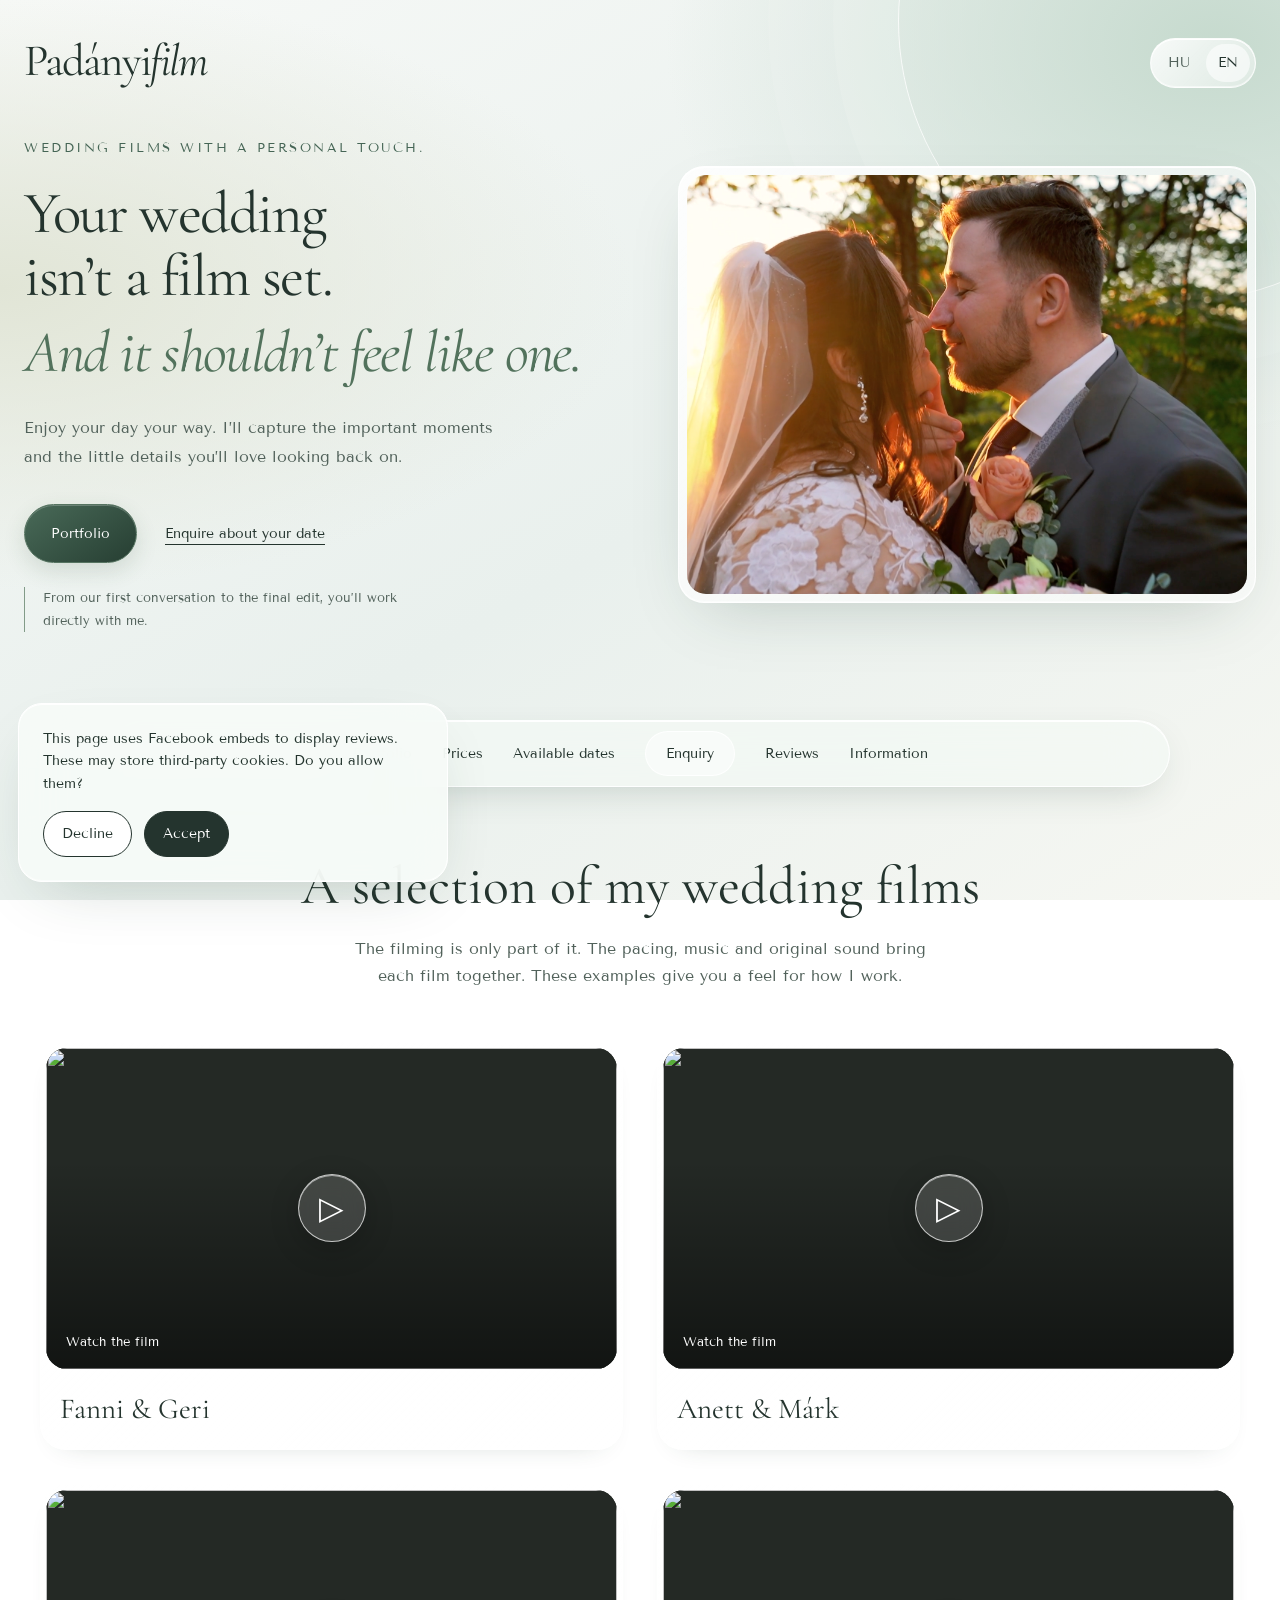
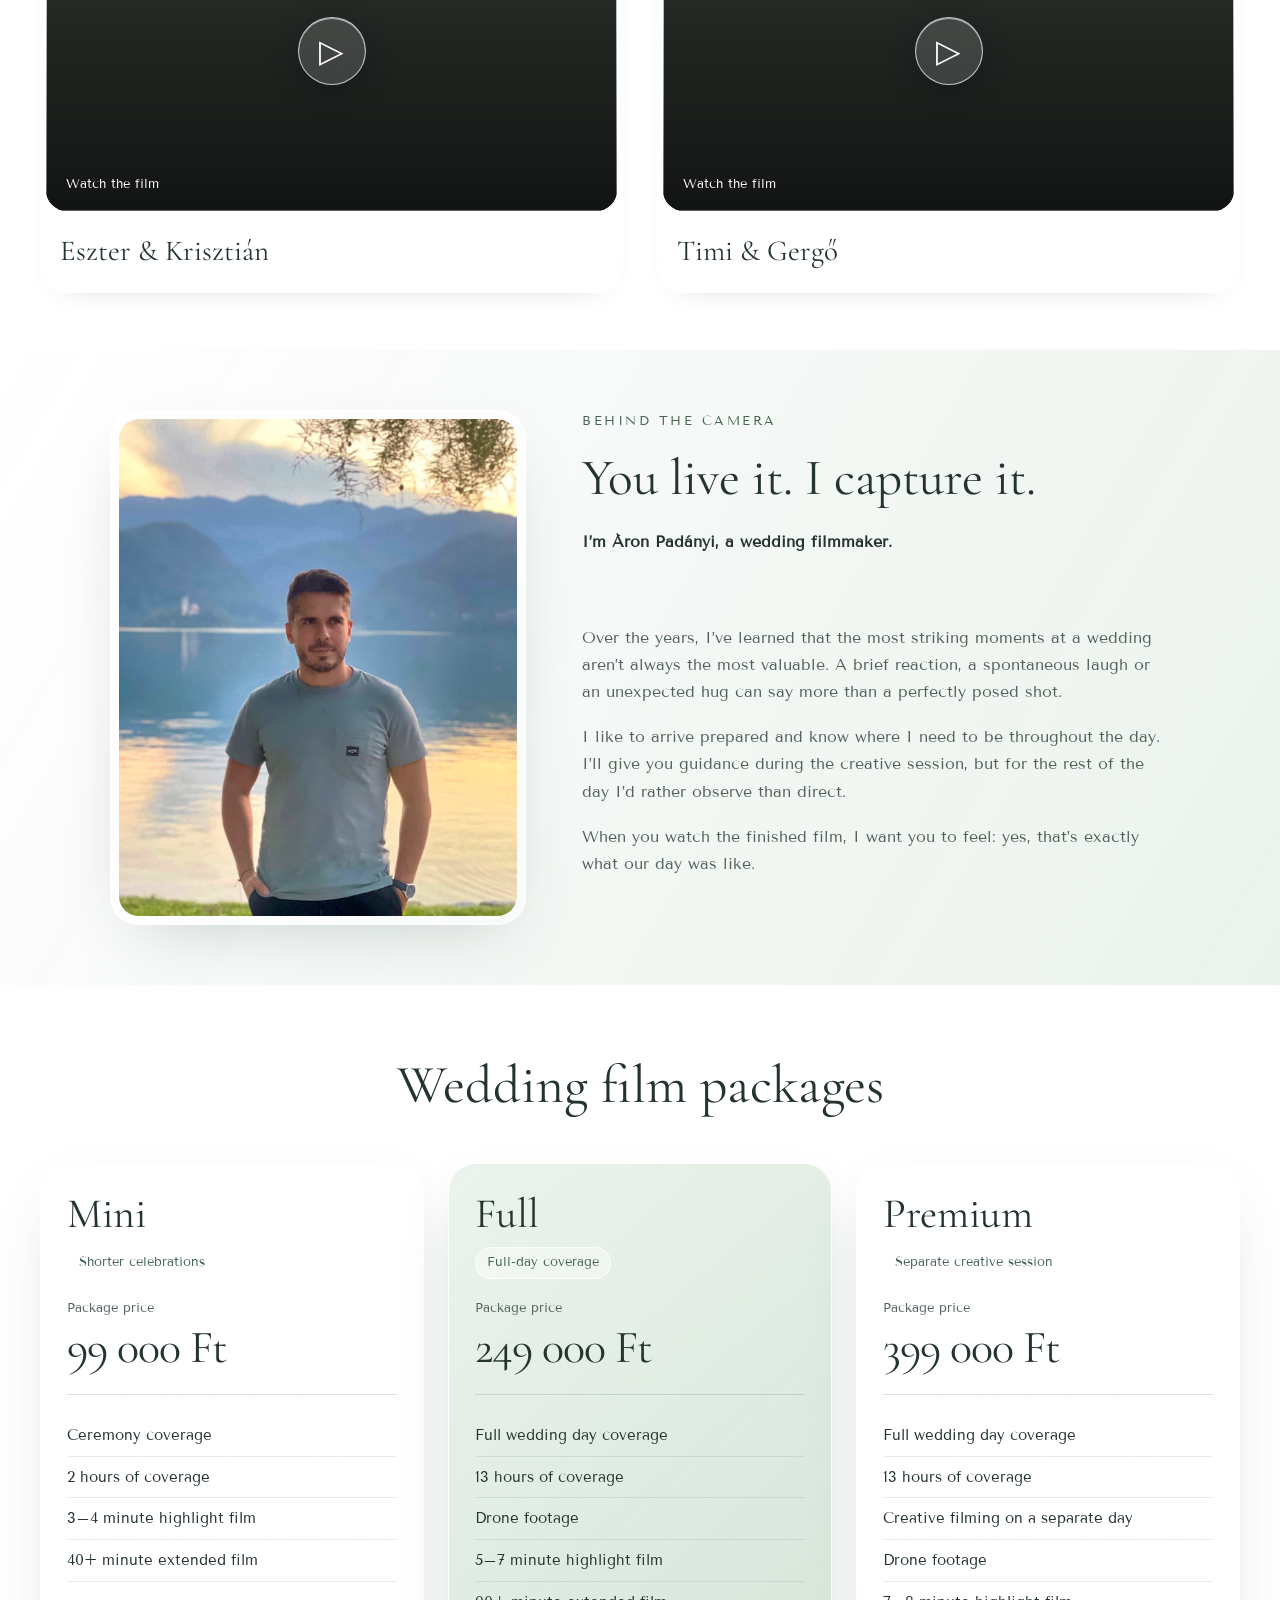
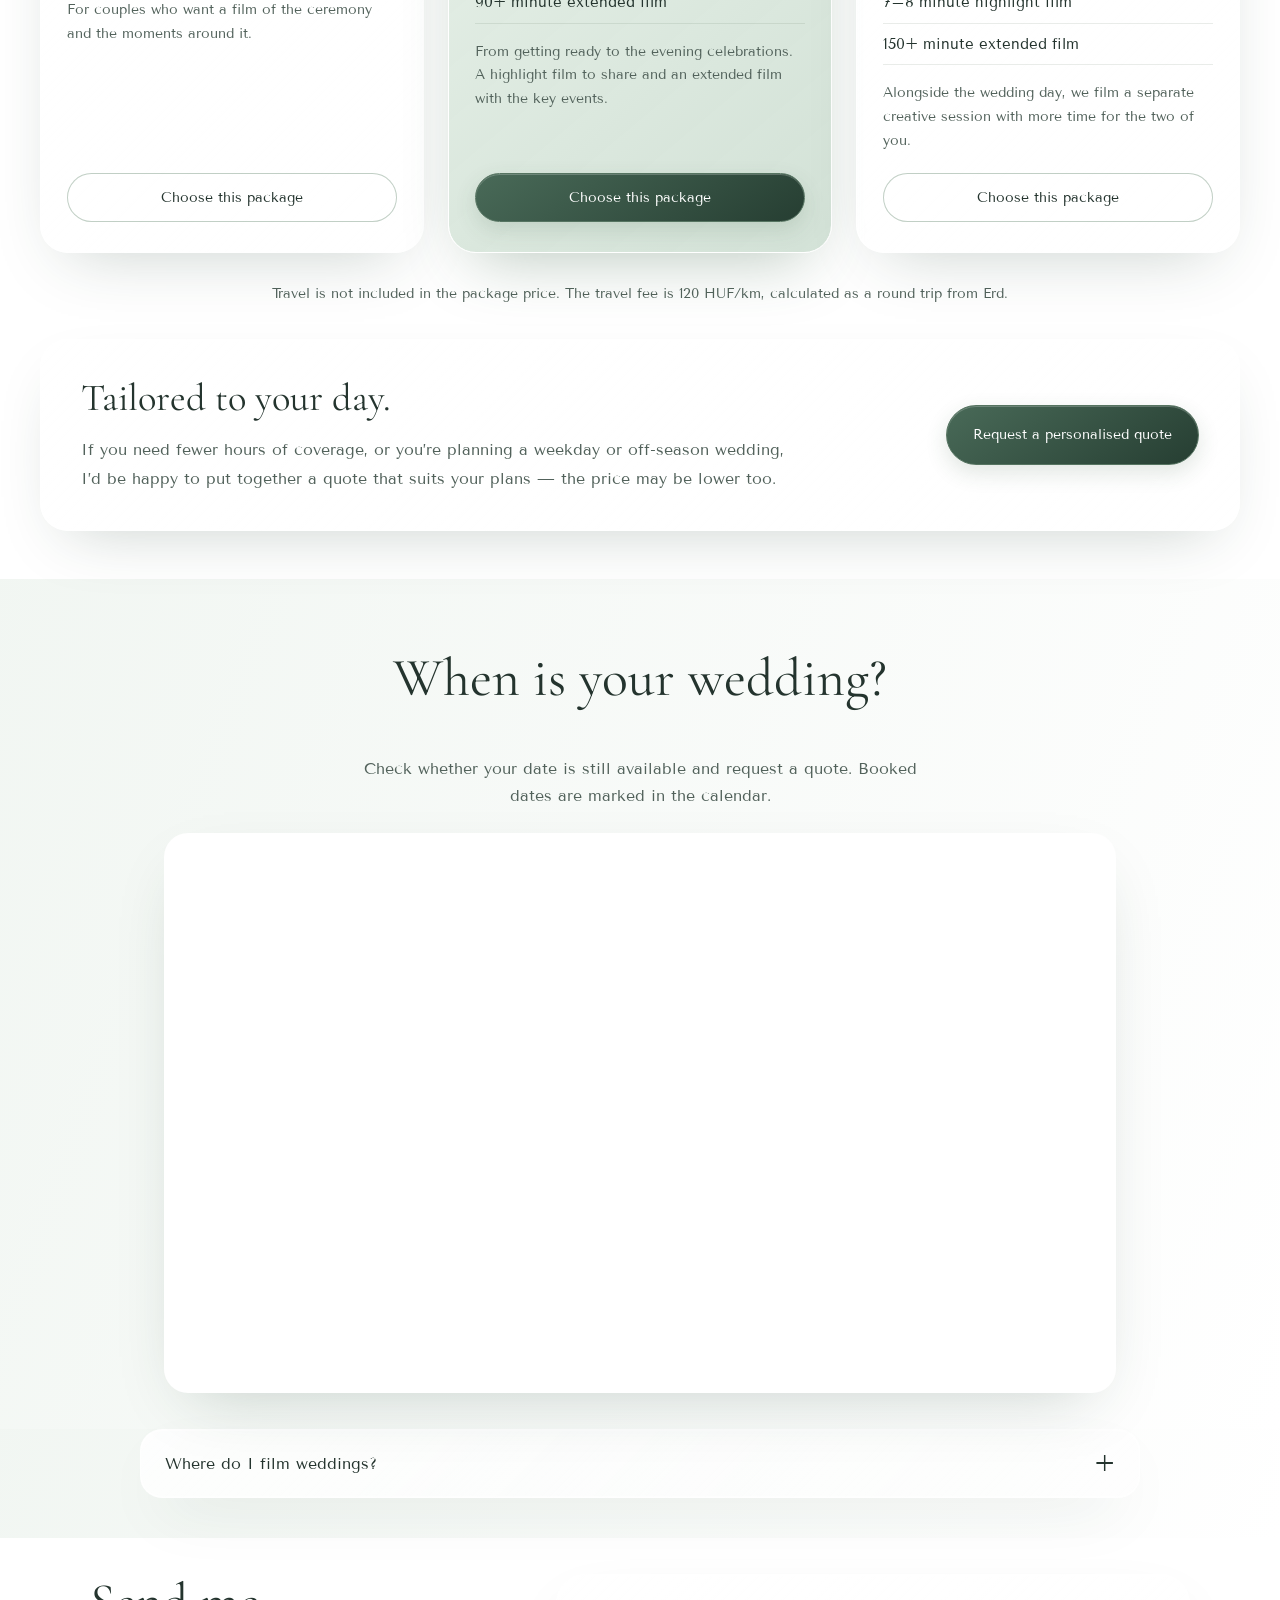
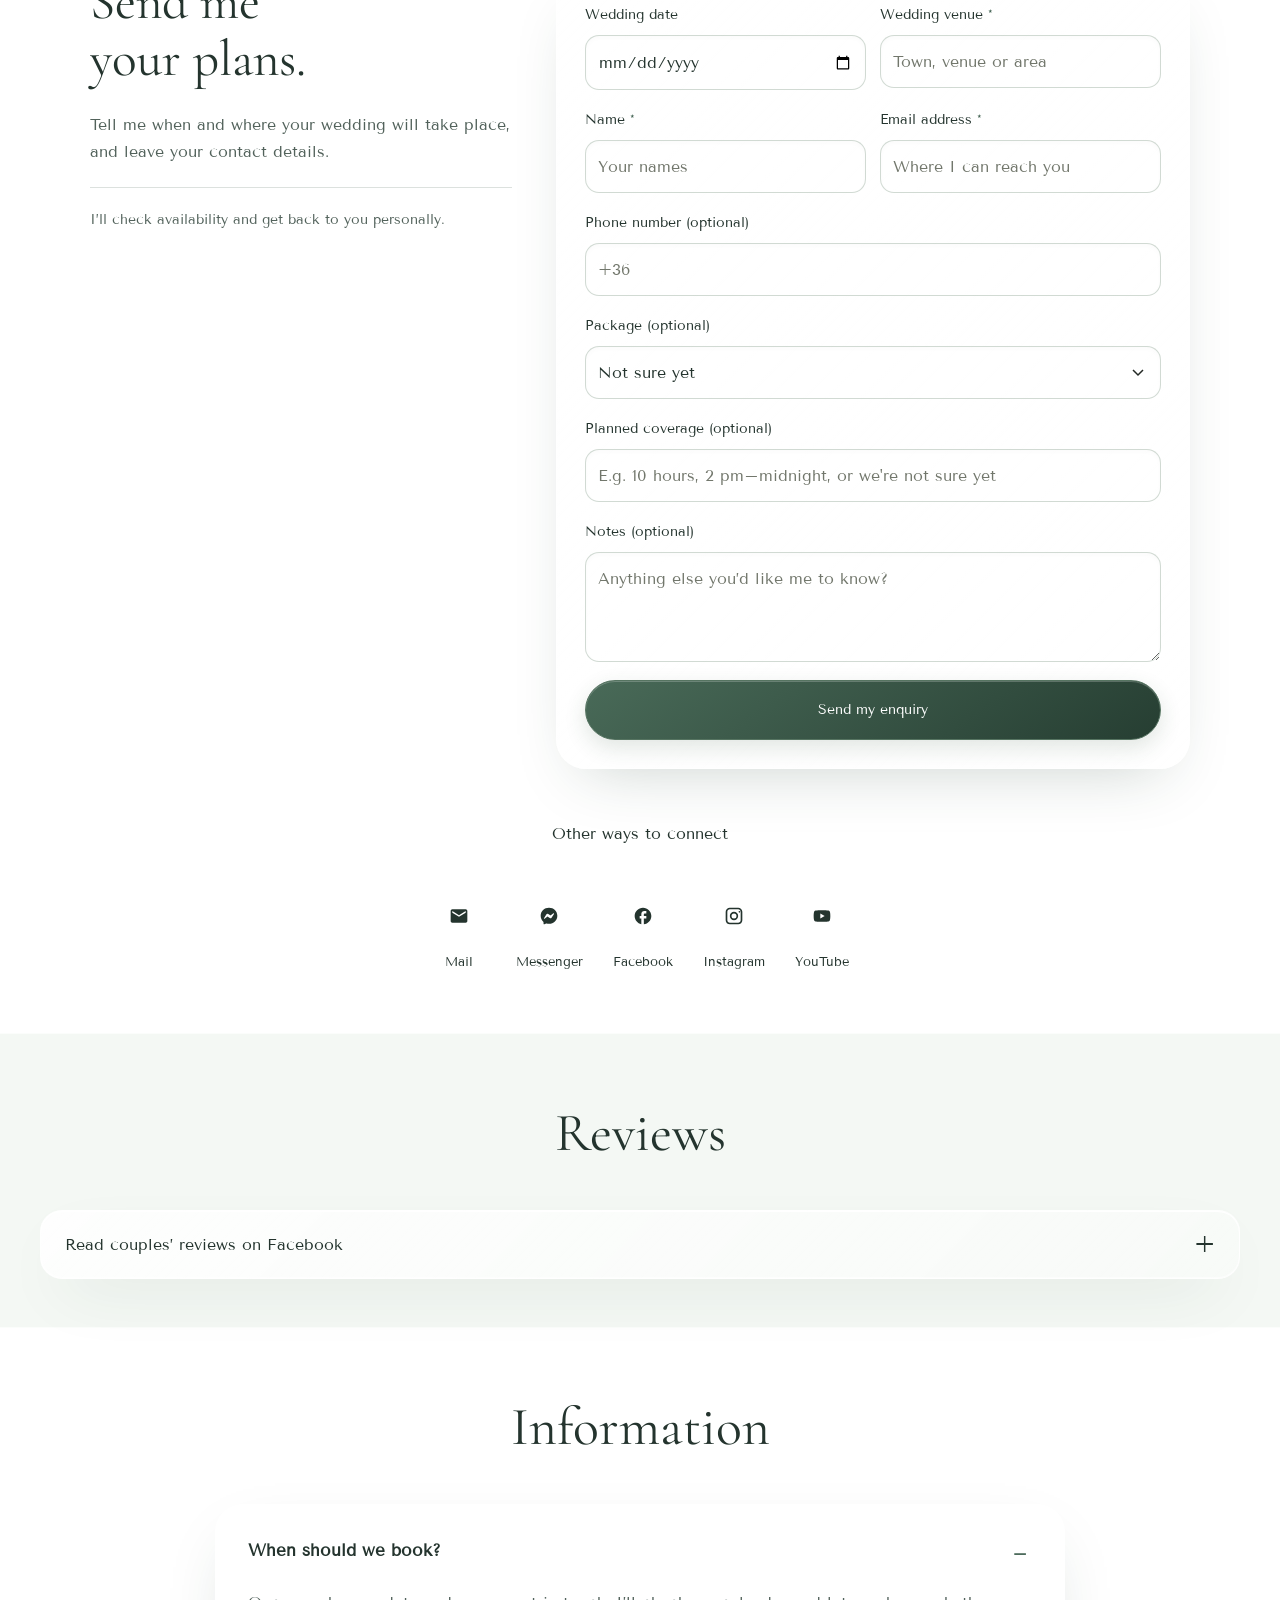
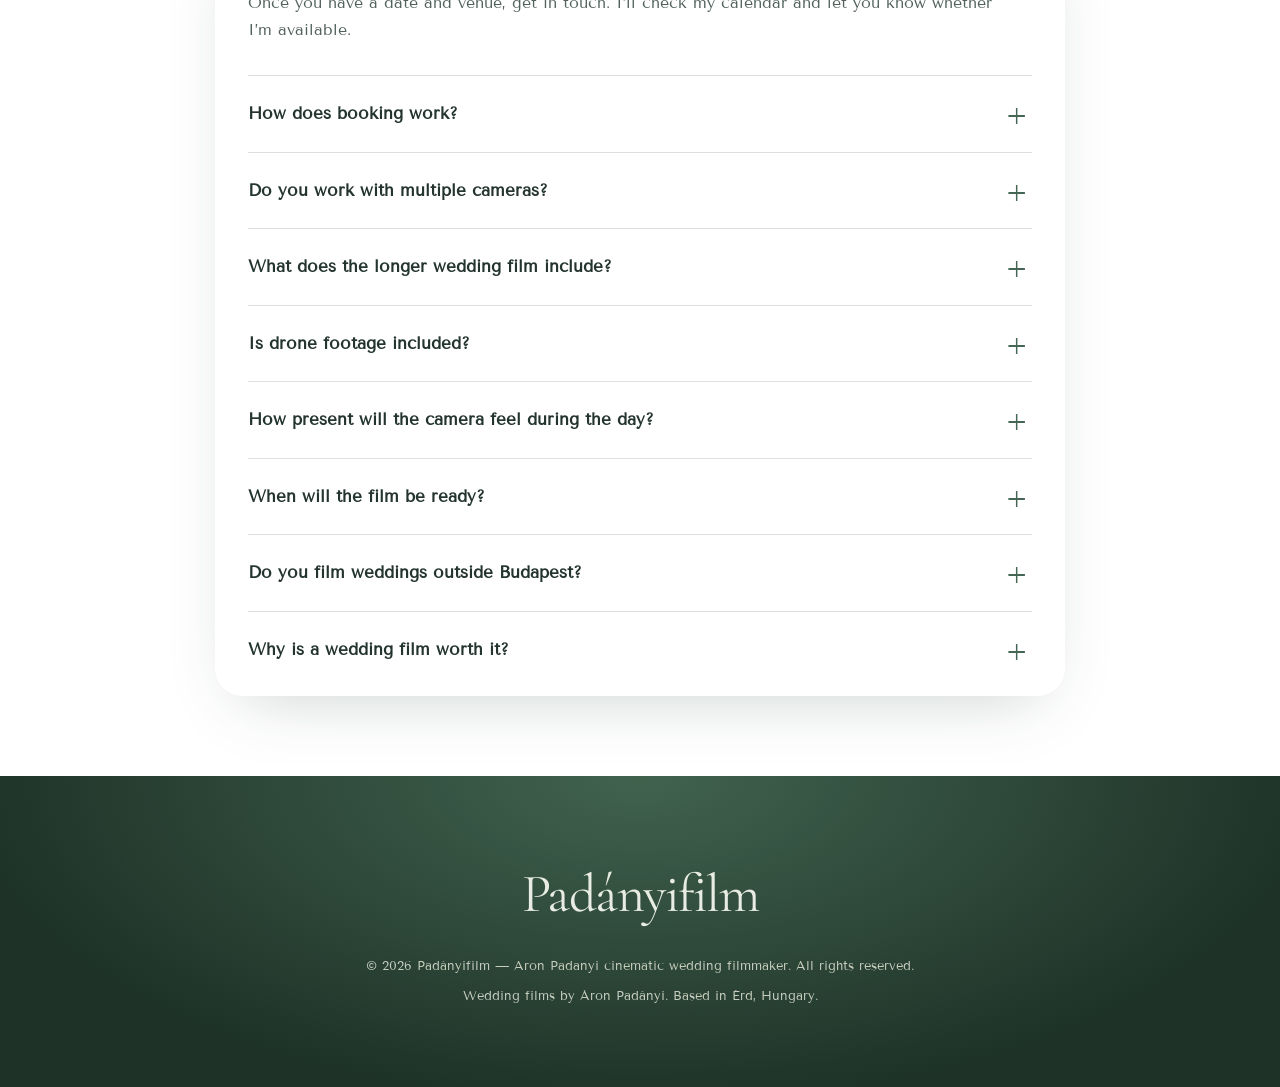
==== en/index.html @ 35310e63 "Initial commit" ====
<!DOCTYPE html>
<html lang="en">
<head>
  <meta charset="UTF-8">
  <meta name="viewport" content="width=device-width, initial-scale=1.0">
  <title>Padányifilm — Cinematic Wedding Filmmaker | Aron Padanyi</title>
  <meta name="description" content="Wedding films by Áron Padányi. A relaxed approach, multi-camera coverage and carefully edited films. Explore the work and get a personalised estimate.">
  <meta name="author" content="Aron Padanyi">
  <meta name="robots" content="index, follow">
  <link rel="canonical" href="https://padanyifilm.hu/en/">
  <link rel="alternate" hreflang="hu-HU" href="https://padanyifilm.hu/">
  <link rel="alternate" hreflang="en" href="https://padanyifilm.hu/en/">
  <link rel="alternate" hreflang="x-default" href="https://padanyifilm.hu/">

  <!-- Open Graph -->
  <meta property="og:type" content="website">
  <meta property="og:locale" content="en_US">
  <meta property="og:site_name" content="Padányifilm">
  <meta property="og:title" content="Padányifilm — Cinematic Wedding Filmmaker | Aron Padanyi">
  <meta property="og:description" content="Wedding films by Áron Padányi. A relaxed approach, multi-camera coverage and carefully edited films. Explore the work and get a personalised estimate.">
  <meta property="og:url" content="https://padanyifilm.hu/en/">
  <meta property="og:image" content="https://padanyifilm.hu/assets/images/hero-wedding.png">

  <!-- Twitter -->
  <meta name="twitter:card" content="summary_large_image">
  <meta name="twitter:title" content="Padányifilm — Cinematic Wedding Filmmaker | Aron Padanyi">
  <meta name="twitter:description" content="Wedding films by Áron Padányi. A relaxed approach, multi-camera coverage and carefully edited films. Explore the work and get a personalised estimate.">
  <meta name="twitter:image" content="https://padanyifilm.hu/assets/images/hero-wedding.png">

  <!-- Favicon -->
  <link rel="icon" type="image/svg+xml" href="../assets/images/favicon.svg">

  <!-- Fonts -->
  <link rel="preconnect" href="https://fonts.googleapis.com">
  <link rel="preconnect" href="https://fonts.gstatic.com" crossorigin>
  <link href="https://fonts.googleapis.com/css2?family=Cormorant+Garamond:wght@400;500&family=Tenor+Sans&display=swap" rel="stylesheet">

  <!-- Leaflet CSS -->
  <link rel="stylesheet" href="https://unpkg.com/leaflet/dist/leaflet.css">

  <!-- Site styles -->

  <!-- Schema.org JSON-LD: LocalBusiness + Reviews -->
  <script type="application/ld+json">
  {
    "@context": "https://schema.org",
    "@type": "LocalBusiness",
    "@id": "https://padanyifilm.hu/en/#business",
    "name": "Padányifilm — Aron Padanyi cinematic wedding filmmaker",
    "image": "https://padanyifilm.hu/assets/images/hero-wedding.png",
    "url": "https://padanyifilm.hu/en/",
    "telephone": "",
    "email": "eronnvideo@gmail.com",
    "priceRange": "99000–399000 HUF",
    "address": {
      "@type": "PostalAddress",
      "addressLocality": "Erd",
      "addressCountry": "HU"
    },
    "areaServed": {
      "@type": "Place",
      "name": "Hungary and nearby regions, roughly within a two-hour drive from Erd"
    },
    "sameAs": [
      "https://www.facebook.com/eronnvideo",
      "https://www.instagram.com/eronnvideo",
      "https://www.youtube.com/@Eronn_Video"
    ],
    "founder": {
      "@type": "Person",
      "name": "Aron Padanyi"
    },
    "makesOffer": [
      {
        "@type": "Offer",
        "name": "Mini package",
        "price": "99000",
        "priceCurrency": "HUF",
        "description": "Ceremony coverage, 2 hours of availability, 3–4 minute highlight film and 40+ minute extended film."
      },
      {
        "@type": "Offer",
        "name": "Full Day package",
        "price": "249000",
        "priceCurrency": "HUF",
        "description": "Full wedding day coverage, 13 hours of availability, drone footage, 5–7 minute highlight film and 90+ minute extended film."
      },
      {
        "@type": "Offer",
        "name": "Premium package",
        "price": "399000",
        "priceCurrency": "HUF",
        "description": "Full wedding day coverage, 13 hours of availability, separate creative session, drone footage, 7–8 minute highlight film and 150+ minute extended film."
      }
    ]
  }
  </script>
  <link rel="stylesheet" href="../brand.css">
</head>
<body>
<a class="skip-link" href="#referenciak">Skip to films</a>

  <!-- ===== HERO ===== -->
  <header class="hero" id="top"><a class="brand-wordmark" href="../" aria-label="Padányifilm home">Padányi<span>film</span></a>
    <div class="lang-switch" aria-label="Language selector">
      <a href="../" lang="hu" hreflang="hu-HU">HU</a>
      <span class="lang-current">EN</span>
    </div>
    <div class="hero-inner">
 <div class="hero-copy"><p class="eyebrow">WEDDING FILMS WITH A PERSONAL TOUCH.</p>
 <h1 class="hero-title">Your wedding isn’t a film set.<em>And it shouldn’t feel like one.</em></h1>
 <p class="hero-description">Enjoy your day your way. I’ll capture the important moments and the little details you’ll love looking back on.</p>
 <div class="hero-actions"><a class="brand-button" href="#referenciak">Portfolio</a><a class="brand-text-link" href="#ajanlatkeres">Enquire about your date</a></div>
 <p class="hero-signature">From our first conversation to the final edit, you’ll work directly with me.</p></div>
 <div class="hero-film"><span class="hero-image"><img src="../assets/images/hero-wedding.png" alt="A bride and groom together in the evening sunlight" width="1251" height="697" fetchpriority="high"></span></div>
 </div></header>

  <!-- ===== NAV ===== -->
  <nav class="topnav" aria-label="Main navigation">
    <div class="nav-inner">
      <a href="#referenciak" class="nav-link">Portfolio</a>
      <a href="#arak" class="nav-link">Prices</a>
      <a href="#elerhetoseg" class="nav-link">Available dates</a>
      <a href="#ajanlatkeres" class="nav-link nav-link-cta">Enquiry</a>
      <a href="#velemenyek" class="nav-link">Reviews</a>
      <a href="#informaciok" class="nav-link">Information</a>
    </div>
  </nav>
<main>

  <!-- ===== PORTFOLIO ===== -->
  <section id="referenciak" class="pf-section">
    <div class="section-title-wrap">
      <h2 class="lux-title">A selection of my wedding films</h2><p class="section-intro">The filming is only part of it. The pacing, music and original sound bring each film together. These examples give you a feel for how I work.</p>
    </div>

    <div class="pf-inner">
      <div class="pf-grid">

        <article class="pf-card">
          <div class="pf-video-wrap">
            <div class="pf-video-frame">
              <button class="film-launch" type="button" data-film="FRpxVQsVf-4" aria-label="Play: Fanni and Geri wedding film"><img src="https://i.ytimg.com/vi/FRpxVQsVf-4/hqdefault.jpg" alt="" width="480" height="360" loading="lazy"><span class="film-play" aria-hidden="true">▷</span><span class="film-label">Watch the film</span></button>
            </div>
          </div>
          <h3 class="pf-name">Fanni &amp; Geri</h3>
        </article>

        <article class="pf-card">
          <div class="pf-video-wrap">
            <div class="pf-video-frame">
              <button class="film-launch" type="button" data-film="dKpMJqiJioY" aria-label="Play: Anett and Márk wedding film"><img src="https://i.ytimg.com/vi/dKpMJqiJioY/hqdefault.jpg" alt="" width="480" height="360" loading="lazy"><span class="film-play" aria-hidden="true">▷</span><span class="film-label">Watch the film</span></button>
            </div>
          </div>
          <h3 class="pf-name">Anett &amp; Márk</h3>
        </article>

        <article class="pf-card">
          <div class="pf-video-wrap">
            <div class="pf-video-frame">
              <button class="film-launch" type="button" data-film="WE-6C0mM6aM" aria-label="Play: Eszter and Krisztián wedding film"><img src="https://i.ytimg.com/vi/WE-6C0mM6aM/hqdefault.jpg" alt="" width="480" height="360" loading="lazy"><span class="film-play" aria-hidden="true">▷</span><span class="film-label">Watch the film</span></button>
            </div>
          </div>
          <h3 class="pf-name">Eszter &amp; Krisztián</h3>
        </article>

        <article class="pf-card">
          <div class="pf-video-wrap">
            <div class="pf-video-frame">
              <button class="film-launch" type="button" data-film="hzr2VeebKnE" aria-label="Play: Timi and Gergő wedding film"><img src="https://i.ytimg.com/vi/hzr2VeebKnE/hqdefault.jpg" alt="" width="480" height="360" loading="lazy"><span class="film-play" aria-hidden="true">▷</span><span class="film-label">Watch the film</span></button>
            </div>
          </div>
          <h3 class="pf-name">Timi &amp; Gergő</h3>
        </article>

      </div>
    </div>
  </section>

  <!-- ===== ABOUT ===== -->
  <section id="bemutatkozas" class="about-section">
    <div class="about-inner">
      <article class="about-card">
        <div class="about-content about-portrait-layout">
          <div class="about-intro"><p class="eyebrow">BEHIND THE CAMERA</p><h2 class="about-heading">You live it. I capture it.</h2><p><strong>I’m Áron Padányi, a wedding filmmaker.</strong></p></div>
          <div class="about-portrait"><img src="../assets/images/aron-portrait.jpg" alt="Áron Padányi, wedding filmmaker" width="1255" height="1440" loading="lazy" decoding="async"></div>
          <div class="about-body">
<p>Over the years, I’ve learned that the most striking moments at a wedding aren’t always the most valuable. A brief reaction, a spontaneous laugh or an unexpected hug can say more than a perfectly posed shot.</p>
<p>I like to arrive prepared and know where I need to be throughout the day. I’ll give you guidance during the creative session, but for the rest of the day I’d rather observe than direct.</p>
<p>When you watch the finished film, I want you to feel: yes, that’s exactly what our day was like.</p></div>
        </div>
      </article>
    </div>
  </section>

  <!-- ===== PRICING ===== -->
  <div id="arak" class="section-title-wrap">
    <h2 class="lux-title">Wedding film packages</h2>
  </div>

  <section class="pricing-lite">
    <div class="pricing-grid">
<article class="p-card "><header class="p-head"><h3 class="p-title">Mini</h3><span class="p-badge">Shorter celebrations</span></header><div class="p-price"><div class="price-discount"><span class="price-label">Package price</span><span class="price-value-strong">99 000 Ft</span></div></div><ul class="p-list"><li>Ceremony coverage</li><li>2 hours of coverage</li><li>3–4 minute highlight film</li><li>40+ minute extended film</li></ul><p class="p-fit">For couples who want a film of the ceremony and the moments around it.</p><a class="package-cta" href="#ajanlatkeres" data-package="mini">Choose this package</a></article>
<article class="p-card shine-purple"><header class="p-head"><h3 class="p-title">Full</h3><span class="p-badge">Full-day coverage</span></header><div class="p-price"><div class="price-discount"><span class="price-label">Package price</span><span class="price-value-strong">249 000 Ft</span></div></div><ul class="p-list"><li>Full wedding day coverage</li><li>13 hours of coverage</li><li>Drone footage</li><li>5–7 minute highlight film</li><li>90+ minute extended film</li></ul><p class="p-fit">From getting ready to the evening celebrations. A highlight film to share and an extended film with the key events.</p><a class="package-cta" href="#ajanlatkeres" data-package="full">Choose this package</a></article>
<article class="p-card "><header class="p-head"><h3 class="p-title">Premium</h3><span class="p-badge">Separate creative session</span></header><div class="p-price"><div class="price-discount"><span class="price-label">Package price</span><span class="price-value-strong">399 000 Ft</span></div></div><ul class="p-list"><li>Full wedding day coverage</li><li>13 hours of coverage</li><li>Creative filming on a separate day</li><li>Drone footage</li><li>7–8 minute highlight film</li><li>150+ minute extended film</li></ul><p class="p-fit">Alongside the wedding day, we film a separate creative session with more time for the two of you.</p><a class="package-cta" href="#ajanlatkeres" data-package="premium">Choose this package</a></article>
</div>


    <p class="pricing-note">
      Travel is not included in the package price. The travel fee is 120 HUF/km, calculated as a round trip from Erd.</p>
    <aside class="tailored-quote" aria-labelledby="tailored-quote-title">
      <div class="tailored-quote-copy">
        <h3 id="tailored-quote-title">Tailored to your day.</h3>
        <p>If you need fewer hours of coverage, or you’re planning a weekday or off-season wedding, I’d be happy to put together a quote that suits your plans — the price may be lower too.</p>
      </div>
      <a class="brand-button" href="#ajanlatkeres">Request a personalised quote</a>
    </aside>
  </section>


  <!-- ===== NAPTAR ===== -->
  <section id="elerhetoseg" class="calendar-section">
    <div class="section-title-wrap">
      <h2 class="lux-title">When is your wedding?</h2>
    </div>
    <p class="section-intro">Check whether your date is still available and request a quote. Booked dates are marked in the calendar.</p><div class="calendar-wrap">
      <iframe class="calendar-frame"
        src="https://calendar.google.com/calendar/embed?src=e749dacc2b30b4d7f85954bf426b1d315199a40261d617643d0c029951f7e88e%40group.calendar.google.com&ctz=Europe%2FBudapest&hl=en&mode=MONTH&wkst=2&showTitle=0&showPrint=0&showTz=0&showCalendars=0&showTabs=0"
        title="Booked wedding dates"
        loading="lazy"
        frameborder="0"
        scrolling="no"></iframe>
    </div>
  </section>

  <!-- ===== TERKEP (coverage) ===== -->
  <section class="coverage-section"><details class="coverage-disclosure"><summary>Where do I film weddings?</summary>
    <div class="coverage-inner">
      <p class="coverage-text">I’m based in Érd and usually film within a two-hour drive. If your venue is further away, let me know and we can discuss it.</p>
      <div id="wedding-map"></div>
    </div>
  </details></section>

  <!-- ===== KAPCSOLAT URLAP ===== -->
<section class="contact-section" id="ajanlatkeres" aria-labelledby="contact-title">
    <div class="contact-inner"><div class="contact-lead"><h2 id="contact-title">Send me<br>your plans.</h2><p>Tell me when and where your wedding will take place, and leave your contact details.</p><p class="contact-reassurance">I’ll check availability and get back to you personally.</p></div>
      <div class="contact-card">
        <div class="contact-content">

          <form id="contactForm" class="contact-form" action="https://formspree.io/f/xrerwodr" method="POST">
<div class="form-row-double"><div class="form-field"><label for="contact-date">Wedding date</label><input type="date" id="contact-date" name="wedding_date"></div><div class="form-field"><label for="contact-location">Wedding venue <span class="req">*</span></label><input type="text" id="contact-location" name="wedding_location" placeholder="Town, venue or area" required></div></div>
<div class="form-row-double"><div class="form-field"><label for="contact-name">Name <span class="req">*</span></label><input type="text" id="contact-name" name="name" autocomplete="name" placeholder="Your names" required></div><div class="form-field"><label for="contact-email">Email address <span class="req">*</span></label><input type="email" id="contact-email" name="email" autocomplete="email" placeholder="Where I can reach you" required></div></div>
<div class="form-field"><label for="contact-phone">Phone number (optional)</label><input type="tel" id="contact-phone" name="phone" autocomplete="tel" placeholder="+36"></div>
<div class="form-field"><label for="contact-package">Package (optional)</label><select id="contact-package" name="package"><option value="">Not sure yet</option><option value="Mini">Mini</option><option value="Full">Full</option><option value="Premium">Premium</option></select></div>
<div class="form-field"><label for="contact-planned-coverage">Planned coverage (optional)</label><input type="text" id="contact-planned-coverage" name="planned_coverage" placeholder="E.g. 10 hours, 2 pm–midnight, or we're not sure yet"></div>
<div class="form-field"><label for="contact-message">Notes (optional)</label><textarea id="contact-message" name="message" placeholder="Anything else you’d like me to know?"></textarea></div>
 <button type="submit" class="form-submit">Send my enquiry</button><div id="formStatus" class="form-status" role="status" aria-live="polite"></div></form>

        </div>
      </div>
    </div>
  </section>

  <!-- ===== TOVABBI ELERHETOSEG ===== -->
  <section class="contact-icons-section">
    <div class="section-title-wrap">
      <h2 class="lux-title">Other ways to connect</h2>
    </div>

    <div class="contact-icons-grid">

      <a href="mailto:eronnvideo@gmail.com" class="contact-icon" aria-label="Send an email">
        <span class="contact-icon-circle icon-mail" aria-hidden="true">
          <svg viewBox="0 0 24 24" xmlns="http://www.w3.org/2000/svg">
            <path d="M20 4H4c-1.1 0-1.99.9-1.99 2L2 18c0 1.1.9 2 2 2h16c1.1 0 2-.9 2-2V6c0-1.1-.9-2-2-2zm0 4l-8 5-8-5V6l8 5 8-5v2z"/>
          </svg>
        </span>
        <span class="contact-icon-label">Mail</span>
      </a>

      <a href="https://m.me/eronnvideo" class="contact-icon" target="_blank" rel="noopener" aria-label="Messenger message">
        <span class="contact-icon-circle icon-messenger" aria-hidden="true">
          <svg viewBox="0 0 24 24" xmlns="http://www.w3.org/2000/svg">
            <path d="M12 2C6.36 2 2 6.13 2 11.7c0 2.91 1.19 5.44 3.14 7.17.16.14.26.34.27.55l.05 1.78c.02.57.6.94 1.12.71l1.99-.88c.16-.07.34-.08.51-.04.91.25 1.88.39 2.92.39 5.64 0 10-4.13 10-9.7C22 6.13 17.64 2 12 2zm6 7.46l-2.94 4.66c-.46.73-1.46.92-2.16.4l-2.34-1.74c-.21-.16-.51-.16-.72-.01l-3.16 2.4c-.42.32-.97-.18-.69-.62l2.94-4.66c.46-.73 1.46-.92 2.16-.4l2.34 1.74c.21.16.51.16.72.01l3.16-2.4c.42-.32.97.18.69.62z"/>
          </svg>
        </span>
        <span class="contact-icon-label">Messenger</span>
      </a>

      <a href="https://facebook.com/eronnvideo" class="contact-icon" target="_blank" rel="noopener" aria-label="Facebook page">
        <span class="contact-icon-circle icon-facebook" aria-hidden="true">
          <svg viewBox="0 0 24 24" xmlns="http://www.w3.org/2000/svg">
            <path d="M22 12c0-5.52-4.48-10-10-10S2 6.48 2 12c0 4.84 3.44 8.87 8 9.8V15H8v-3h2V9.5C10 7.57 11.57 6 13.5 6H16v3h-2c-.55 0-1 .45-1 1v2h3v3h-3v6.95c5.05-.5 9-4.76 9-9.95z"/>
          </svg>
        </span>
        <span class="contact-icon-label">Facebook</span>
      </a>

      <a href="https://instagram.com/eronnvideo" class="contact-icon" target="_blank" rel="noopener" aria-label="Instagram profile">
        <span class="contact-icon-circle icon-instagram" aria-hidden="true">
          <svg viewBox="0 0 24 24" xmlns="http://www.w3.org/2000/svg">
            <path d="M7 2C4.24 2 2 4.24 2 7v10c0 2.76 2.24 5 5 5h10c2.76 0 5-2.24 5-5V7c0-2.76-2.24-5-5-5H7zm10 2c1.66 0 3 1.34 3 3v10c0 1.66-1.34 3-3 3H7c-1.66 0-3-1.34-3-3V7c0-1.66 1.34-3 3-3h10zm1.5 2a1 1 0 100 2 1 1 0 000-2zM12 7a5 5 0 100 10 5 5 0 000-10zm0 2a3 3 0 110 6 3 3 0 010-6z"/>
          </svg>
        </span>
        <span class="contact-icon-label">Instagram</span>
      </a>

      <a href="https://www.youtube.com/@Eronn_Video" class="contact-icon" target="_blank" rel="noopener" aria-label="YouTube channel">
        <span class="contact-icon-circle icon-youtube" aria-hidden="true">
          <svg viewBox="0 0 24 24" xmlns="http://www.w3.org/2000/svg">
            <path d="M21.58 7.19c-.23-.86-.91-1.54-1.77-1.77C18.25 5 12 5 12 5s-6.25 0-7.81.42c-.86.23-1.54.91-1.77 1.77C2 8.75 2 12 2 12s0 3.25.42 4.81c.23.86.91 1.54 1.77 1.77C5.75 19 12 19 12 19s6.25 0 7.81-.42c.86-.23 1.54-.91 1.77-1.77C22 15.25 22 12 22 12s0-3.25-.42-4.81zM10 15V9l5.2 3-5.2 3z"/>
          </svg>
        </span>
        <span class="contact-icon-label">YouTube</span>
      </a>

    </div>
  </section>

  <!-- ===== VELEMENYEK (FB iframes via cookie consent) ===== -->
  <section id="velemenyek" class="reviews-section">
    <div class="section-title-wrap">
      <h2 class="lux-title">Reviews</h2>
    </div>
<details class="reviews-disclosure"><summary>Read couples’ reviews on Facebook</summary>

    <p class="reviews-controls"><button class="review-consent" type="button">Load Facebook reviews</button><span>Loading enables Facebook embeds. You can also open each review directly.</span></p><div class="reviews-grid">

      <!-- Helper template:
        Each card has data-fb-src for cookie-deferred iframe loading.
        Until consent, a placeholder shows with a direct FB link.
      -->

      <div class="review-card" data-fb-src="https://www.facebook.com/plugins/post.php?show_text=false&href=https%3A%2F%2Fwww.facebook.com%2Fhitmanlevi%2Fposts%2Fpfbid02sseU14qwS2oo4H84SKLWXkzzqShibVxdDBogJtuMu2B8A8drAqP8qSRseyz29hH2l&width=500">
        <div class="review-placeholder">
          <svg class="review-placeholder-icon" viewBox="0 0 24 24"><path d="M22 12c0-5.52-4.48-10-10-10S2 6.48 2 12c0 4.84 3.44 8.87 8 9.8V15H8v-3h2V9.5C10 7.57 11.57 6 13.5 6H16v3h-2c-.55 0-1 .45-1 1v2h3v3h-3v6.95c5.05-.5 9-4.76 9-9.95z"/></svg>
          <span>Facebook review</span>
          <a class="review-placeholder-link" href="https://www.facebook.com/hitmanlevi/posts/pfbid02sseU14qwS2oo4H84SKLWXkzzqShibVxdDBogJtuMu2B8A8drAqP8qSRseyz29hH2l" target="_blank" rel="noopener">Open on Facebook</a>
        </div>
      </div>

      <div class="review-card" data-fb-src="https://www.facebook.com/plugins/post.php?show_text=false&href=https%3A%2F%2Fwww.facebook.com%2Fpermalink.php%3Fstory_fbid%3Dpfbid02kbfAqxYnDFiqptAXHX5jteMGy1nr67emyq4HvJvShEivBoBHiwgKfdcF8dp9iMALl%26id%3D100017724848145&width=500">
        <div class="review-placeholder">
          <svg class="review-placeholder-icon" viewBox="0 0 24 24"><path d="M22 12c0-5.52-4.48-10-10-10S2 6.48 2 12c0 4.84 3.44 8.87 8 9.8V15H8v-3h2V9.5C10 7.57 11.57 6 13.5 6H16v3h-2c-.55 0-1 .45-1 1v2h3v3h-3v6.95c5.05-.5 9-4.76 9-9.95z"/></svg>
          <span>Facebook review</span>
          <a class="review-placeholder-link" href="https://www.facebook.com/permalink.php?story_fbid=pfbid02kbfAqxYnDFiqptAXHX5jteMGy1nr67emyq4HvJvShEivBoBHiwgKfdcF8dp9iMALl&id=100017724848145" target="_blank" rel="noopener">Open on Facebook</a>
        </div>
      </div>

      <div class="review-card" data-fb-src="https://www.facebook.com/plugins/post.php?show_text=false&href=https%3A%2F%2Fwww.facebook.com%2Fmartina.almady%2Fposts%2Fpfbid0icohpsMtGS6zxre1t2H3Px8ZSA8pQxDet63bqTBNJ38gfyY5AhK9ZR6jUL6ckF9l&width=500">
        <div class="review-placeholder">
          <svg class="review-placeholder-icon" viewBox="0 0 24 24"><path d="M22 12c0-5.52-4.48-10-10-10S2 6.48 2 12c0 4.84 3.44 8.87 8 9.8V15H8v-3h2V9.5C10 7.57 11.57 6 13.5 6H16v3h-2c-.55 0-1 .45-1 1v2h3v3h-3v6.95c5.05-.5 9-4.76 9-9.95z"/></svg>
          <span>Facebook review</span>
          <a class="review-placeholder-link" href="https://www.facebook.com/martina.almady/posts/pfbid0icohpsMtGS6zxre1t2H3Px8ZSA8pQxDet63bqTBNJ38gfyY5AhK9ZR6jUL6ckF9l" target="_blank" rel="noopener">Open on Facebook</a>
        </div>
      </div>

      <div class="review-card" data-fb-src="https://www.facebook.com/plugins/post.php?show_text=false&href=https%3A%2F%2Fwww.facebook.com%2Fzsuzsii.b%2Fposts%2Fpfbid0xRpvUYSvb9X5GGkDHV54hWnUmKn6wRfUcjMBACBBfZPLCrz1mGDk6Xypmrk6gboFl&width=500">
        <div class="review-placeholder">
          <svg class="review-placeholder-icon" viewBox="0 0 24 24"><path d="M22 12c0-5.52-4.48-10-10-10S2 6.48 2 12c0 4.84 3.44 8.87 8 9.8V15H8v-3h2V9.5C10 7.57 11.57 6 13.5 6H16v3h-2c-.55 0-1 .45-1 1v2h3v3h-3v6.95c5.05-.5 9-4.76 9-9.95z"/></svg>
          <span>Facebook review</span>
          <a class="review-placeholder-link" href="https://www.facebook.com/zsuzsii.b/posts/pfbid0xRpvUYSvb9X5GGkDHV54hWnUmKn6wRfUcjMBACBBfZPLCrz1mGDk6Xypmrk6gboFl" target="_blank" rel="noopener">Open on Facebook</a>
        </div>
      </div>

      <div class="review-card" data-fb-src="https://www.facebook.com/plugins/post.php?show_text=false&href=https%3A%2F%2Fwww.facebook.com%2Fregina.kosa.7%2Fposts%2Fpfbid032Xo48w7g5P5HVfUxhVLJidpZrGYy6XXqsiiRBNF8ParYi4PbopCK2zmLrenGWHBYl&width=500">
        <div class="review-placeholder">
          <svg class="review-placeholder-icon" viewBox="0 0 24 24"><path d="M22 12c0-5.52-4.48-10-10-10S2 6.48 2 12c0 4.84 3.44 8.87 8 9.8V15H8v-3h2V9.5C10 7.57 11.57 6 13.5 6H16v3h-2c-.55 0-1 .45-1 1v2h3v3h-3v6.95c5.05-.5 9-4.76 9-9.95z"/></svg>
          <span>Facebook review</span>
          <a class="review-placeholder-link" href="https://www.facebook.com/regina.kosa.7/posts/pfbid032Xo48w7g5P5HVfUxhVLJidpZrGYy6XXqsiiRBNF8ParYi4PbopCK2zmLrenGWHBYl" target="_blank" rel="noopener">Open on Facebook</a>
        </div>
      </div>

      <div class="review-card" data-fb-src="https://www.facebook.com/plugins/post.php?show_text=false&href=https%3A%2F%2Fwww.facebook.com%2Fanna.e.geng%2Fposts%2Fpfbid026AF7hw2eKLqDLdwfixQuc9UhiCJuU4anjRk4RyHCTqVJyjVhLG8jKMXcgt8d1YdWl&width=500">
        <div class="review-placeholder">
          <svg class="review-placeholder-icon" viewBox="0 0 24 24"><path d="M22 12c0-5.52-4.48-10-10-10S2 6.48 2 12c0 4.84 3.44 8.87 8 9.8V15H8v-3h2V9.5C10 7.57 11.57 6 13.5 6H16v3h-2c-.55 0-1 .45-1 1v2h3v3h-3v6.95c5.05-.5 9-4.76 9-9.95z"/></svg>
          <span>Facebook review</span>
          <a class="review-placeholder-link" href="https://www.facebook.com/anna.e.geng/posts/pfbid026AF7hw2eKLqDLdwfixQuc9UhiCJuU4anjRk4RyHCTqVJyjVhLG8jKMXcgt8d1YdWl" target="_blank" rel="noopener">Open on Facebook</a>
        </div>
      </div>

      <div class="review-card" data-fb-src="https://www.facebook.com/plugins/post.php?show_text=false&href=https%3A%2F%2Fwww.facebook.com%2Fandras.papp.355%2Fposts%2Fpfbid02USrX9US2fDSsNKXb2ZtFXE7UModdKDxM52q6gQQMk5TJaaoRRAPfFU8kDhho57Yvl&width=500">
        <div class="review-placeholder">
          <svg class="review-placeholder-icon" viewBox="0 0 24 24"><path d="M22 12c0-5.52-4.48-10-10-10S2 6.48 2 12c0 4.84 3.44 8.87 8 9.8V15H8v-3h2V9.5C10 7.57 11.57 6 13.5 6H16v3h-2c-.55 0-1 .45-1 1v2h3v3h-3v6.95c5.05-.5 9-4.76 9-9.95z"/></svg>
          <span>Facebook review</span>
          <a class="review-placeholder-link" href="https://www.facebook.com/andras.papp.355/posts/pfbid02USrX9US2fDSsNKXb2ZtFXE7UModdKDxM52q6gQQMk5TJaaoRRAPfFU8kDhho57Yvl" target="_blank" rel="noopener">Open on Facebook</a>
        </div>
      </div>

      <div class="review-card" data-fb-src="https://www.facebook.com/plugins/post.php?show_text=false&href=https%3A%2F%2Fwww.facebook.com%2Fbarbaracsaradi%2Fposts%2Fpfbid0GRmVcJVr9ZZao5YPeaXdWfDR3ZsMoiS9cHuNNh6WtkpwRHt9TQpRvuc6Joqr7Wqul&width=500">
        <div class="review-placeholder">
          <svg class="review-placeholder-icon" viewBox="0 0 24 24"><path d="M22 12c0-5.52-4.48-10-10-10S2 6.48 2 12c0 4.84 3.44 8.87 8 9.8V15H8v-3h2V9.5C10 7.57 11.57 6 13.5 6H16v3h-2c-.55 0-1 .45-1 1v2h3v3h-3v6.95c5.05-.5 9-4.76 9-9.95z"/></svg>
          <span>Facebook review</span>
          <a class="review-placeholder-link" href="https://www.facebook.com/barbaracsaradi/posts/pfbid0GRmVcJVr9ZZao5YPeaXdWfDR3ZsMoiS9cHuNNh6WtkpwRHt9TQpRvuc6Joqr7Wqul" target="_blank" rel="noopener">Open on Facebook</a>
        </div>
      </div>

      <div class="review-card" data-fb-src="https://www.facebook.com/plugins/post.php?show_text=false&href=https%3A%2F%2Fwww.facebook.com%2Fstella.radi.5%2Fposts%2Fpfbid02UCSQcion7TBNkUkqz3uEma9F6i4oeL4pUc23ezSvGK5auiSnKfiDSGGpcLyA7ZwSl&width=500">
        <div class="review-placeholder">
          <svg class="review-placeholder-icon" viewBox="0 0 24 24"><path d="M22 12c0-5.52-4.48-10-10-10S2 6.48 2 12c0 4.84 3.44 8.87 8 9.8V15H8v-3h2V9.5C10 7.57 11.57 6 13.5 6H16v3h-2c-.55 0-1 .45-1 1v2h3v3h-3v6.95c5.05-.5 9-4.76 9-9.95z"/></svg>
          <span>Facebook review</span>
          <a class="review-placeholder-link" href="https://www.facebook.com/stella.radi.5/posts/pfbid02UCSQcion7TBNkUkqz3uEma9F6i4oeL4pUc23ezSvGK5auiSnKfiDSGGpcLyA7ZwSl" target="_blank" rel="noopener">Open on Facebook</a>
        </div>
      </div>

      <div class="review-card" data-fb-src="https://www.facebook.com/plugins/post.php?show_text=false&href=https%3A%2F%2Fwww.facebook.com%2Fgog.alexandra.10%2Fposts%2Fpfbid0SfLGRGdrnbAcG3oCsNWYT4rWLqtP92kGVTeNNGLPoFse1XMHiUQEzvavYadfjKn3l&width=500">
        <div class="review-placeholder">
          <svg class="review-placeholder-icon" viewBox="0 0 24 24"><path d="M22 12c0-5.52-4.48-10-10-10S2 6.48 2 12c0 4.84 3.44 8.87 8 9.8V15H8v-3h2V9.5C10 7.57 11.57 6 13.5 6H16v3h-2c-.55 0-1 .45-1 1v2h3v3h-3v6.95c5.05-.5 9-4.76 9-9.95z"/></svg>
          <span>Facebook review</span>
          <a class="review-placeholder-link" href="https://www.facebook.com/gog.alexandra.10/posts/pfbid0SfLGRGdrnbAcG3oCsNWYT4rWLqtP92kGVTeNNGLPoFse1XMHiUQEzvavYadfjKn3l" target="_blank" rel="noopener">Open on Facebook</a>
        </div>
      </div>

      <div class="review-card" data-fb-src="https://www.facebook.com/plugins/post.php?show_text=false&href=https%3A%2F%2Fwww.facebook.com%2Fkincso.derjanecz%2Fposts%2Fpfbid0fehtCS8UiPvbMGZbuG5roZ26JKHZ8t1iTCEt7oPfX3EdvKsSx46GJAFvMJKqGq4Kl&width=500">
        <div class="review-placeholder">
          <svg class="review-placeholder-icon" viewBox="0 0 24 24"><path d="M22 12c0-5.52-4.48-10-10-10S2 6.48 2 12c0 4.84 3.44 8.87 8 9.8V15H8v-3h2V9.5C10 7.57 11.57 6 13.5 6H16v3h-2c-.55 0-1 .45-1 1v2h3v3h-3v6.95c5.05-.5 9-4.76 9-9.95z"/></svg>
          <span>Facebook review</span>
          <a class="review-placeholder-link" href="https://www.facebook.com/kincso.derjanecz/posts/pfbid0fehtCS8UiPvbMGZbuG5roZ26JKHZ8t1iTCEt7oPfX3EdvKsSx46GJAFvMJKqGq4Kl" target="_blank" rel="noopener">Open on Facebook</a>
        </div>
      </div>

      <div class="review-card" data-fb-src="https://www.facebook.com/plugins/post.php?show_text=false&href=https%3A%2F%2Fwww.facebook.com%2Freka.kaloczi%2Fposts%2Fpfbid0ox3VFJx5PHdbRbFjxmmd45WVHFfaCAfnv4gtL3g2YruyT2dTHpTrxfvsLJ3DWKq9l&width=500">
        <div class="review-placeholder">
          <svg class="review-placeholder-icon" viewBox="0 0 24 24"><path d="M22 12c0-5.52-4.48-10-10-10S2 6.48 2 12c0 4.84 3.44 8.87 8 9.8V15H8v-3h2V9.5C10 7.57 11.57 6 13.5 6H16v3h-2c-.55 0-1 .45-1 1v2h3v3h-3v6.95c5.05-.5 9-4.76 9-9.95z"/></svg>
          <span>Facebook review</span>
          <a class="review-placeholder-link" href="https://www.facebook.com/reka.kaloczi/posts/pfbid0ox3VFJx5PHdbRbFjxmmd45WVHFfaCAfnv4gtL3g2YruyT2dTHpTrxfvsLJ3DWKq9l" target="_blank" rel="noopener">Open on Facebook</a>
        </div>
      </div>

      <div class="review-card" data-fb-src="https://www.facebook.com/plugins/post.php?show_text=false&href=https%3A%2F%2Fwww.facebook.com%2Fdori.varkonyi.7%2Fposts%2Fpfbid02ARV53gYVhy833cZzR6arYxAQbm7pfXb8LVuB1afsYbKnGLXUhqhzuf2womZcmrwwl&width=500">
        <div class="review-placeholder">
          <svg class="review-placeholder-icon" viewBox="0 0 24 24"><path d="M22 12c0-5.52-4.48-10-10-10S2 6.48 2 12c0 4.84 3.44 8.87 8 9.8V15H8v-3h2V9.5C10 7.57 11.57 6 13.5 6H16v3h-2c-.55 0-1 .45-1 1v2h3v3h-3v6.95c5.05-.5 9-4.76 9-9.95z"/></svg>
          <span>Facebook review</span>
          <a class="review-placeholder-link" href="https://www.facebook.com/dori.varkonyi.7/posts/pfbid02ARV53gYVhy833cZzR6arYxAQbm7pfXb8LVuB1afsYbKnGLXUhqhzuf2womZcmrwwl" target="_blank" rel="noopener">Open on Facebook</a>
        </div>
      </div>

      <div class="review-card" data-fb-src="https://www.facebook.com/plugins/post.php?show_text=false&href=https%3A%2F%2Fwww.facebook.com%2Fpermalink.php%3Fstory_fbid%3Dpfbid02aEtDaTprViuMudgiyd3Xj75NK3eVTcRaFaEE2jGTpNcD5u3WZ4KCXSEFn14CV4Ffl%26id%3D100011555261449&width=500">
        <div class="review-placeholder">
          <svg class="review-placeholder-icon" viewBox="0 0 24 24"><path d="M22 12c0-5.52-4.48-10-10-10S2 6.48 2 12c0 4.84 3.44 8.87 8 9.8V15H8v-3h2V9.5C10 7.57 11.57 6 13.5 6H16v3h-2c-.55 0-1 .45-1 1v2h3v3h-3v6.95c5.05-.5 9-4.76 9-9.95z"/></svg>
          <span>Facebook review</span>
          <a class="review-placeholder-link" href="https://www.facebook.com/permalink.php?story_fbid=pfbid02aEtDaTprViuMudgiyd3Xj75NK3eVTcRaFaEE2jGTpNcD5u3WZ4KCXSEFn14CV4Ffl&id=100011555261449" target="_blank" rel="noopener">Open on Facebook</a>
        </div>
      </div>

      <div class="review-card" data-fb-src="https://www.facebook.com/plugins/post.php?show_text=false&href=https%3A%2F%2Fwww.facebook.com%2Fpermalink.php%3Fstory_fbid%3Dpfbid02LtCxsz9WP8u3pKxcgLFBWofKrYDRxyBD7nid6Y3LHam2hu5xnD4oNtgvoUagoJqYl%26id%3D100004849247998&width=500">
        <div class="review-placeholder">
          <svg class="review-placeholder-icon" viewBox="0 0 24 24"><path d="M22 12c0-5.52-4.48-10-10-10S2 6.48 2 12c0 4.84 3.44 8.87 8 9.8V15H8v-3h2V9.5C10 7.57 11.57 6 13.5 6H16v3h-2c-.55 0-1 .45-1 1v2h3v3h-3v6.95c5.05-.5 9-4.76 9-9.95z"/></svg>
          <span>Facebook review</span>
          <a class="review-placeholder-link" href="https://www.facebook.com/permalink.php?story_fbid=pfbid02LtCxsz9WP8u3pKxcgLFBWofKrYDRxyBD7nid6Y3LHam2hu5xnD4oNtgvoUagoJqYl&id=100004849247998" target="_blank" rel="noopener">Open on Facebook</a>
        </div>
      </div>

      <div class="review-card" data-fb-src="https://www.facebook.com/plugins/post.php?show_text=false&href=https%3A%2F%2Fwww.facebook.com%2Fxenia.zombori%2Fposts%2Fpfbid02hyG33brfpr3PjvFCpHX756cyLhdA5kQxspBv3RMn3mLgdWzkGe5N3JmqX4KSBp3Nl&width=500">
        <div class="review-placeholder">
          <svg class="review-placeholder-icon" viewBox="0 0 24 24"><path d="M22 12c0-5.52-4.48-10-10-10S2 6.48 2 12c0 4.84 3.44 8.87 8 9.8V15H8v-3h2V9.5C10 7.57 11.57 6 13.5 6H16v3h-2c-.55 0-1 .45-1 1v2h3v3h-3v6.95c5.05-.5 9-4.76 9-9.95z"/></svg>
          <span>Facebook review</span>
          <a class="review-placeholder-link" href="https://www.facebook.com/xenia.zombori/posts/pfbid02hyG33brfpr3PjvFCpHX756cyLhdA5kQxspBv3RMn3mLgdWzkGe5N3JmqX4KSBp3Nl" target="_blank" rel="noopener">Open on Facebook</a>
        </div>
      </div>

    </div>
</details>
  </section>

  <!-- ===== INFORMACIOK ===== -->
  <section id="informaciok" class="faq-section" aria-labelledby="info-title">
    <div class="section-title-wrap">
      <h2 class="lux-title" id="info-title">Information</h2>
    </div>

    <div class="faq-inner">
      <article class="faq-item is-open">
        <h3><button class="faq-question" type="button" id="faq-q-1" aria-expanded="true" aria-controls="faq-a-1">When should we book?</button></h3>
        <div class="faq-answer" id="faq-a-1" role="region" aria-labelledby="faq-q-1" aria-hidden="false"><p>Once you have a date and venue, get in touch. I’ll check my calendar and let you know whether I’m available.</p></div>
      </article>

      <article class="faq-item">
        <h3><button class="faq-question" type="button" id="faq-q-2" aria-expanded="false" aria-controls="faq-a-2">How does booking work?</button></h3>
        <div class="faq-answer" id="faq-a-2" role="region" aria-labelledby="faq-q-2" aria-hidden="true"><p>We’ll discuss your plans and agree on the package and details. Your booking becomes final with a contract and a deposit. An enquiry alone does not reserve the date.</p></div>
      </article>

      <article class="faq-item">
        <h3><button class="faq-question" type="button" id="faq-q-3" aria-expanded="false" aria-controls="faq-a-3">Do you work with multiple cameras?</button></h3>
        <div class="faq-answer" id="faq-a-3" role="region" aria-labelledby="faq-q-3" aria-hidden="true"><p>Yes. I record the main events with several cameras, so the edit can move between different angles without interrupting the vows, speeches or first dance.</p></div>
      </article>

      <article class="faq-item">
        <h3><button class="faq-question" type="button" id="faq-q-4" aria-expanded="false" aria-controls="faq-a-4">What does the longer wedding film include?</button></h3>
        <div class="faq-answer" id="faq-a-4" role="region" aria-labelledby="faq-q-4" aria-hidden="true"><p>The extended film includes the ceremony, vows, speeches, first dance and other key parts of the day in greater detail. Its length depends on the package and the programme.</p></div>
      </article>

      <article class="faq-item">
        <h3><button class="faq-question" type="button" id="faq-q-5" aria-expanded="false" aria-controls="faq-a-5">Is drone footage included?</button></h3>
        <div class="faq-answer" id="faq-a-5" role="region" aria-labelledby="faq-q-5" aria-hidden="true"><p>Drone footage is included in the Full and Premium packages where the weather, venue and applicable rules allow it.</p></div>
      </article>

      <article class="faq-item">
        <h3><button class="faq-question" type="button" id="faq-q-6" aria-expanded="false" aria-controls="faq-a-6">How present will the camera feel during the day?</button></h3>
        <div class="faq-answer" id="faq-a-6" role="region" aria-labelledby="faq-q-6" aria-hidden="true"><p>You don’t need to know how to pose. During the creative session I’ll offer a few simple prompts. The rest of the time, you can focus on your guests and the celebrations.</p></div>
      </article>

      <article class="faq-item">
        <h3><button class="faq-question" type="button" id="faq-q-7" aria-expanded="false" aria-controls="faq-a-7">When will the film be ready?</button></h3>
        <div class="faq-answer" id="faq-a-7" role="region" aria-labelledby="faq-q-7" aria-hidden="true"><p>We’ll agree on the delivery schedule in advance. Selecting the footage, editing, sound and colour all take time; I want the finished film to work as a whole.</p></div>
      </article>

      <article class="faq-item">
        <h3><button class="faq-question" type="button" id="faq-q-8" aria-expanded="false" aria-controls="faq-a-8">Do you film weddings outside Budapest?</button></h3>
        <div class="faq-answer" id="faq-a-8" role="region" aria-labelledby="faq-q-8" aria-hidden="true"><p>Yes. I’m based in Érd and usually film within a two-hour drive. For venues further away, we’ll discuss the travel arrangements individually.</p></div>
      </article>

      <article class="faq-item">
        <h3><button class="faq-question" type="button" id="faq-q-9" aria-expanded="false" aria-controls="faq-a-9">Why is a wedding film worth it?</button></h3>
        <div class="faq-answer" id="faq-a-9" role="region" aria-labelledby="faq-q-9" aria-hidden="true"><p>A film lets you hear the speeches again and see how people moved, laughed and reacted. If those details matter to you, it’s worth recording them as well as taking photographs.</p></div>
      </article>
    </div>
  </section>

</main>
  <!-- ===== FOOTER ===== -->
  <footer class="site-footer">
    <div class="footer-inner">
      <p class="footer-brand">Padányifilm</p>
      <p class="footer-copy">© 2026 Padányifilm — Aron Padanyi cinematic wedding filmmaker. All rights reserved.</p>
      <p class="footer-meta">Wedding films by Áron Padányi. Based in Érd, Hungary.</p>
    </div>
  </footer>

  <!-- ===== COOKIE BANNER ===== -->
  <div id="cookieBanner" class="cookie-banner" role="dialog" aria-label="Cookie consent">
    <p class="cookie-banner-text">
      This page uses Facebook embeds to display reviews.
      These may store third-party cookies. Do you allow them?
    </p>
    <div class="cookie-banner-buttons">
      <button id="cookieDecline" class="cookie-btn cookie-btn-decline" type="button">Decline</button>
      <button id="cookieAccept" class="cookie-btn cookie-btn-accept" type="button">Accept</button>
    </div>
  </div>

  <!-- ===== Leaflet JS + site scripts ===== -->
  <script src="https://unpkg.com/leaflet/dist/leaflet.js"></script>
  <script src="../assets/map-data.js"></script>
  <script>
    /* Leaflet terkep init */
    (function() {
      if (typeof L === 'undefined' || typeof isochroneData === 'undefined') return;
      var mapEl = document.getElementById('wedding-map');
      if (!mapEl) return;
      var map;
      function showMap() {
      if (map) { map.invalidateSize(); return; }

      map = L.map('wedding-map', { scrollWheelZoom: false });

      L.tileLayer('https://{s}.tile.openstreetmap.org/{z}/{x}/{y}.png', {
        maxZoom: 12,
        minZoom: 6,
        attribution: '&copy; <a href="https://www.openstreetmap.org/copyright">OpenStreetMap</a>'
      }).addTo(map);

      /* Halvany kek aura */
      L.geoJSON(isochroneData, {
        style: {
          color: 'rgba(168, 195, 232, 0.40)',
          weight: 12,
          fillOpacity: 0
        }
      }).addTo(map);

      /* Arany kontur + halvany arany kitoltes */
      var mainLayer = L.geoJSON(isochroneData, {
        style: {
          color: 'rgba(201, 167, 105, 0.85)',
          weight: 1.4,
          fillColor: 'rgba(251, 237, 213, 0.60)',
          fillOpacity: 0.55
        }
      }).addTo(map);

      map.fitBounds(mainLayer.getBounds());
      }
      var disclosure = mapEl.closest('details');
      if (disclosure) {
        disclosure.addEventListener('toggle', function () {
          if (disclosure.open) showMap();
        });
        if (disclosure.open) showMap();
      } else { showMap(); }
    })();
  </script>
  <script src="../script.js"></script>
<script src="../brand.js"></script></body>
</html>
---- brand.css ----
/* padanyifilm — first local brand direction, shared by HU and EN. */
:root { --ink:#242925; --muted:#62675f; --paper:#fcfcf9; --line:#d9ddd3; --accent:#59634c; --serif:'Cormorant Garamond',Georgia,serif; --sans:'Tenor Sans',Arial,sans-serif; }
* {box-sizing:border-box} html {scroll-behavior:smooth;scroll-padding-top:100px} body {margin:0;background:var(--paper);color:var(--ink);font-family:var(--sans);font-size:16px;line-height:1.7;-webkit-font-smoothing:antialiased} img {display:block;max-width:100%} a {color:inherit} button,input,textarea,select {font:inherit} button,a {touch-action:manipulation} button {cursor:pointer} :focus-visible {outline:2px solid var(--accent);outline-offset:5px} .skip-link {position:fixed;left:16px;top:-100px;z-index:10000;background:white;padding:12px}.skip-link:focus {top:10px}
.hero {padding:30px max(24px,calc((100vw - 1280px)/2)) 76px;position:relative}.brand-wordmark {display:inline-block;text-decoration:none;font-family:var(--serif);font-size:40px;line-height:1;letter-spacing:-1.6px}.brand-wordmark>span {font-style:italic}.brand-wordmark small {display:block;font-family:var(--sans);font-size:11px;line-height:1.6;letter-spacing:2px;margin-top:12px}.lang-switch {position:absolute;top:40px;right:max(24px,calc((100vw - 1280px)/2));display:flex;gap:18px;font-size:14px}.lang-switch a {text-decoration:none;color:var(--muted)}.lang-current {border-bottom:1px solid var(--ink)}
.hero-inner {display:grid;grid-template-columns:1.05fr 1fr;gap:64px;align-items:center;margin:65px auto 0;max-width:1280px}.eyebrow {font-size:13px;letter-spacing:2px;font-weight:400;color:var(--accent);margin:0 0 24px}.hero-title {font-family:var(--serif);font-size:clamp(54px,5.8vw,88px);font-weight:400;line-height:1.02;letter-spacing:-2.2px;margin:0 0 28px}.hero-title em {font-weight:400;color:var(--accent)}.hero-description {max-width:440px;color:var(--muted);line-height:1.9;margin:0 0 32px}.hero-actions {display:flex;gap:28px;align-items:center;flex-wrap:wrap}.brand-button,.form-submit {display:inline-flex;justify-content:center;align-items:center;background:var(--ink);color:white;padding:17px 26px;text-decoration:none;border:1px solid var(--ink);font-size:14px;min-height:52px;transition:background .2s}.brand-button:hover,.form-submit:hover {background:var(--accent)}.brand-text-link {font-size:14px;text-underline-offset:6px}.hero-signature {font-size:13px;color:var(--muted);margin:32px 0 0}.hero-film {position:relative;padding:0 0 26px 20px}.hero-film:before {content:'';position:absolute;inset:26px 20px 0 0;background:#e6e8df;z-index:-1}.hero-film a {text-decoration:none;display:block;background:#333b31}.hero-film img {width:100%;height:520px;object-fit:cover}.hero-film-caption {display:flex;justify-content:space-between;gap:10px;padding:16px 20px;background:#333b31;color:white;font-size:14px}.hero-film-caption>span {color:#d1d8c9;font-size:12px}
.topnav {position:sticky;top:0;background:rgba(252,252,249,.97);border-top:1px solid var(--line);border-bottom:1px solid var(--line);z-index:100;backdrop-filter:blur(12px)}.nav-inner {max-width:1000px;display:flex;justify-content:center;align-items:center;gap:36px;margin:auto;padding:16px 20px}.nav-link {font-size:14px;text-decoration:none;white-space:nowrap}.nav-link:hover {color:var(--accent)}.nav-link-cta {padding:8px 16px;border:1px solid var(--ink)}
.section-title-wrap {text-align:center;max-width:800px;margin:0 auto;padding:72px 24px 36px}.section-title-wrap .eyebrow {margin-bottom:12px}.lux-title {font-family:var(--serif);font-size:clamp(38px,4vw,56px);line-height:1.15;font-weight:400;margin:0 0 18px}.section-intro {color:var(--muted);max-width:620px;margin:0 auto 24px;text-align:center;padding:0 20px;font-size:16px}.pf-section {padding:0 24px 80px}.pf-inner {max-width:1200px;margin:auto}.pf-grid {display:grid;grid-template-columns:1fr 1fr;gap:40px 28px}.pf-card {min-width:0}.pf-video-frame {aspect-ratio:16/9;background:#242925;position:relative;overflow:hidden}.pf-video-frame iframe {border:0;width:100%;height:100%;display:block}.film-launch {width:100%;height:100%;display:block;border:0;padding:0;position:relative;background:#242925;color:#fff}.film-launch img {width:100%;height:100%;object-fit:cover;transition:transform .4s}.film-launch:after {content:'';position:absolute;inset:0;background:linear-gradient(transparent 35%,rgba(0,0,0,.5))}.film-launch:hover img {transform:scale(1.025)}.film-play {position:absolute;top:50%;left:50%;transform:translate(-50%,-50%);border:1px solid #ffffffad;width:58px;height:58px;border-radius:100%;display:grid;place-items:center;font-family:Arial,sans-serif;font-size:32px;background:#0003;z-index:1}.film-label {position:absolute;bottom:16px;left:20px;z-index:1;font-size:13px}.pf-name {font-family:var(--serif);font-size:29px;font-weight:400;margin:12px 0 0}.about-section {padding:80px 24px;background:#edf0e9}.about-inner {max-width:1060px;margin:auto}.about-text {columns:2;column-gap:90px}.about-heading {font-family:var(--serif);font-size:56px;line-height:1.1;font-weight:400;margin:0 0 32px}.about-text p {margin:0 0 20px;break-inside:avoid;color:#46503f}.about-text .eyebrow {color:var(--accent)}
.pricing-lite {padding:0 24px 64px}.pricing-grid {display:grid;grid-template-columns:repeat(3,1fr);max-width:1200px;margin:auto;gap:20px}.p-card {border:1px solid var(--line);padding:32px;display:flex;flex-direction:column;background:white;min-width:0}.p-card.shine-purple {background:#edf0e9;border-color:#7b866b}.p-head {display:flex;align-items:center;justify-content:space-between;flex-wrap:wrap;gap:12px;margin-bottom:24px}.p-title {font-family:var(--serif);font-weight:400;font-size:38px;line-height:1;margin:0}.p-badge {font-size:12px;color:var(--accent);border:1px solid #b7bfae;padding:4px 9px}.p-list {list-style:none;padding:0;margin:0 0 20px}.p-list li {font-size:15px;border-bottom:1px solid var(--line);padding:10px 0}.p-fit {font-size:14px;color:var(--muted);margin:0 0 24px}.p-price {margin-top:auto;padding-top:20px}.price-discount {display:flex;flex-direction:column;gap:2px}.price-label {font-size:13px;color:var(--muted)}.price-value-strong {font-family:var(--serif);font-size:40px;line-height:1.4}.package-cta {display:block;border:1px solid var(--ink);text-align:center;text-decoration:none;font-size:14px;padding:12px 8px;margin-top:20px}.shine-purple .package-cta {background:var(--ink);color:white}.pricing-note {max-width:900px;text-align:center;margin:28px auto 0;font-size:14px;color:var(--muted)}.pricing-note-accent {display:inline-block;margin-top:8px}
.calendar-section {background:#f1f2ed;padding-bottom:50px}.calendar-wrap {max-width:1000px;margin:auto;padding:0 24px}.calendar-frame {width:100%;height:560px;border:1px solid var(--line);background:white}.coverage-section {padding:36px 24px 60px;background:#f1f2ed}.coverage-inner {max-width:1000px;margin:auto}.coverage-text {max-width:650px;margin:0 auto 24px;text-align:center;color:var(--muted);font-size:15px}#wedding-map {height:300px;z-index:1;border:1px solid var(--line)}
.contact-section {padding:12px 24px 64px}.contact-inner {max-width:1100px;margin:auto;display:grid;grid-template-columns:.8fr 1.2fr;gap:80px}.contact-lead h2 {font-family:var(--serif);font-size:58px;line-height:1.1;font-weight:400;margin:20px 0 24px}.contact-lead p {color:var(--muted)}.contact-reassurance {font-size:14px;border-top:1px solid var(--line);padding-top:24px;margin-top:30px}.contact-card {min-width:0}.contact-form {display:flex;flex-direction:column;gap:20px}.form-field {display:flex;flex-direction:column;gap:8px;min-width:0}.form-field label {font-size:14px}.req {color:var(--accent)}.form-field input,.form-field textarea,.form-field select {width:100%;min-width:0;border:1px solid #c9cec2;border-radius:0;background:white;padding:14px;color:var(--ink);font-size:16px;min-height:52px}.form-field input:focus,.form-field textarea:focus,.form-field select:focus {outline:2px solid #758266;outline-offset:2px}.form-field select {appearance:none;background-image:url("data:image/svg+xml,%3Csvg xmlns='http://www.w3.org/2000/svg' width='12' height='8' viewBox='0 0 12 8'%3E%3Cpath d='m1 1 5 5 5-5' fill='none' stroke='%23242925' stroke-width='1.5'/%3E%3C/svg%3E");background-repeat:no-repeat;background-position:right 16px center;padding-right:40px}.form-field textarea {min-height:140px;resize:vertical}.form-field input::placeholder,.form-field textarea::placeholder {color:#72776c}.form-row-double {display:grid;grid-template-columns:1fr 1fr;gap:16px}.form-submit {width:100%;cursor:pointer}.form-submit:disabled {opacity:.5;cursor:wait}.form-status {font-size:15px}.form-status:empty {display:none}.form-status.error {color:#9e302c}.form-status.success {color:#365626}.contact-icons-section {padding:0 24px 60px}.contact-icons-section .section-title-wrap {padding-top:0}.contact-icons-section .lux-title {font-family:var(--sans);font-size:16px}.contact-icons-grid {display:flex;justify-content:center;gap:30px;flex-wrap:wrap}.contact-icon {text-decoration:none;display:flex;flex-direction:column;align-items:center;gap:8px}.contact-icon-circle {width:44px;height:44px;display:grid;place-items:center;border:1px solid var(--line);border-radius:50%}.contact-icon-circle svg {width:20px;height:20px;fill:var(--ink)}.contact-icon-label {font-size:13px}
.reviews-section {background:#edf0e9;padding:0 24px 60px}.reviews-grid {max-width:1200px;margin:auto;display:grid;grid-template-columns:repeat(3,1fr);gap:18px}.review-card {min-width:0;background:#fcfcf9;border:1px solid var(--line);overflow:hidden}.review-placeholder {padding:26px;min-height:150px;display:flex;flex-direction:column;align-items:flex-start;gap:10px;font-size:14px}.review-placeholder-icon {width:20px;height:20px;fill:var(--accent)}.review-placeholder-link {font-size:13px;text-underline-offset:4px}.review-frame {display:block;border:0;width:100%;height:380px}.faq-section {padding:0 24px 80px}.faq-inner {max-width:850px;margin:auto}.faq-item {border-bottom:1px solid var(--line)}.faq-item h3 {margin:0}.faq-question {position:relative;width:100%;text-align:left;border:0;background:none;font-size:17px;line-height:1.5;padding:22px 36px 22px 0;color:var(--ink)}.faq-question:after {content:'+';position:absolute;right:5px;top:20px;font-size:24px;font-weight:400}.faq-question[aria-expanded=true]:after {content:'−'}.faq-answer {padding:0 36px 22px 0;color:var(--muted);font-size:16px}.faq-answer p {margin:0 0 10px}.faq-answer[aria-hidden=true] {display:none}.site-footer {background:#252d24;color:#e8ece2;text-align:center;padding:56px 24px}.footer-brand {font-family:var(--serif);font-size:44px;margin:0 0 15px}.footer-copy,.footer-meta {font-size:13px;color:#c7cebe;margin:8px 0}.cookie-banner {display:none;position:fixed;bottom:18px;left:18px;z-index:1000;max-width:430px;background:#fff;padding:24px;border:1px solid var(--line);box-shadow:0 8px 40px #0002}.cookie-banner.show {display:block}.cookie-banner-text {font-size:14px;line-height:1.6;margin:0 0 16px}.cookie-banner-buttons {display:flex;gap:12px}.cookie-btn {font-size:14px;min-height:44px;padding:10px 18px;border:1px solid var(--ink);background:white;color:var(--ink)}.cookie-btn-accept {background:var(--ink);color:white}
.estimate-section {max-width:1200px;margin:0 auto 72px;padding:44px;display:grid;grid-template-columns:1fr 1fr;gap:64px;background:#edf0e9;border:1px solid var(--line)}
.estimate-copy h2 {font:400 clamp(36px,4vw,52px)/1.1 var(--serif);margin:0 0 24px}.estimate-copy>p:not(.eyebrow){color:var(--muted)}.estimate-rates{line-height:2}.estimate-rates strong{color:var(--ink)}.estimate-panel{min-width:0}.estimate-result{display:flex;flex-direction:column;gap:6px;margin:28px 0 14px}.estimate-result>span{font-size:14px;color:var(--muted)}.estimate-result>strong{font:400 clamp(30px,3vw,44px)/1.2 var(--serif)}#estimate-note{font-size:14px;color:var(--muted)}#estimate-apply{width:100%;margin-top:10px;font-size:14px}#estimate-apply:disabled{opacity:.5;cursor:not-allowed}.contact-estimate{background:#edf0e9;padding:16px;margin:0;font-size:14px}.contact-estimate[hidden]{display:none}
@media(max-width:760px){.estimate-section{margin:0 20px 44px;padding:26px;grid-template-columns:1fr;gap:24px}.estimate-section .eyebrow{font-size:12px}#estimate-apply{padding:14px 10px}}
.hero-image {display:block;overflow:hidden}.hero-image img {transform:scale(1.34)}
.reviews-controls {max-width:650px;text-align:center;margin:0 auto 28px}.review-consent {background:transparent;border:1px solid var(--accent);color:var(--ink);padding:12px 18px;font-size:14px}.reviews-controls>span {display:block;font-size:13px;color:var(--muted);margin-top:12px}
@media(min-width:1000px){.about-text>p:nth-of-type(3){break-before:column}}
@media(max-width:1000px){.hero-inner{gap:30px}.hero-film img{height:460px}.pricing-grid{gap:12px}.p-card{padding:24px}.nav-inner{gap:22px}.contact-inner{gap:40px}.about-text{column-gap:45px}.reviews-grid{grid-template-columns:repeat(2,1fr)}}
@media(max-width:760px){html{scroll-padding-top:110px}.hero{padding:24px 22px 42px}.brand-wordmark{font-size:34px}.brand-wordmark small{font-size:10px;letter-spacing:1.3px}.lang-switch{top:31px;right:22px;gap:12px}.hero-inner{grid-template-columns:1fr;margin-top:52px;gap:36px}.hero-title{font-size:clamp(49px,10.2vw,70px);letter-spacing:-1.5px}.hero-description{font-size:16px;max-width:520px}.hero-signature{margin-top:24px}.hero-film{padding:0 0 15px 12px}.hero-film img{height:auto;aspect-ratio:16/10;object-fit:cover}.hero-film-caption{padding:12px 15px}.hero-film:before{inset:15px 12px 0 0}.hero-actions{gap:20px}.brand-button{padding:15px 18px}.nav-inner{display:grid;grid-template-columns:repeat(3,1fr);gap:4px 12px;padding:8px 16px;text-align:center}.nav-link{font-size:13px;padding:6px 0}.nav-link-cta{padding:5px 8px}.section-title-wrap{padding:48px 16px 24px}.lux-title{font-size:40px}.pf-section{padding:0 20px 48px}.pf-grid{gap:26px;grid-template-columns:1fr}.pf-name{font-size:28px}.about-section{padding:44px 24px}.about-text{columns:auto}.about-heading{font-size:46px}.about-text p{font-size:16px}.pricing-lite{padding:0 20px 44px}.pricing-grid{grid-template-columns:1fr;gap:20px}.p-card{padding:28px}.p-card.shine-purple{order:-1}.p-list li{font-size:16px}.calendar-frame{height:440px}.coverage-section{padding:24px 20px 40px}#wedding-map{height:250px}.contact-inner{grid-template-columns:1fr;gap:28px}.contact-lead h2{font-size:46px}.contact-lead .eyebrow{margin-bottom:12px}.contact-reassurance{margin-top:18px;padding-top:16px}.form-row-double{grid-template-columns:1fr}.contact-icons-grid{gap:22px}.reviews-grid{grid-template-columns:1fr 1fr;gap:12px}.review-placeholder{padding:18px;min-height:155px}.faq-section{padding-bottom:50px}.cookie-banner{bottom:12px;left:12px;right:12px;max-width:none;padding:18px}.contact-section{padding-bottom:44px}.hero-film-caption>span{font-size:12px}}
@media(max-width:390px){.brand-wordmark small{max-width:220px;font-size:9px}.hero-title{font-size:47px}.hero-actions{gap:16px}.brand-button,.brand-text-link{font-size:13px}.reviews-grid{grid-template-columns:1fr}}
/* Copy and calculator refinement — same palette, typefaces and page structure. */
.hero-title {font-size:clamp(42px,4.5vw,66px);line-height:1.08;letter-spacing:-1.4px;text-wrap:balance}
.hero-title em {display:block;margin-top:14px}.hero-description {max-width:520px}.about-heading {font-size:clamp(36px,3.5vw,48px);text-wrap:balance}
.pricing-calculate {display:table;margin:18px auto 0;min-height:44px;padding:10px}.p-badge {font-size:12px;line-height:1.5}
.estimate-section {display:block;padding:44px}.estimate-intro {max-width:750px;margin-bottom:30px}.estimate-intro h2 {font:400 clamp(36px,4vw,52px)/1.15 var(--serif);margin:0 0 20px}.estimate-intro>p:last-child {color:var(--muted);margin-bottom:0}.estimate-package-fieldset {margin:0;padding:0;border:0;min-width:0}.estimate-package-fieldset legend {padding:0;margin-bottom:16px;font-size:16px}.estimate-packages {display:grid;grid-template-columns:repeat(3,minmax(0,1fr));gap:16px;margin-bottom:36px}.estimate-choice {position:relative;cursor:pointer;min-width:0}.estimate-choice>input {position:absolute;left:18px;top:18px;opacity:0;width:24px;height:24px}.choice-content {display:flex;flex-direction:column;gap:12px;height:100%;padding:24px;background:var(--paper);border:1px solid #bbc3b2;transition:border-color .2s,background .2s,box-shadow .2s}.estimate-choice>input:checked+.choice-content {background:#f7f9f3;border-color:#59634c;box-shadow:inset 0 0 0 1px #59634c}.estimate-choice>input:focus-visible+.choice-content {outline:2px solid var(--accent);outline-offset:4px}.choice-top {display:flex;align-items:center;justify-content:space-between;gap:10px}.choice-top strong {font:400 32px/1.1 var(--serif)}.choice-mark {display:block;width:22px;height:22px;border:1px solid #7c8770;border-radius:50%;flex-shrink:0}.estimate-choice>input:checked+.choice-content .choice-mark {background:#59634c;box-shadow:inset 0 0 0 5px #f7f9f3}.choice-price {font:400 31px/1.3 var(--serif)}.choice-hours {font-size:14px;color:var(--ink)}.choice-description,.choice-features {font-size:14px;color:var(--muted);line-height:1.65}.choice-features {font-size:13px}.choice-action {font-size:14px;margin-top:auto;padding-top:12px;text-decoration:underline;text-underline-offset:4px}.estimate-details {display:grid;grid-template-columns:1fr 1fr;gap:44px;border-top:1px solid #c7cebe;padding-top:30px;align-items:start}.estimate-inputs {display:grid;gap:24px}.estimate-error {font-size:14px;color:#923b31;margin:0}.estimate-error:empty {display:none}.hours-control {display:grid;grid-template-columns:1fr auto;gap:12px;align-items:center}.hours-control label {font-size:14px}.hours-control output {font-size:18px;color:var(--ink)}.hours-control input {grid-column:1/-1;width:100%;margin:0;accent-color:#59634c;cursor:pointer;min-height:32px}.hours-endpoints {grid-column:1/-1;display:flex;justify-content:space-between;color:var(--muted);font-size:13px;margin-top:-8px}.hours-control[hidden],#estimate-fixed-coverage[hidden] {display:none}#estimate-fixed-coverage {font-size:15px;margin:0;padding:14px 0;border-block:1px solid #c7cebe}.estimate-panel {padding:22px 26px;background:#fcfcf9;border:1px solid #d9ddd3}.estimate-result {margin:0 0 20px}.estimate-result>strong {font-size:clamp(34px,3.3vw,48px);margin:7px 0}.estimate-result>span {line-height:1.7}#estimate-apply {white-space:normal}.contact-selection {border:1px solid var(--line);background:#edf0e9;padding:18px}.contact-selection .contact-estimate {padding:0 0 12px}.contact-selection>a {display:inline-block;font-size:14px;min-height:34px}.price-updated {animation:price-change .22s ease-out}@keyframes price-change {from {opacity:.55;transform:translateY(3px)}to{opacity:1;transform:translateY(0)}}
@media(max-width:1000px){.estimate-section {margin-inline:24px;padding:30px}.estimate-packages {gap:12px}.choice-content {padding:18px}.estimate-details {gap:24px}}
@media(max-width:760px){.hero-title {font-size:clamp(39px,9vw,56px);line-height:1.1;letter-spacing:-.9px}.hero-title em {margin-top:16px}.hero-inner {margin-top:42px}.about-heading {font-size:40px}.estimate-section {margin-inline:20px;padding:24px}.estimate-packages {grid-template-columns:1fr;gap:14px}.choice-content {display:grid;grid-template-columns:1fr auto;gap:8px 12px;padding:20px}.choice-top {grid-column:1/-1}.choice-price {grid-row:2;grid-column:2;font-size:26px;white-space:nowrap}.choice-hours {grid-row:2;align-self:center}.choice-description,.choice-features,.choice-action {grid-column:1/-1}.estimate-details {grid-template-columns:1fr;gap:26px}.estimate-panel {padding:22px}.estimate-result>strong {font-size:36px}.estimate-intro .eyebrow {letter-spacing:1.3px}.estimate-package-fieldset legend {font-size:15px}.choice-top strong {font-size:31px}}
@media(max-width:390px){.choice-price,.choice-hours {grid-column:1/-1;grid-row:auto}.hero-title {font-size:40px}.estimate-section {padding:20px}.estimate-panel {padding:18px}}
@media(prefers-reduced-motion:reduce){html{scroll-behavior:auto}*,*:before,*:after{transition:none!important;animation:none!important}}

/* Padányifilm — luminous glass surfaces, shared by both languages. */
:root{--ink:#24342e;--muted:#52625b;--accent:#456555;--line:rgba(60,88,73,.18);--paper:#f3f6f3;--glass:linear-gradient(135deg,rgba(255,255,255,.86),rgba(255,255,255,.38));--glass-shadow:0 24px 64px -28px rgba(30,62,48,.26),inset 0 1px 0 #fff,inset 0 -1px 0 rgba(255,255,255,.5)}
body{background:radial-gradient(ellipse at 95% 5%,#c6dace 0,transparent 32%),radial-gradient(ellipse at 0 32%,#e1e5d6 0,transparent 35%),linear-gradient(150deg,#f7f9f7,#e9f0ed 55%,#f6f7f2);background-attachment:fixed}
.hero{padding-top:38px;padding-bottom:88px;isolation:isolate;overflow:hidden}
.hero:after{content:'';position:absolute;width:560px;height:560px;right:-180px;top:-260px;border:1px solid rgba(255,255,255,.8);border-radius:50%;box-shadow:0 0 0 65px #ffffff18,0 0 0 130px #ffffff12;z-index:-1;pointer-events:none}
.brand-wordmark{font-size:45px;letter-spacing:-1.9px}.brand-wordmark small{font-size:11px;letter-spacing:2.2px;margin-top:14px}
.lang-switch{top:38px;gap:4px;padding:5px;background:var(--glass);border:1px solid #ffffffc9;border-radius:30px;box-shadow:var(--glass-shadow)}.lang-switch a,.lang-current{padding:7px 12px;border:0;border-radius:24px}.lang-current{background:#fff9;color:var(--ink)}
.hero-inner{margin-top:72px;gap:64px}.hero-title{font-size:clamp(44px,4.6vw,70px);line-height:1.06}.hero-title em{color:#52725c}.hero-description{line-height:1.85}.hero-signature{max-width:390px;padding-left:18px;border-left:1px solid #829b88}
.brand-button,.form-submit,.shine-purple .package-cta{background:linear-gradient(145deg,#496a58,#263e32);border:1px solid #567461;box-shadow:inset 0 1px 0 #ffffff38,0 8px 22px #2c4b3224;color:#fff;border-radius:100px;transition:transform .2s,box-shadow .2s,background .2s}
.brand-button:hover,.form-submit:hover,.shine-purple .package-cta:hover{background:linear-gradient(145deg,#567b65,#314d3d);box-shadow:inset 0 1px 0 #ffffff55,0 12px 28px #2c4b3233;transform:translateY(-2px)}
.hero-film{padding:12px;border:1px solid #ffffffe0;border-radius:32px;background:var(--glass);box-shadow:var(--glass-shadow);transform:rotate(2deg);backdrop-filter:blur(24px);-webkit-backdrop-filter:blur(24px)}.hero-film:before{display:none}.hero-film a{border-radius:23px;overflow:hidden;position:relative}.hero-film img{height:540px}.hero-film-caption{position:absolute;bottom:14px;left:14px;right:14px;border-radius:16px;padding:18px;background:linear-gradient(120deg,#263a32bd,#263a327d);border:1px solid #ffffff59;backdrop-filter:blur(22px);-webkit-backdrop-filter:blur(22px);align-items:center}.hero-film-caption>span{color:#edf4ec}
.topnav{top:14px;max-width:1060px;margin:0 auto;border:1px solid #ffffffe0;border-radius:100px;background:rgba(244,249,245,.76);box-shadow:0 12px 38px -15px #23413240,inset 0 1px 0 #fff;backdrop-filter:blur(28px) saturate(150%);-webkit-backdrop-filter:blur(28px) saturate(150%)}.nav-inner{gap:30px;padding:10px 24px}.nav-link-cta{border-color:#ffffffc9;border-radius:40px;background:#ffffff7a;padding:10px 20px}
.section-title-wrap{padding-top:96px;padding-bottom:42px}.lux-title{font-size:clamp(40px,4.2vw,60px)}.eyebrow{letter-spacing:2.5px}.pf-grid{gap:34px}.pf-card{padding:10px 10px 18px;background:var(--glass);border:1px solid #ffffffdb;border-radius:26px;box-shadow:var(--glass-shadow)}.pf-video-frame{border-radius:18px}.pf-name{margin:15px 14px 0}.film-play{width:68px;height:68px;background:#ffffff26;border:1px solid #ffffffb5;box-shadow:inset 0 1px 0 #ffffff88,0 8px 30px #0003;backdrop-filter:blur(12px);-webkit-backdrop-filter:blur(12px)}
.about-section{background:linear-gradient(120deg,#ffffff8a,#d7e5da80);border-block:1px solid #ffffffc9;padding:88px 24px}.about-heading{max-width:740px;font-size:clamp(40px,4vw,56px)}.about-text{column-gap:80px}.about-text p{color:var(--muted)}
.pricing-grid{gap:24px;align-items:stretch}.p-card{position:relative;border:1px solid #ffffffe6;border-radius:28px;background:var(--glass);padding:36px 30px;box-shadow:var(--glass-shadow);backdrop-filter:blur(18px);-webkit-backdrop-filter:blur(18px)}.p-card.shine-purple{background:linear-gradient(140deg,#e8f2e9dc,#c7daccc9);border:1px solid #fff;box-shadow:0 28px 65px -26px #375e415e,inset 0 1px 0 #fff}.p-title{font-size:42px}.p-badge{border-color:#ffffffc9;border-radius:30px;background:#ffffff69;padding:5px 11px}.p-list li{border-color:#38573d1c;line-height:1.65}.price-value-strong{font-size:46px;letter-spacing:-1px}.package-cta{border-color:#73917b70;border-radius:100px;background:#ffffff69;transition:background .2s,transform .2s}.package-cta:hover{background:#fff;transform:translateY(-2px)}.pricing-note{line-height:1.85;max-width:820px}.pricing-note strong{color:var(--ink)}
.calendar-section,.coverage-section{background:linear-gradient(110deg,#dde9df66,#ffffff44)}.calendar-frame,#wedding-map{border:8px solid #ffffffa6;border-radius:24px;box-shadow:var(--glass-shadow);overflow:hidden}.contact-section{padding-bottom:80px}.contact-inner{gap:64px;align-items:start}.contact-lead{padding-top:20px}.contact-card{background:var(--glass);border:1px solid #ffffffe6;border-radius:30px;padding:36px;box-shadow:var(--glass-shadow);backdrop-filter:blur(22px);-webkit-backdrop-filter:blur(22px)}.contact-form{gap:22px}.form-field input,.form-field textarea,.form-field select{border:1px solid #8ca39266;border-radius:14px;background-color:#ffffff96;box-shadow:inset 0 2px 5px #23413205}.form-field input:focus,.form-field textarea:focus,.form-field select:focus{background-color:#fff;outline:2px solid #658b71;outline-offset:3px}.contact-icon-circle{width:54px;height:54px;border:1px solid #fff;background:var(--glass);box-shadow:var(--glass-shadow)}
.reviews-section{background:#deeadf55;padding-bottom:76px;border-block:1px solid #ffffffb0}.review-card{border:1px solid #ffffffd9;border-radius:22px;background:var(--glass);box-shadow:0 10px 24px -20px #34573a66}.review-consent{border-radius:50px;background:#ffffff70;border-color:#77917c70}.faq-inner{background:var(--glass);border:1px solid #fff;border-radius:28px;padding:8px 32px;box-shadow:var(--glass-shadow)}.faq-item:last-child{border:0}.faq-question{padding-block:25px}.faq-question:after{top:23px;color:var(--accent)}
.site-footer{background:radial-gradient(ellipse at 50% 0,#41634e,#1e3228 75%);padding:72px 24px}.footer-brand{font-size:54px;letter-spacing:-1.5px}.cookie-banner{border-radius:24px;background:rgba(247,251,248,.91);border:1px solid #fff;box-shadow:var(--glass-shadow);backdrop-filter:blur(28px);-webkit-backdrop-filter:blur(28px)}.cookie-btn{border-radius:50px}
@supports not ((backdrop-filter:blur(1px)) or (-webkit-backdrop-filter:blur(1px))){.topnav,.cookie-banner{background:#f0f5ef}.hero-film-caption{background:#2e453c}}
@media(max-width:1100px){.topnav{margin-inline:24px}.nav-inner{gap:20px}.hero-inner{gap:34px}.hero-film img{height:500px}.p-card{padding:30px 24px}.contact-inner{gap:36px}}
@media(max-width:760px){.hero{padding:26px 22px 48px}.brand-wordmark{font-size:38px}.brand-wordmark small{font-size:9px;letter-spacing:1.5px}.lang-switch{top:27px;right:20px}.lang-switch a,.lang-current{padding:5px 8px}.hero-inner{margin-top:48px;gap:38px}.hero-title{font-size:clamp(40px,9.5vw,58px)}.hero-film{transform:none;padding:8px;border-radius:25px}.hero-film a{border-radius:18px}.hero-film img{height:auto;aspect-ratio:16/12}.hero-film-caption{left:10px;right:10px;bottom:10px;padding:13px;gap:10px;font-size:13px}.hero-film-caption>span{font-size:11px}.topnav{top:8px;margin-inline:12px;border-radius:24px}.nav-inner{gap:4px 8px;padding:8px 12px}.nav-link{font-size:12px}.nav-link-cta{padding:6px 8px}.section-title-wrap{padding-top:64px;padding-bottom:30px}.pf-card{border-radius:22px;padding:8px 8px 16px}.pf-grid{gap:24px}.about-section{padding:54px 24px}.about-heading{font-size:40px}.pricing-grid{gap:22px}.p-card{padding:30px}.price-value-strong{font-size:44px}.calendar-frame,#wedding-map{border-width:5px;border-radius:18px}.contact-card{padding:24px 20px;border-radius:24px}.contact-lead{padding-top:0}.contact-inner{gap:22px}.contact-lead h2{font-size:46px}.reviews-grid{grid-template-columns:1fr}.review-placeholder{min-height:130px;padding:24px}.faq-inner{margin-inline:18px;padding:4px 20px;border-radius:24px}.faq-question{font-size:16px}.faq-answer{padding-right:12px}.footer-brand{font-size:46px}}
@media(prefers-reduced-motion:reduce){html{scroll-behavior:auto}*,*:before,*:after{animation:none!important;transition:none!important}}
.p-head{flex-direction:column;align-items:flex-start;gap:16px}.p-badge{font-size:13px}
/* Personal invitation below the packages. */
.tailored-quote{max-width:1200px;margin:32px auto 0;padding:36px 40px;display:grid;grid-template-columns:minmax(0,1fr) auto;align-items:center;gap:40px;border:1px solid #ffffffe6;border-radius:28px;background:var(--glass);box-shadow:var(--glass-shadow);backdrop-filter:blur(22px);-webkit-backdrop-filter:blur(22px)}
.tailored-quote h3{font:400 clamp(30px,3vw,40px)/1.15 var(--serif);margin:0 0 14px;color:var(--ink)}
.tailored-quote p{max-width:720px;margin:0;color:var(--muted);line-height:1.85}
.tailored-quote .brand-button{max-width:300px;text-align:center}
@media(max-width:1000px){.tailored-quote{grid-template-columns:1fr;gap:24px;padding:30px}.tailored-quote .brand-button{justify-self:start}}
@media(max-width:760px){.tailored-quote{padding:28px 24px;border-radius:24px}.tailored-quote .brand-button{width:100%;max-width:none;font-size:14px}}
/* Clearer hierarchy and a shorter route to the enquiry form. */
.hero-inner{margin-top:54px;gap:48px}.hero-film{transform:none;padding:8px;border-radius:26px}.hero-image{border-radius:19px}.hero-image img{transform:none;width:100%;height:auto;aspect-ratio:1251/697;object-fit:cover}.hero-description{max-width:480px}.hero-signature{margin-top:24px}
.pf-card{padding:5px 5px 16px;box-shadow:0 12px 30px -24px #23413255}.pf-video-frame{border-radius:21px}
.p-head{margin-bottom:18px;gap:12px}.p-price{margin:0 0 20px;padding:0 0 20px;border-bottom:1px solid var(--line)}.price-value-strong{line-height:1.15}.p-list{margin-bottom:16px}.p-list li{padding:8px 0}.p-fit{margin-bottom:20px}.package-cta{margin-top:auto}.p-card{padding:30px 26px}
.section-title-wrap{padding-top:68px;padding-bottom:28px}.about-section{padding-block:60px}.pf-section{padding-bottom:56px}.pricing-lite{padding-bottom:48px}.calendar-section{padding-bottom:28px}
.coverage-section{padding:0 24px 40px}.coverage-disclosure,.reviews-disclosure{max-width:1000px;margin:auto;border:1px solid #ffffffd9;border-radius:22px;background:var(--glass);box-shadow:var(--glass-shadow)}
.coverage-disclosure>summary,.reviews-disclosure>summary{cursor:pointer;list-style:none;padding:20px 56px 20px 24px;position:relative;font-size:16px}.coverage-disclosure>summary::-webkit-details-marker,.reviews-disclosure>summary::-webkit-details-marker{display:none}.coverage-disclosure>summary:after,.reviews-disclosure>summary:after{content:'+';position:absolute;right:24px;font-size:24px;top:14px}.coverage-disclosure[open]>summary:after,.reviews-disclosure[open]>summary:after{content:'−'}.coverage-inner{padding:8px 20px 20px}.coverage-text{text-align:left;max-width:none;margin-bottom:20px}.reviews-disclosure{max-width:1200px}.reviews-disclosure .reviews-controls{padding:12px 20px 0}.reviews-disclosure .reviews-grid{padding:0 20px 20px}.reviews-section{padding-bottom:48px}
.contact-section{padding-top:36px;padding-bottom:56px;scroll-margin-top:16px}.contact-inner{grid-template-columns:.8fr 1.2fr;gap:44px}.contact-lead{padding-top:0}.contact-lead h2{margin-top:0;font-size:clamp(40px,4vw,54px)}.contact-form{gap:18px}.contact-card{padding:28px}.contact-reassurance{margin-top:22px;padding-top:20px}
.form-row-double{gap:14px}.form-field input,.form-field textarea,.form-field select{padding:12px}.form-field textarea{min-height:110px}
@media(max-width:1100px){.nav-inner{gap:20px;padding-inline:16px}.nav-link{font-size:13px}.contact-inner{gap:28px}}
@media(max-width:760px){.hero{padding-bottom:32px}.hero-inner{margin-top:36px;gap:26px}.hero-title{font-size:clamp(36px,9vw,48px);margin-bottom:22px}.hero-title em{margin-top:12px}.hero-description{line-height:1.7;margin-bottom:24px}.hero-signature{font-size:12px;margin-top:18px}.hero-film{padding:6px;border-radius:22px}.hero-image{border-radius:16px}.hero-film img{height:auto;aspect-ratio:1251/697}.nav-inner{gap:2px 4px;padding:7px 9px}.nav-link{font-size:12px;white-space:normal;line-height:1.4;padding:7px 2px}.nav-link-cta{padding:7px 3px}.section-title-wrap{padding:40px 16px 22px}.section-intro{margin-bottom:12px}.pf-section{padding-bottom:36px}.pf-grid{gap:20px}.pf-name{font-size:26px;margin:12px 12px 0}.about-section{padding:40px 24px}.about-heading{font-size:36px;margin-bottom:22px}.about-text p{margin-bottom:16px}.p-card{padding:24px}.p-list li{font-size:15px;padding:7px 0}.price-value-strong{font-size:40px}.p-price{padding-bottom:16px;margin-bottom:14px}.p-head{margin-bottom:14px}.p-fit{font-size:14px}.pricing-lite{padding-bottom:36px}.tailored-quote{padding:24px;gap:18px;margin-top:24px}.calendar-section{padding-bottom:20px}.calendar-frame{height:400px}.coverage-section{padding:0 20px 24px}.coverage-inner{padding:4px 14px 14px}.coverage-disclosure>summary,.reviews-disclosure>summary{font-size:15px;padding-left:20px}.contact-section{padding:24px 20px 36px}.contact-inner{grid-template-columns:1fr;gap:20px}.contact-lead h2{font-size:38px;margin-bottom:16px}.contact-lead p{margin-top:0}.contact-reassurance{border:0;padding:0;margin:12px 0 0;font-size:14px}.contact-card{padding:22px 18px}.contact-form{gap:16px}.form-row-double{grid-template-columns:1fr;gap:16px}.contact-icons-section{padding-bottom:36px}.reviews-section{padding-bottom:36px}.faq-question{padding-block:20px}.faq-question:after{top:18px}.site-footer{padding:44px 24px}}
@media(min-width:761px){.hero-image img{aspect-ratio:1/1;object-position:52% center}}
/* Keep both faces balanced within the hero crop. */
.hero-image img{object-position:48% 45%}
@media(min-width:761px){.hero-image img{aspect-ratio:4/3;object-position:48% 45%}}
/* Personal introduction with a framed portrait. */
.about-portrait-layout{display:grid;grid-template-columns:minmax(0,.85fr) minmax(0,1.2fr);grid-template-areas:'portrait intro' 'portrait body';column-gap:56px;align-items:start}
.about-intro{grid-area:intro}.about-intro .eyebrow{margin-bottom:18px}.about-intro .about-heading{margin-bottom:22px}.about-intro>p:last-child{margin:0 0 20px}
.about-portrait{grid-area:portrait;align-self:center;padding:8px;background:var(--glass);border:1px solid #ffffffe6;border-radius:28px;box-shadow:var(--glass-shadow)}
.about-portrait img{width:100%;height:auto;aspect-ratio:4/5;object-fit:cover;object-position:50% 45%;border-radius:20px}
.about-body{grid-area:body;color:var(--muted)}.about-body p{margin:0 0 18px}.about-body p:last-child{margin-bottom:0}
@media(max-width:1000px){.about-portrait-layout{column-gap:32px}.about-intro .about-heading{font-size:40px}}
@media(max-width:760px){.about-portrait-layout{grid-template-columns:1fr;grid-template-areas:'intro' 'portrait' 'body';gap:24px}.about-intro .about-heading{font-size:36px;margin-bottom:18px}.about-intro>p:last-child{margin-bottom:0}.about-portrait{width:100%;max-width:360px;justify-self:center;padding:6px;border-radius:24px}.about-portrait img{border-radius:18px;aspect-ratio:1/1;object-position:50% 40%}.about-body{font-size:16px}}
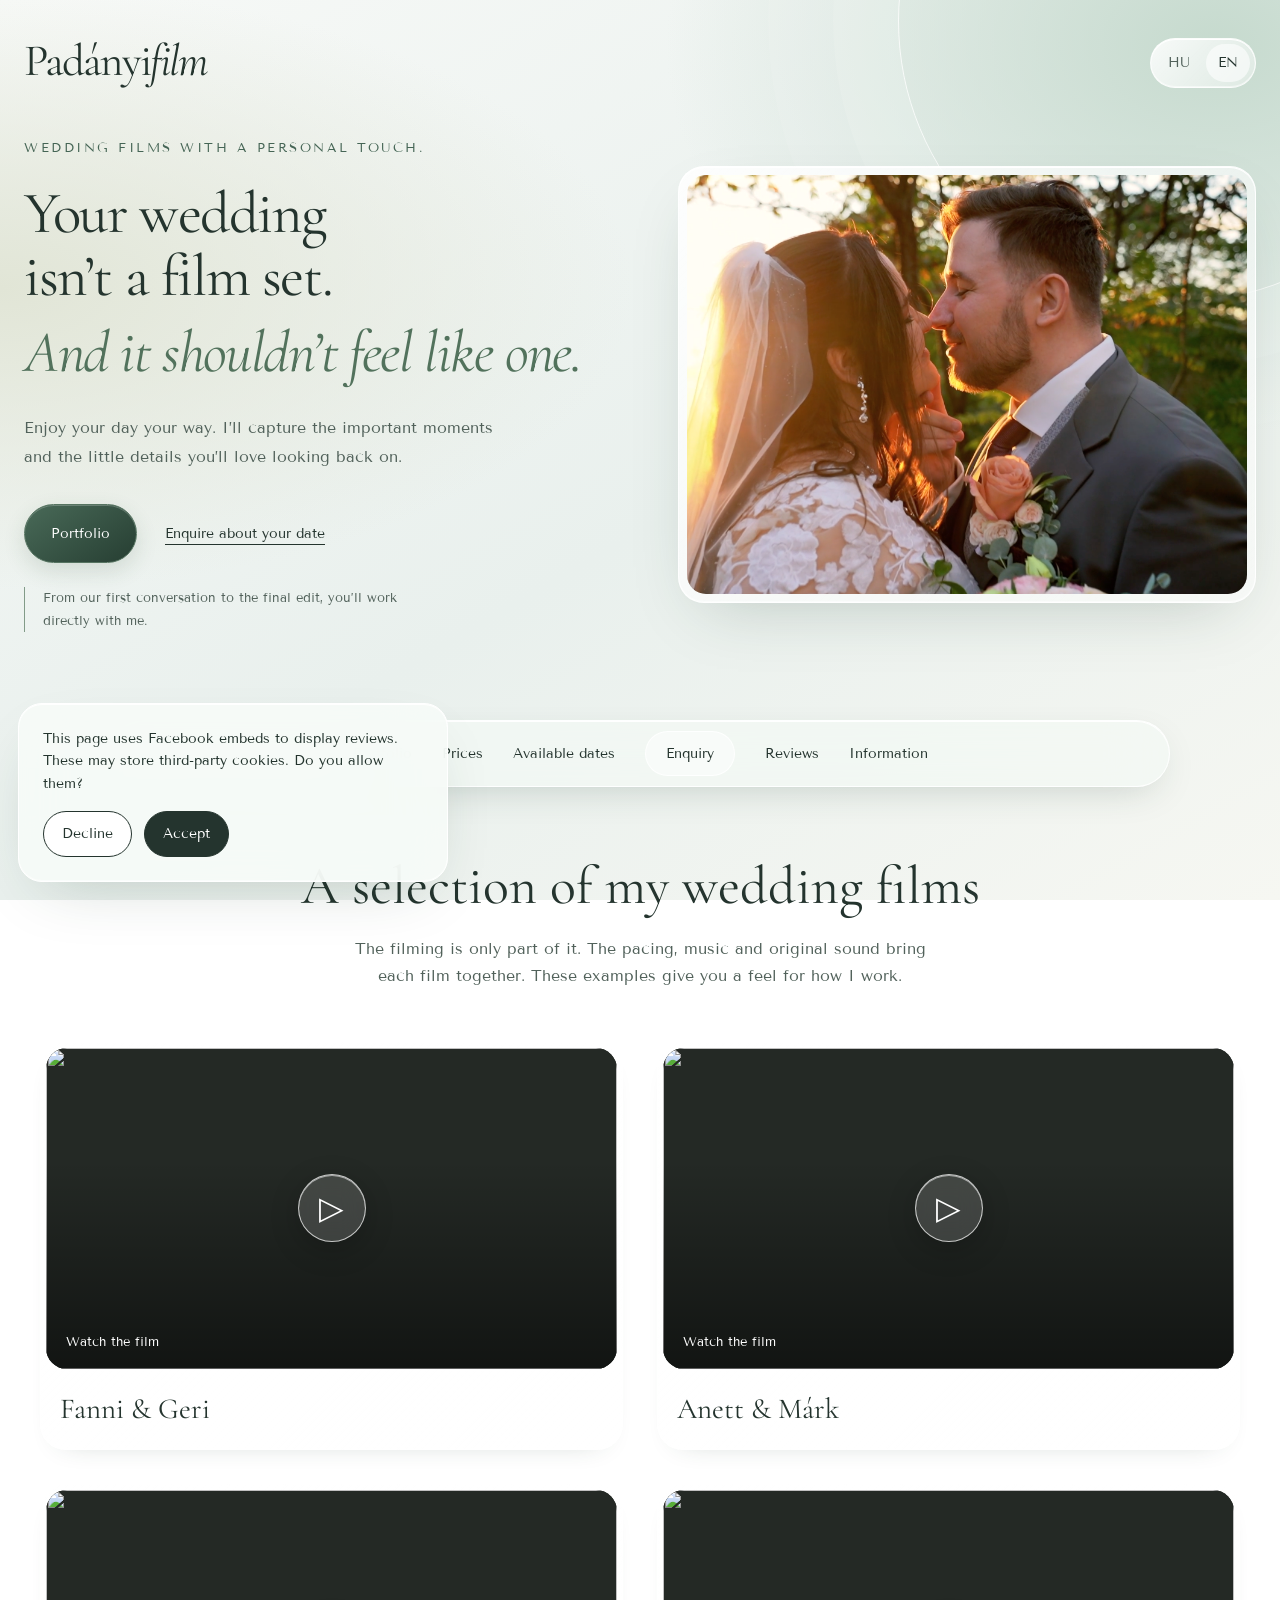
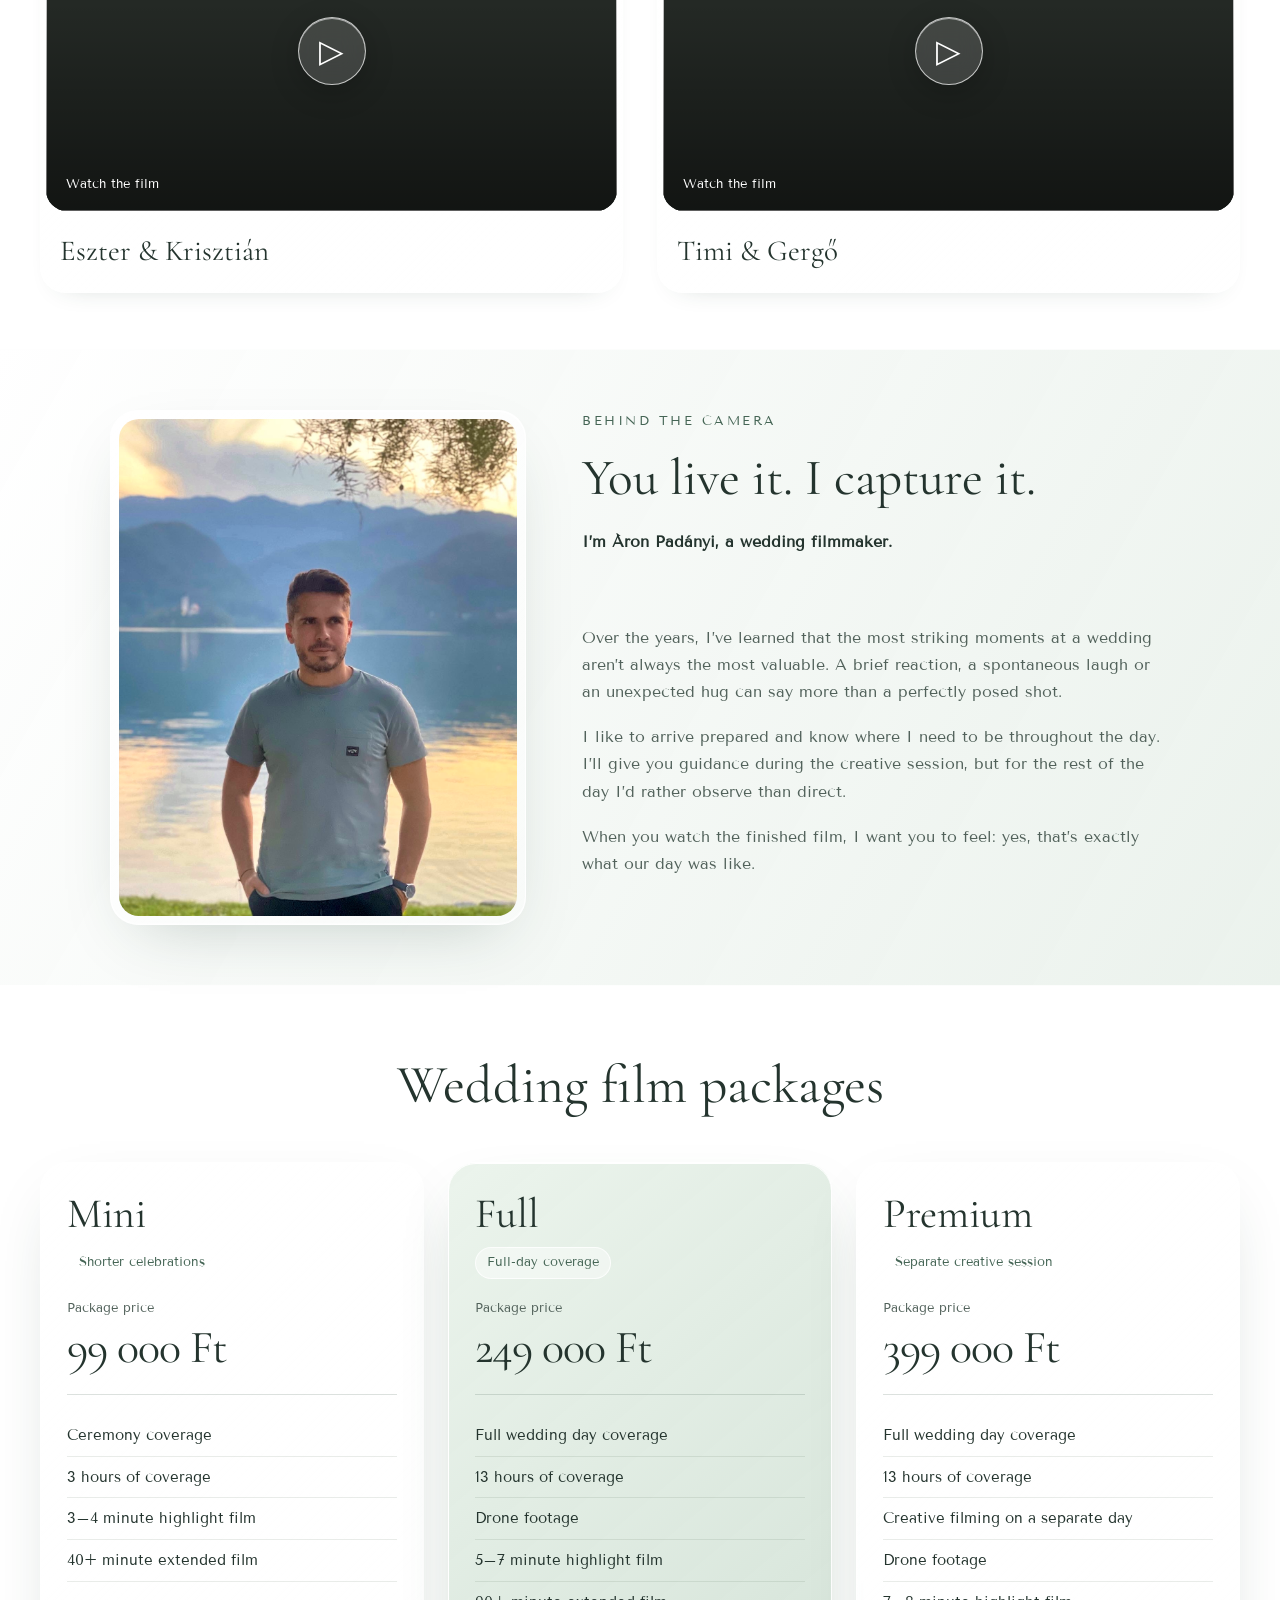
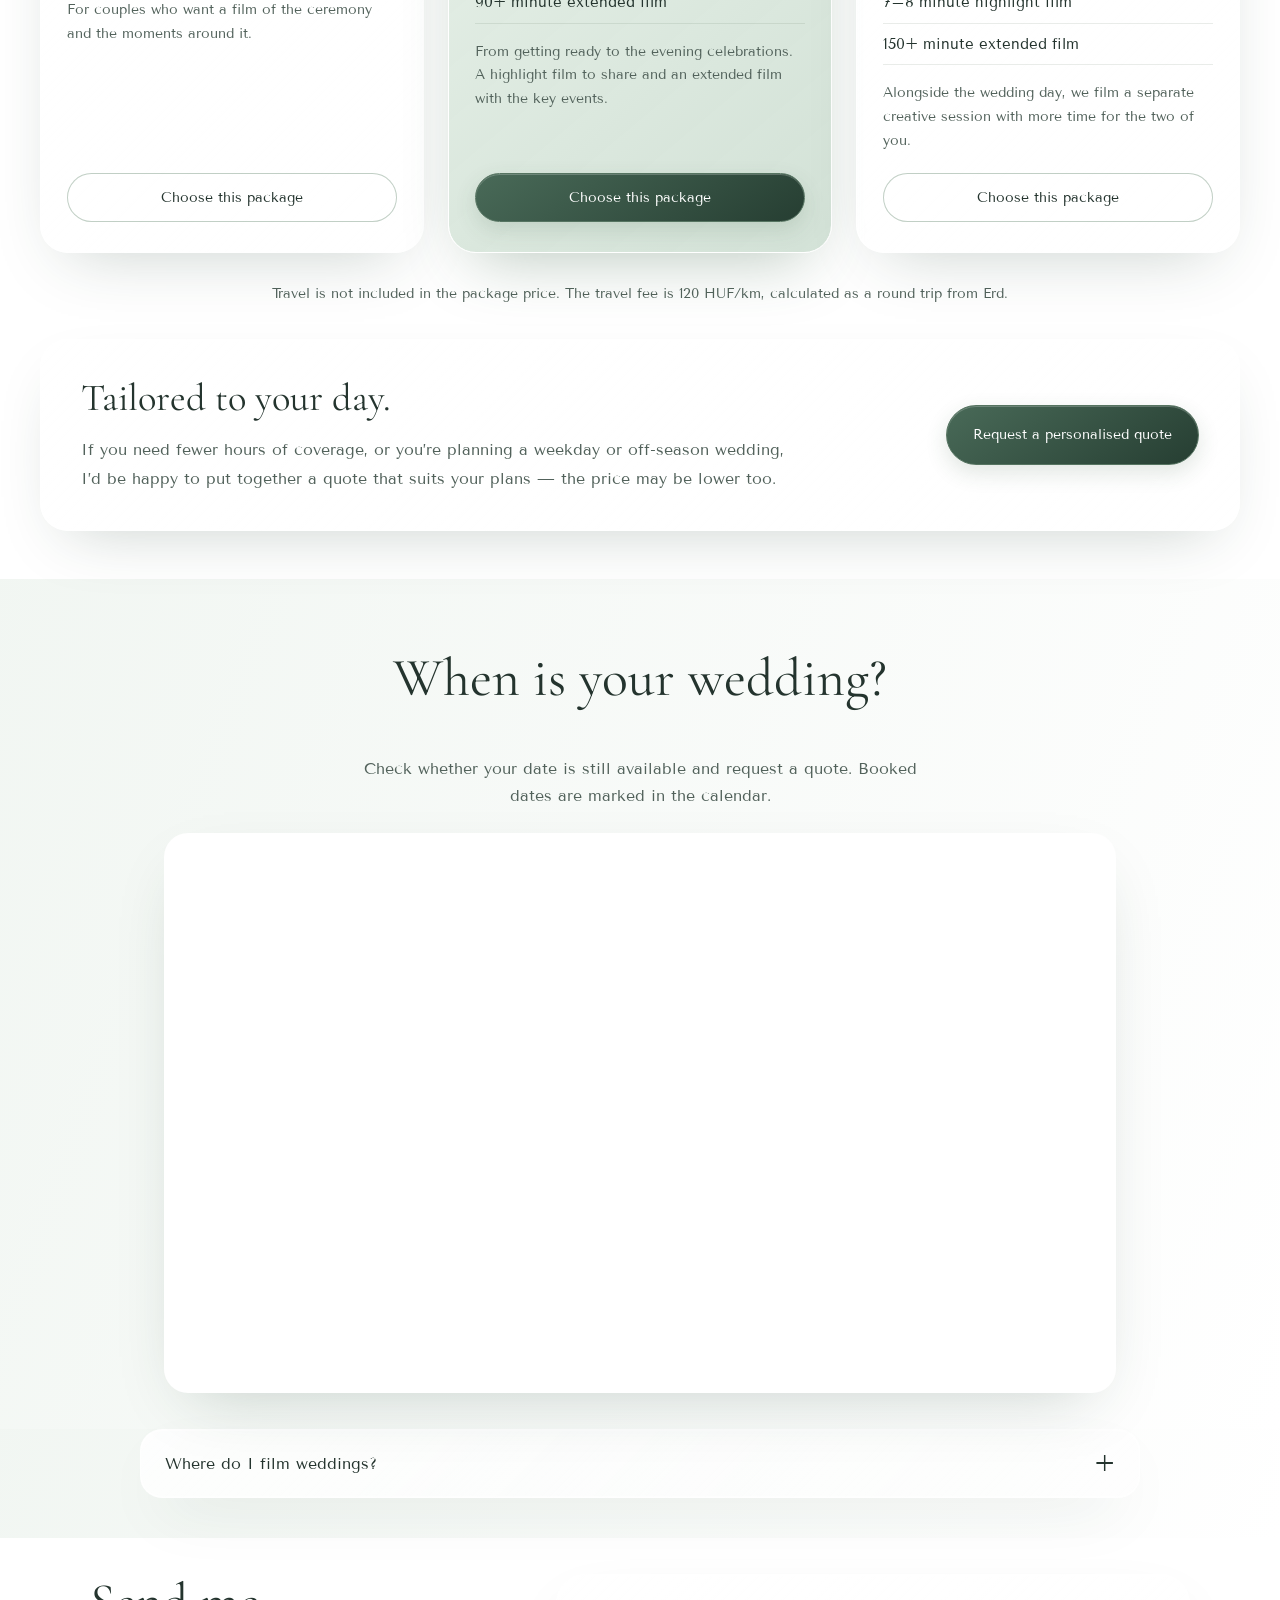
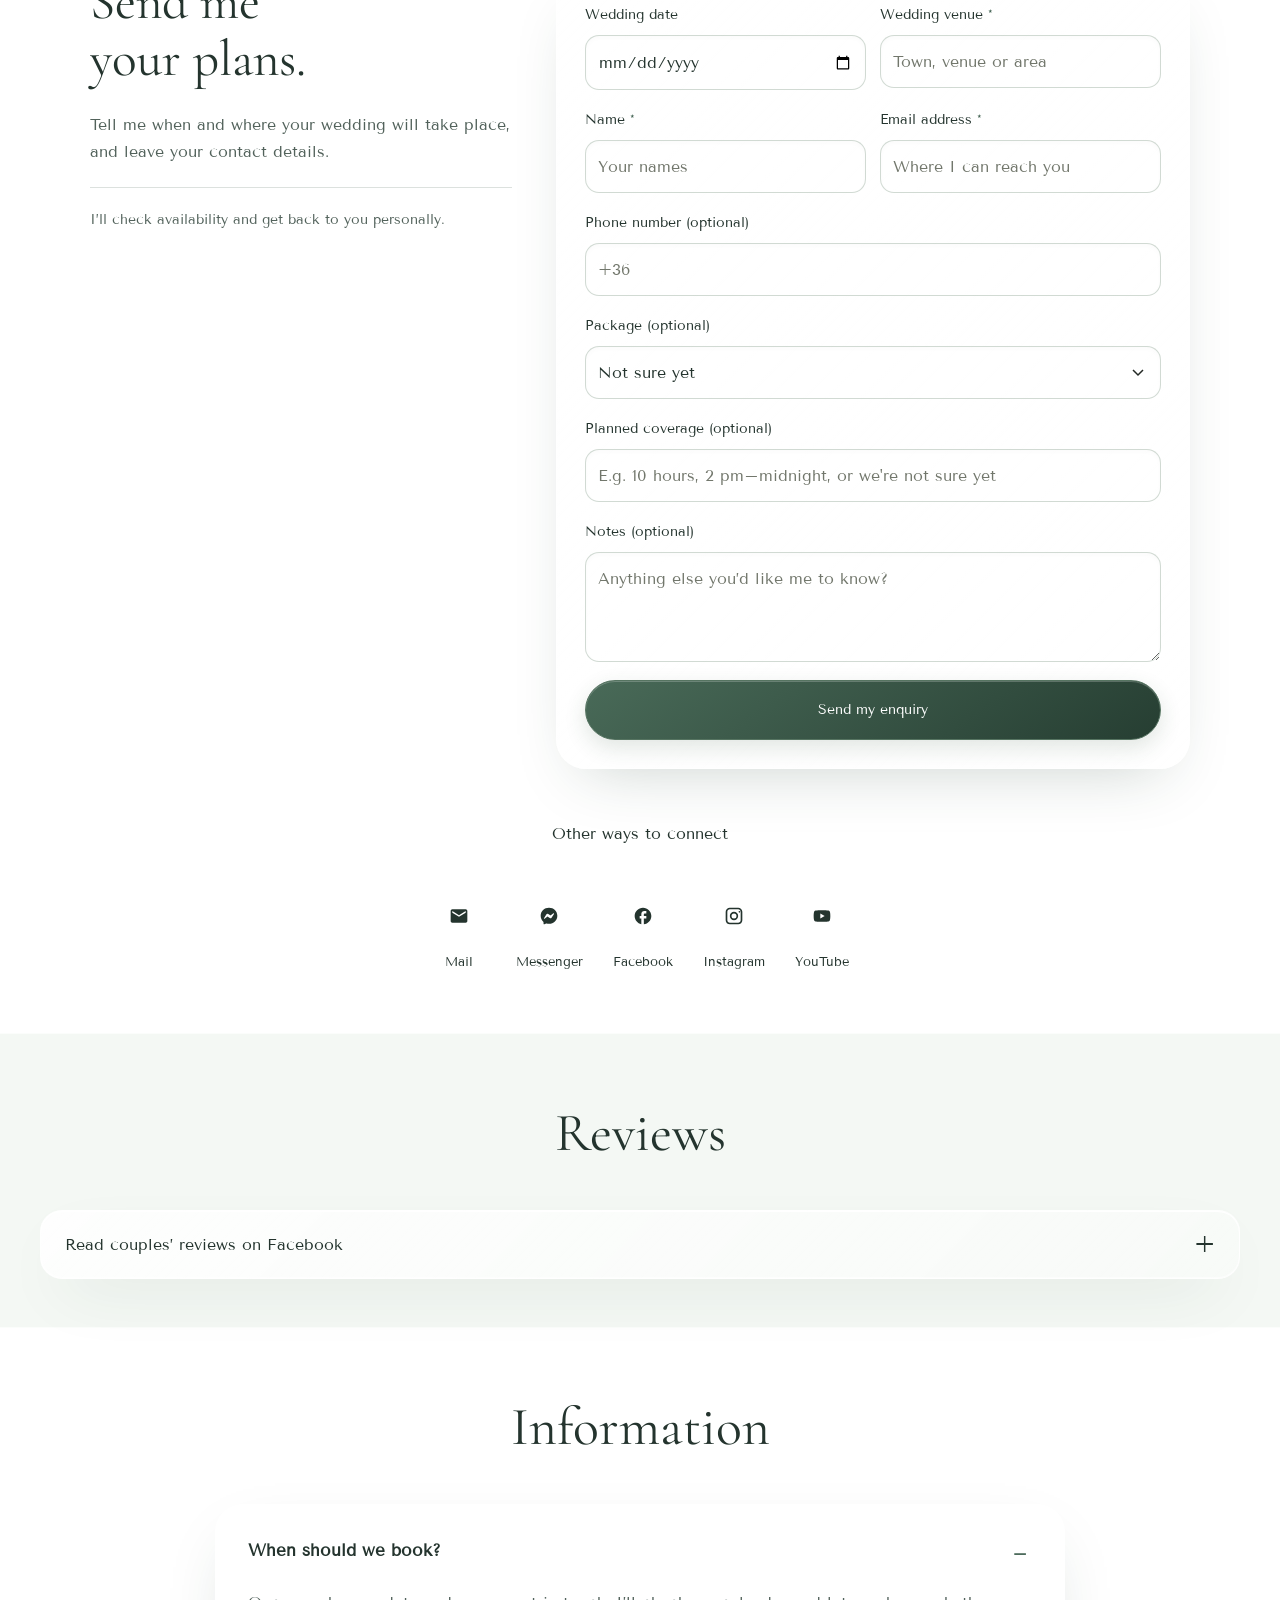
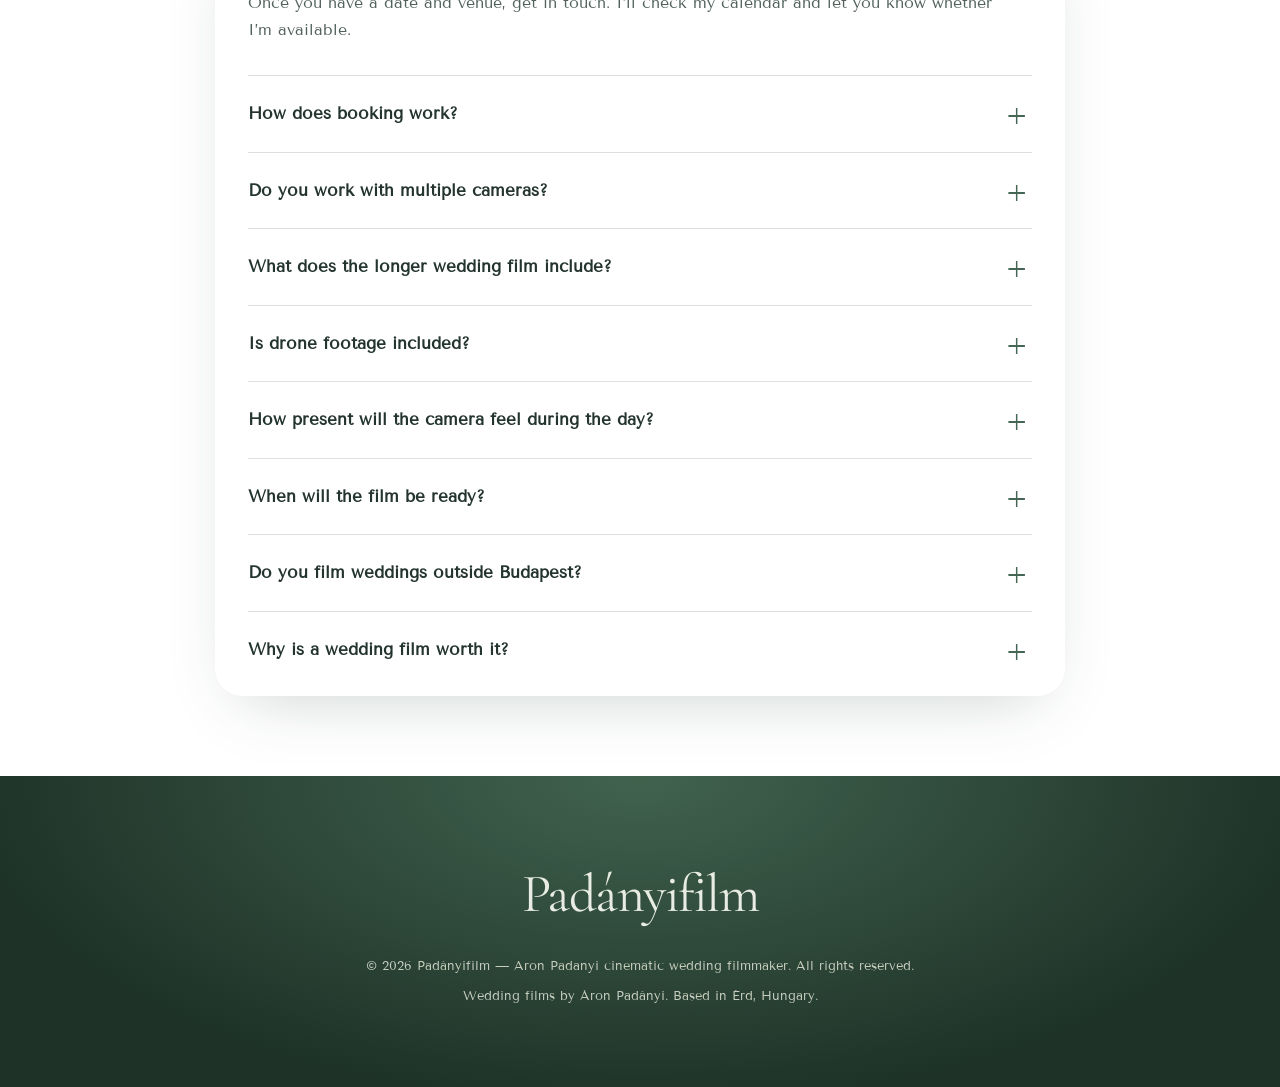
==== commit 4551029a: "Weboldal javítások" ====
--- a/en/index.html
+++ b/en/index.html
@@ -76,7 +76,7 @@
         "name": "Mini package",
         "price": "99000",
         "priceCurrency": "HUF",
-        "description": "Ceremony coverage, 2 hours of availability, 3–4 minute highlight film and 40+ minute extended film."
+        "description": "Ceremony coverage, 3 hours of availability, 3–4 minute highlight film and 40+ minute extended film."
       },
       {
         "@type": "Offer",
@@ -200,7 +200,7 @@
 
   <section class="pricing-lite">
     <div class="pricing-grid">
-<article class="p-card "><header class="p-head"><h3 class="p-title">Mini</h3><span class="p-badge">Shorter celebrations</span></header><div class="p-price"><div class="price-discount"><span class="price-label">Package price</span><span class="price-value-strong">99 000 Ft</span></div></div><ul class="p-list"><li>Ceremony coverage</li><li>2 hours of coverage</li><li>3–4 minute highlight film</li><li>40+ minute extended film</li></ul><p class="p-fit">For couples who want a film of the ceremony and the moments around it.</p><a class="package-cta" href="#ajanlatkeres" data-package="mini">Choose this package</a></article>
+<article class="p-card "><header class="p-head"><h3 class="p-title">Mini</h3><span class="p-badge">Shorter celebrations</span></header><div class="p-price"><div class="price-discount"><span class="price-label">Package price</span><span class="price-value-strong">99 000 Ft</span></div></div><ul class="p-list"><li>Ceremony coverage</li><li>3 hours of coverage</li><li>3–4 minute highlight film</li><li>40+ minute extended film</li></ul><p class="p-fit">For couples who want a film of the ceremony and the moments around it.</p><a class="package-cta" href="#ajanlatkeres" data-package="mini">Choose this package</a></article>
 <article class="p-card shine-purple"><header class="p-head"><h3 class="p-title">Full</h3><span class="p-badge">Full-day coverage</span></header><div class="p-price"><div class="price-discount"><span class="price-label">Package price</span><span class="price-value-strong">249 000 Ft</span></div></div><ul class="p-list"><li>Full wedding day coverage</li><li>13 hours of coverage</li><li>Drone footage</li><li>5–7 minute highlight film</li><li>90+ minute extended film</li></ul><p class="p-fit">From getting ready to the evening celebrations. A highlight film to share and an extended film with the key events.</p><a class="package-cta" href="#ajanlatkeres" data-package="full">Choose this package</a></article>
 <article class="p-card "><header class="p-head"><h3 class="p-title">Premium</h3><span class="p-badge">Separate creative session</span></header><div class="p-price"><div class="price-discount"><span class="price-label">Package price</span><span class="price-value-strong">399 000 Ft</span></div></div><ul class="p-list"><li>Full wedding day coverage</li><li>13 hours of coverage</li><li>Creative filming on a separate day</li><li>Drone footage</li><li>7–8 minute highlight film</li><li>150+ minute extended film</li></ul><p class="p-fit">Alongside the wedding day, we film a separate creative session with more time for the two of you.</p><a class="package-cta" href="#ajanlatkeres" data-package="premium">Choose this package</a></article>
 </div>
--- a/brand.css
+++ b/brand.css
@@ -16,7 +16,7 @@
 .reviews-controls {max-width:650px;text-align:center;margin:0 auto 28px}.review-consent {background:transparent;border:1px solid var(--accent);color:var(--ink);padding:12px 18px;font-size:14px}.reviews-controls>span {display:block;font-size:13px;color:var(--muted);margin-top:12px}
 @media(min-width:1000px){.about-text>p:nth-of-type(3){break-before:column}}
 @media(max-width:1000px){.hero-inner{gap:30px}.hero-film img{height:460px}.pricing-grid{gap:12px}.p-card{padding:24px}.nav-inner{gap:22px}.contact-inner{gap:40px}.about-text{column-gap:45px}.reviews-grid{grid-template-columns:repeat(2,1fr)}}
-@media(max-width:760px){html{scroll-padding-top:110px}.hero{padding:24px 22px 42px}.brand-wordmark{font-size:34px}.brand-wordmark small{font-size:10px;letter-spacing:1.3px}.lang-switch{top:31px;right:22px;gap:12px}.hero-inner{grid-template-columns:1fr;margin-top:52px;gap:36px}.hero-title{font-size:clamp(49px,10.2vw,70px);letter-spacing:-1.5px}.hero-description{font-size:16px;max-width:520px}.hero-signature{margin-top:24px}.hero-film{padding:0 0 15px 12px}.hero-film img{height:auto;aspect-ratio:16/10;object-fit:cover}.hero-film-caption{padding:12px 15px}.hero-film:before{inset:15px 12px 0 0}.hero-actions{gap:20px}.brand-button{padding:15px 18px}.nav-inner{display:grid;grid-template-columns:repeat(3,1fr);gap:4px 12px;padding:8px 16px;text-align:center}.nav-link{font-size:13px;padding:6px 0}.nav-link-cta{padding:5px 8px}.section-title-wrap{padding:48px 16px 24px}.lux-title{font-size:40px}.pf-section{padding:0 20px 48px}.pf-grid{gap:26px;grid-template-columns:1fr}.pf-name{font-size:28px}.about-section{padding:44px 24px}.about-text{columns:auto}.about-heading{font-size:46px}.about-text p{font-size:16px}.pricing-lite{padding:0 20px 44px}.pricing-grid{grid-template-columns:1fr;gap:20px}.p-card{padding:28px}.p-card.shine-purple{order:-1}.p-list li{font-size:16px}.calendar-frame{height:440px}.coverage-section{padding:24px 20px 40px}#wedding-map{height:250px}.contact-inner{grid-template-columns:1fr;gap:28px}.contact-lead h2{font-size:46px}.contact-lead .eyebrow{margin-bottom:12px}.contact-reassurance{margin-top:18px;padding-top:16px}.form-row-double{grid-template-columns:1fr}.contact-icons-grid{gap:22px}.reviews-grid{grid-template-columns:1fr 1fr;gap:12px}.review-placeholder{padding:18px;min-height:155px}.faq-section{padding-bottom:50px}.cookie-banner{bottom:12px;left:12px;right:12px;max-width:none;padding:18px}.contact-section{padding-bottom:44px}.hero-film-caption>span{font-size:12px}}
+@media(max-width:760px){html{scroll-padding-top:110px}.hero{padding:24px 22px 42px}.brand-wordmark{font-size:34px}.brand-wordmark small{font-size:10px;letter-spacing:1.3px}.lang-switch{top:31px;right:22px;gap:12px}.hero-inner{grid-template-columns:1fr;margin-top:52px;gap:36px}.hero-title{font-size:clamp(49px,10.2vw,70px);letter-spacing:-1.5px}.hero-description{font-size:16px;max-width:520px}.hero-signature{margin-top:24px}.hero-film{padding:0 0 15px 12px}.hero-film img{height:auto;aspect-ratio:16/10;object-fit:cover}.hero-film-caption{padding:12px 15px}.hero-film:before{inset:15px 12px 0 0}.hero-actions{gap:20px}.brand-button{padding:15px 18px}.nav-inner{display:grid;grid-template-columns:repeat(3,1fr);gap:4px 12px;padding:8px 16px;text-align:center}.nav-link{font-size:13px;padding:6px 0}.nav-link-cta{padding:5px 8px}.section-title-wrap{padding:48px 16px 24px}.lux-title{font-size:40px}.pf-section{padding:0 20px 48px}.pf-grid{gap:26px;grid-template-columns:1fr}.pf-name{font-size:28px}.about-section{padding:44px 24px}.about-text{columns:auto}.about-heading{font-size:46px}.about-text p{font-size:16px}.pricing-lite{padding:0 20px 44px}.pricing-grid{grid-template-columns:1fr;gap:20px}.p-card{padding:28px}.p-list li{font-size:16px}.calendar-frame{height:440px}.coverage-section{padding:24px 20px 40px}#wedding-map{height:250px}.contact-inner{grid-template-columns:1fr;gap:28px}.contact-lead h2{font-size:46px}.contact-lead .eyebrow{margin-bottom:12px}.contact-reassurance{margin-top:18px;padding-top:16px}.form-row-double{grid-template-columns:1fr}.contact-icons-grid{gap:22px}.reviews-grid{grid-template-columns:1fr 1fr;gap:12px}.review-placeholder{padding:18px;min-height:155px}.faq-section{padding-bottom:50px}.cookie-banner{bottom:12px;left:12px;right:12px;max-width:none;padding:18px}.contact-section{padding-bottom:44px}.hero-film-caption>span{font-size:12px}}
 @media(max-width:390px){.brand-wordmark small{max-width:220px;font-size:9px}.hero-title{font-size:47px}.hero-actions{gap:16px}.brand-button,.brand-text-link{font-size:13px}.reviews-grid{grid-template-columns:1fr}}
 /* Copy and calculator refinement — same palette, typefaces and page structure. */
 .hero-title {font-size:clamp(42px,4.5vw,66px);line-height:1.08;letter-spacing:-1.4px;text-wrap:balance}
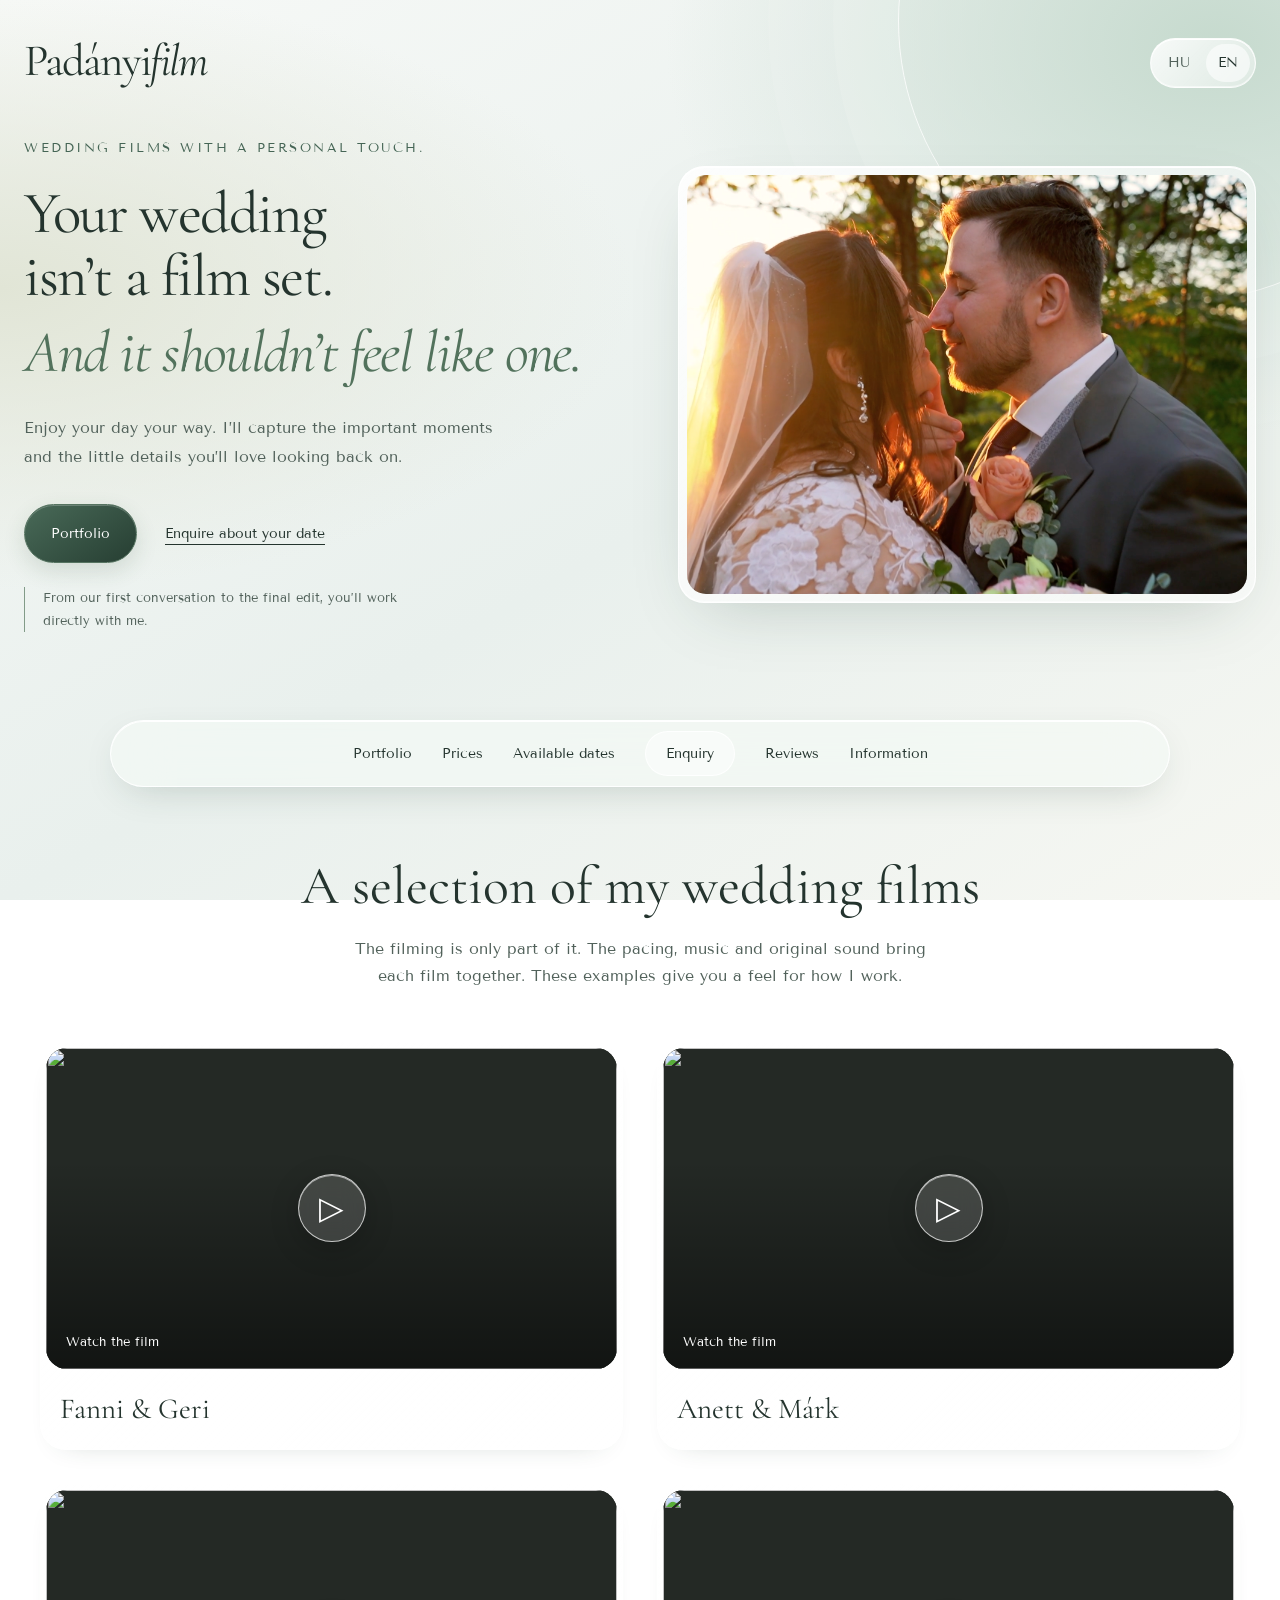
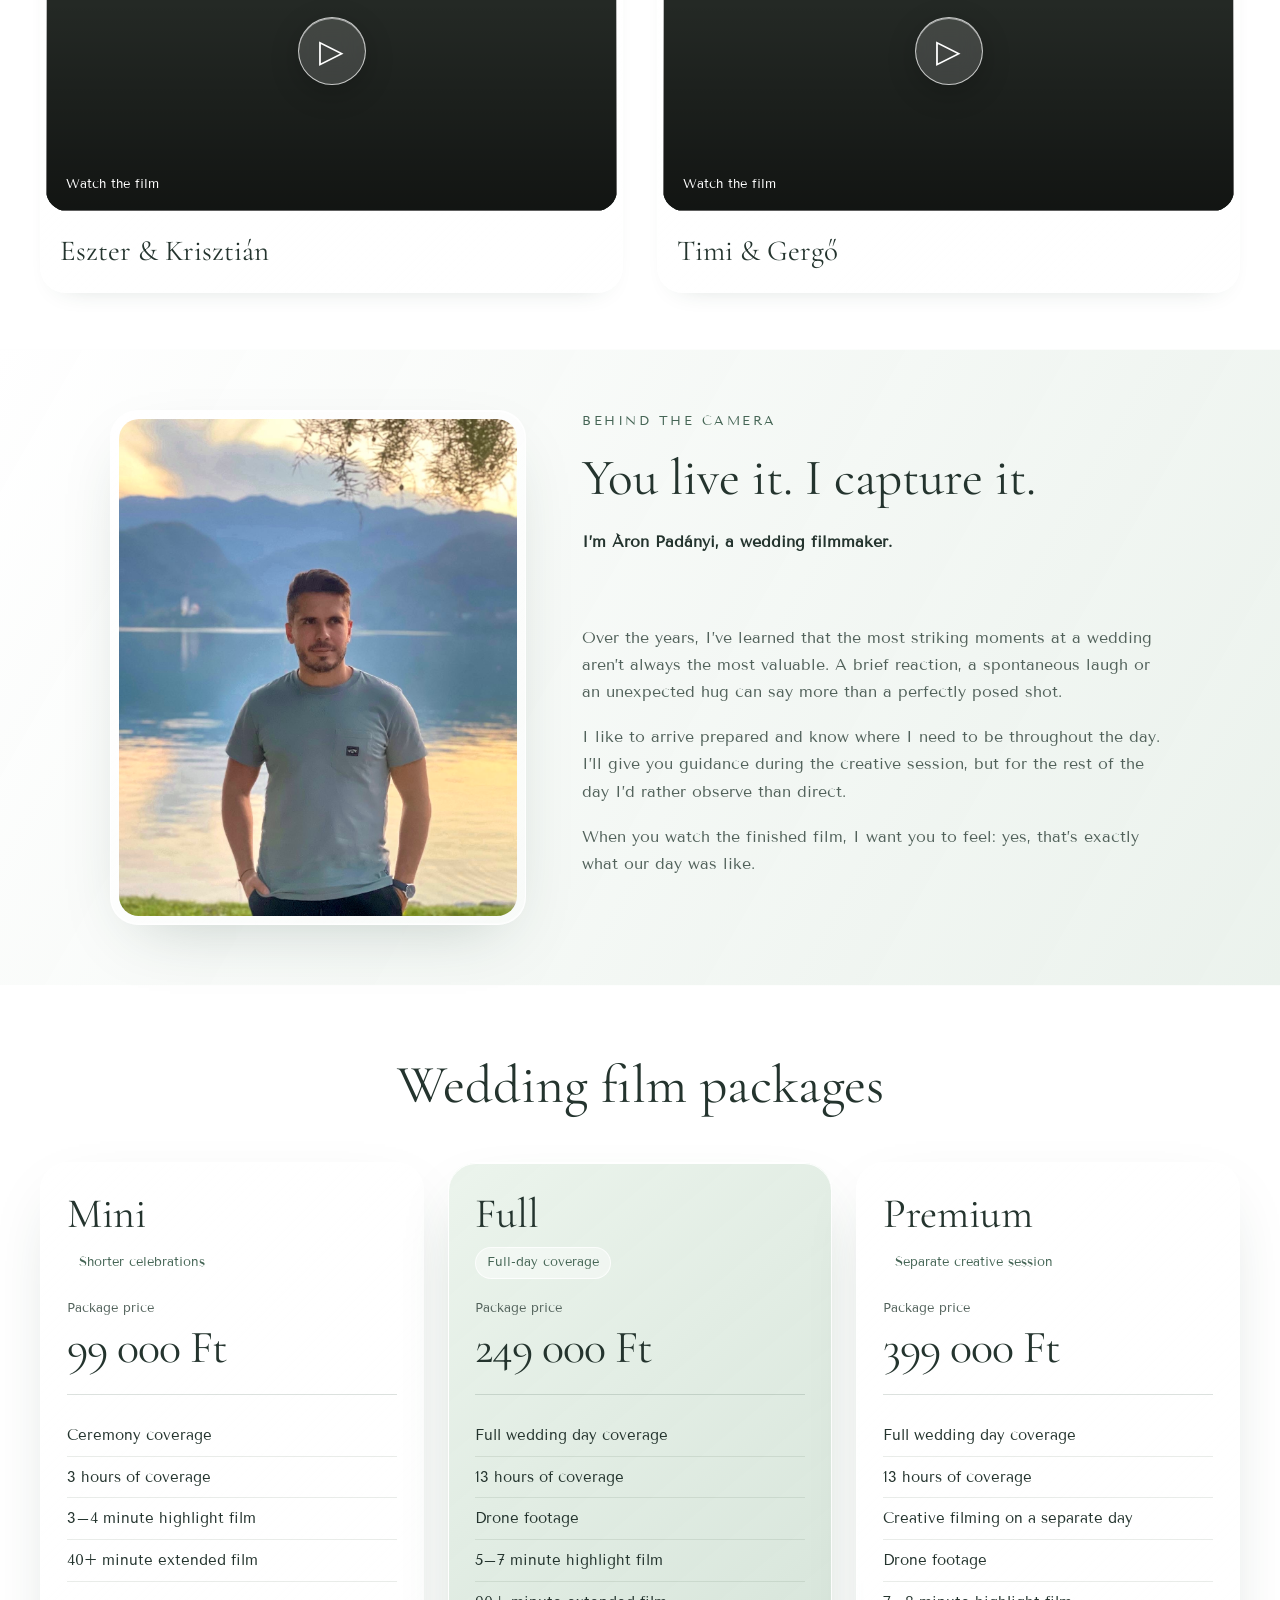
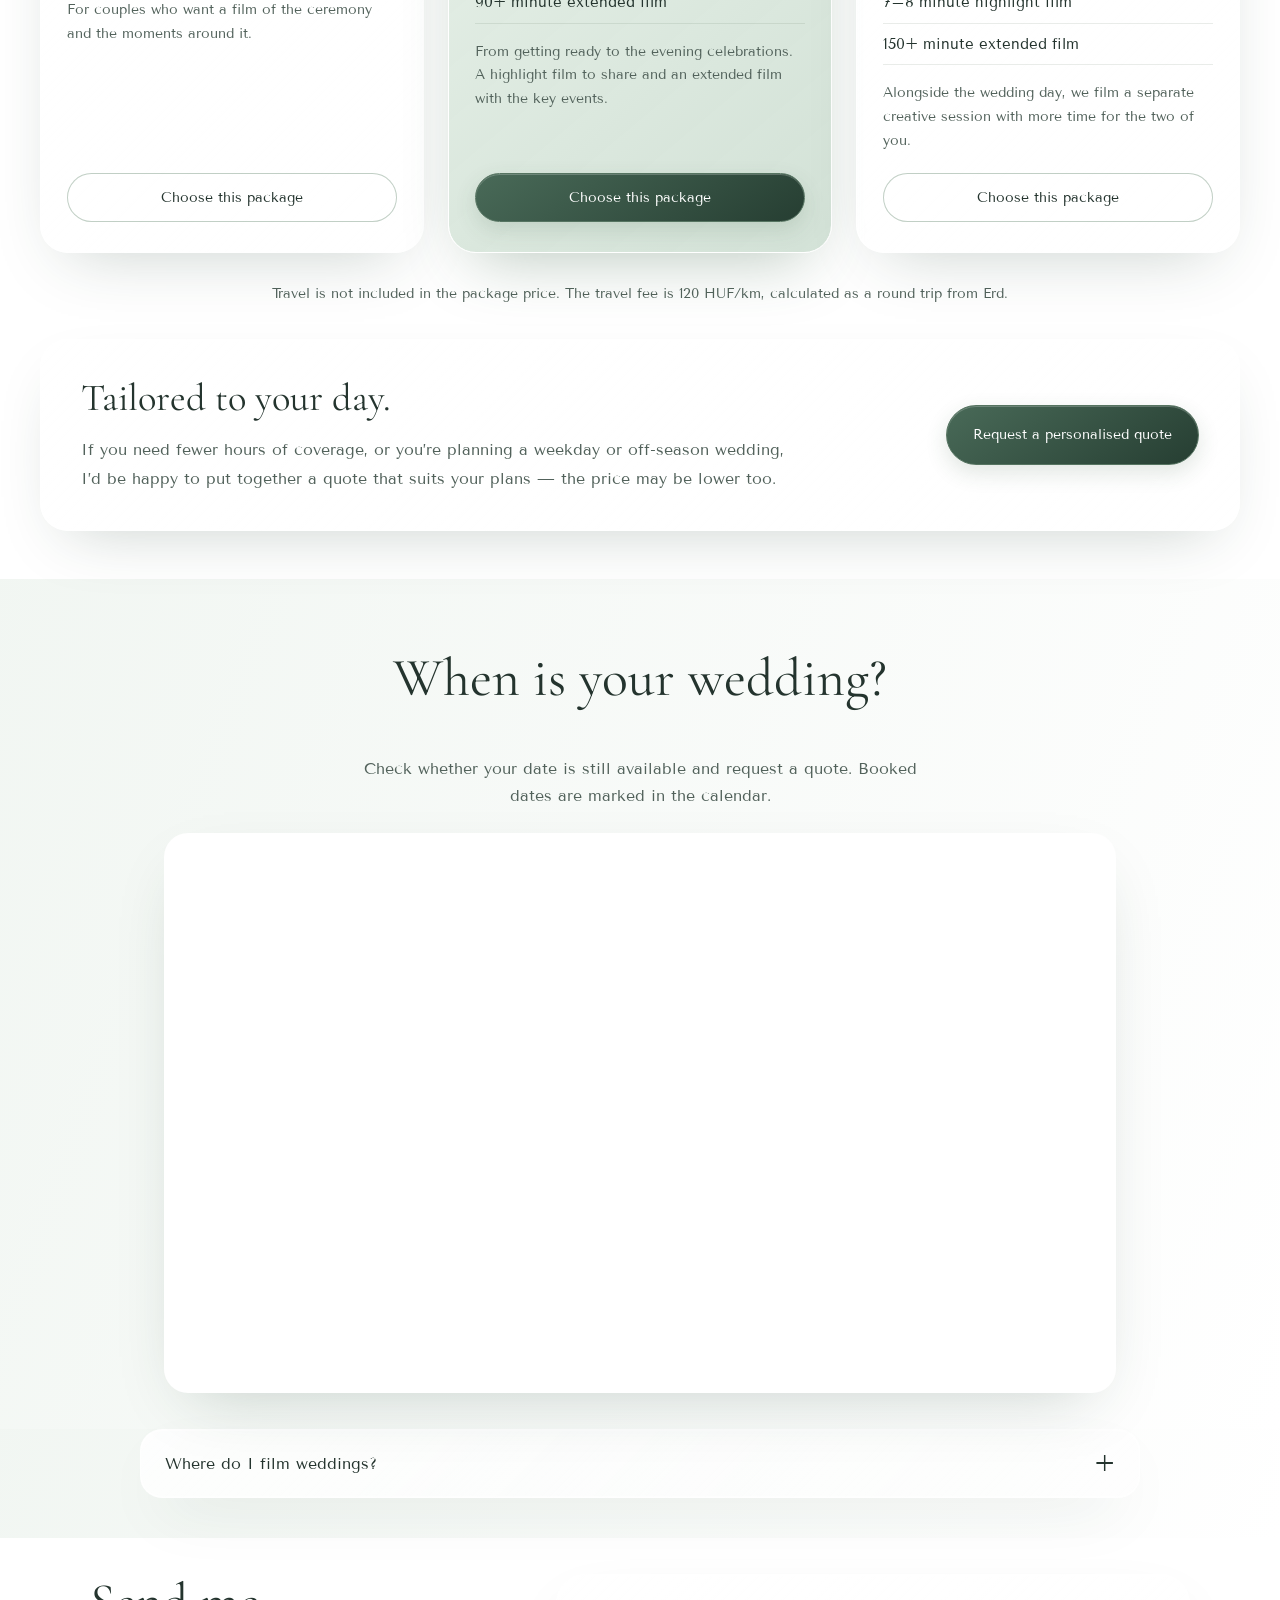
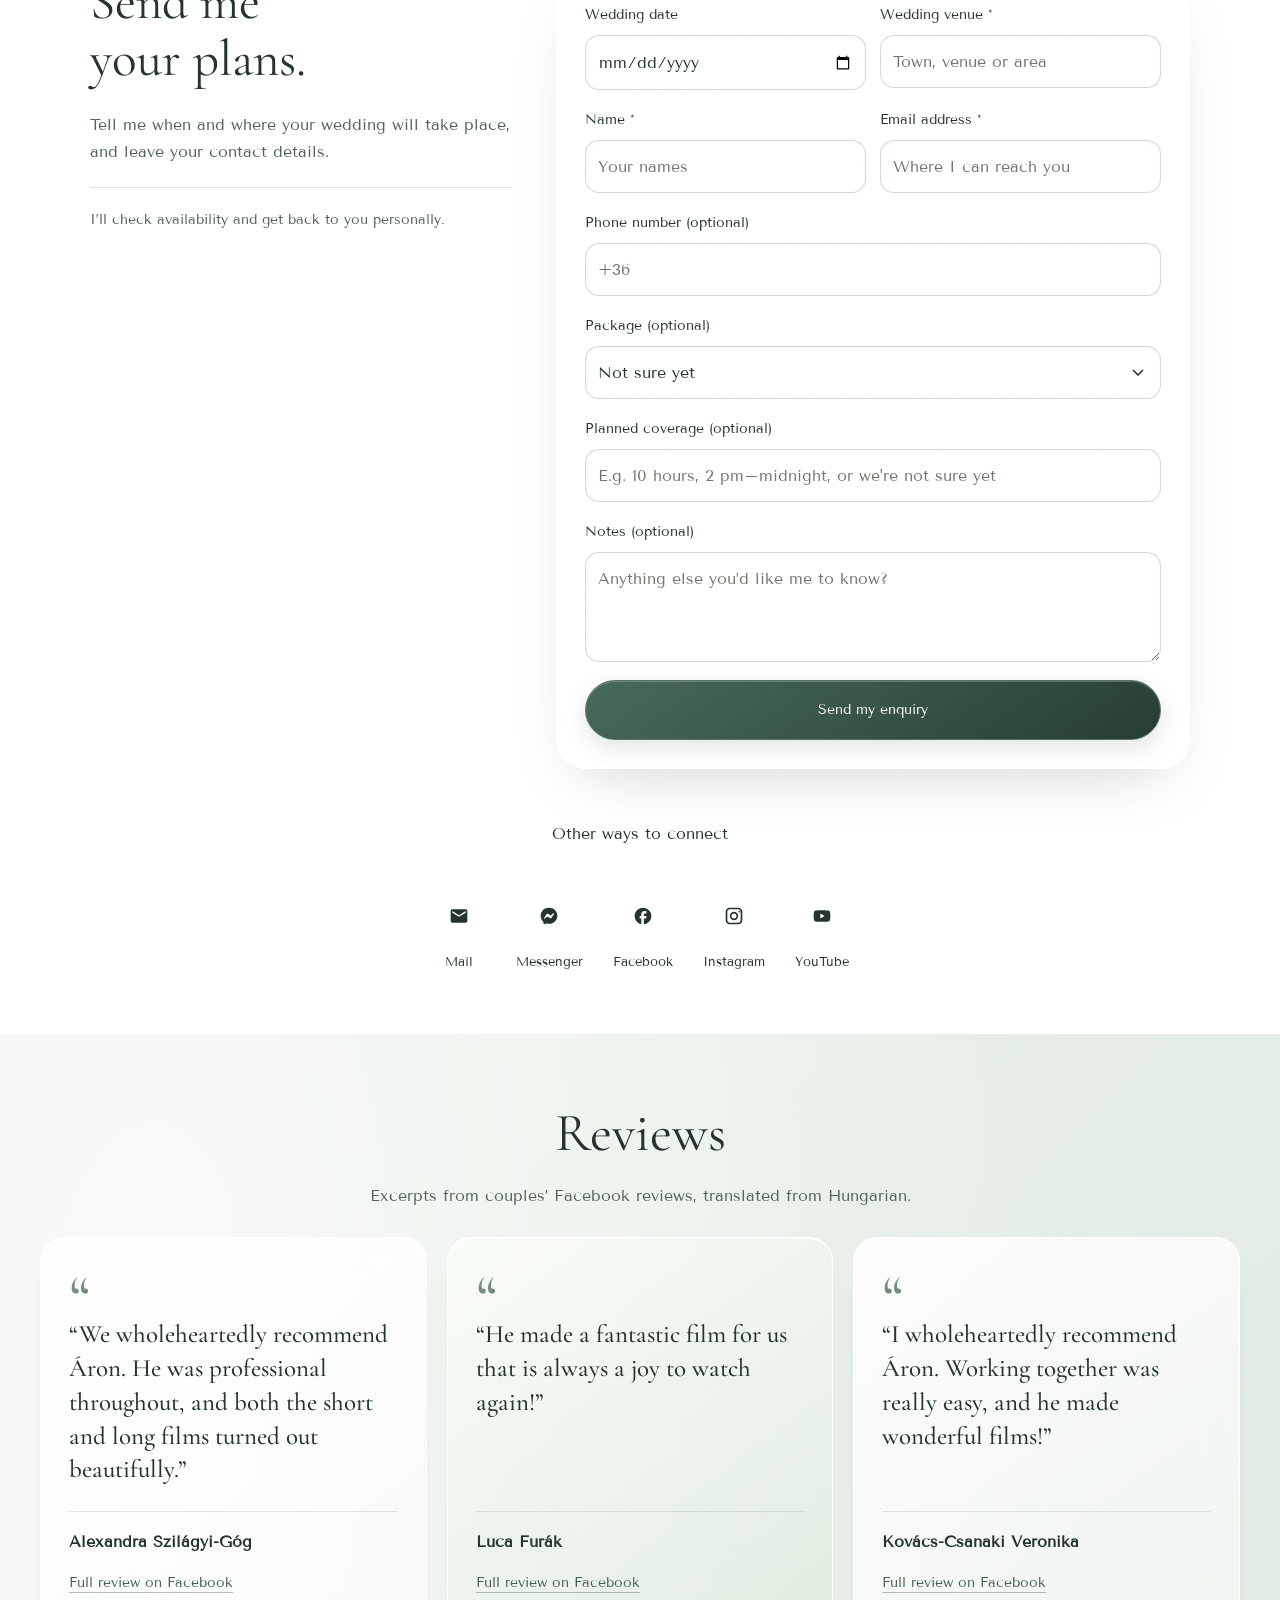
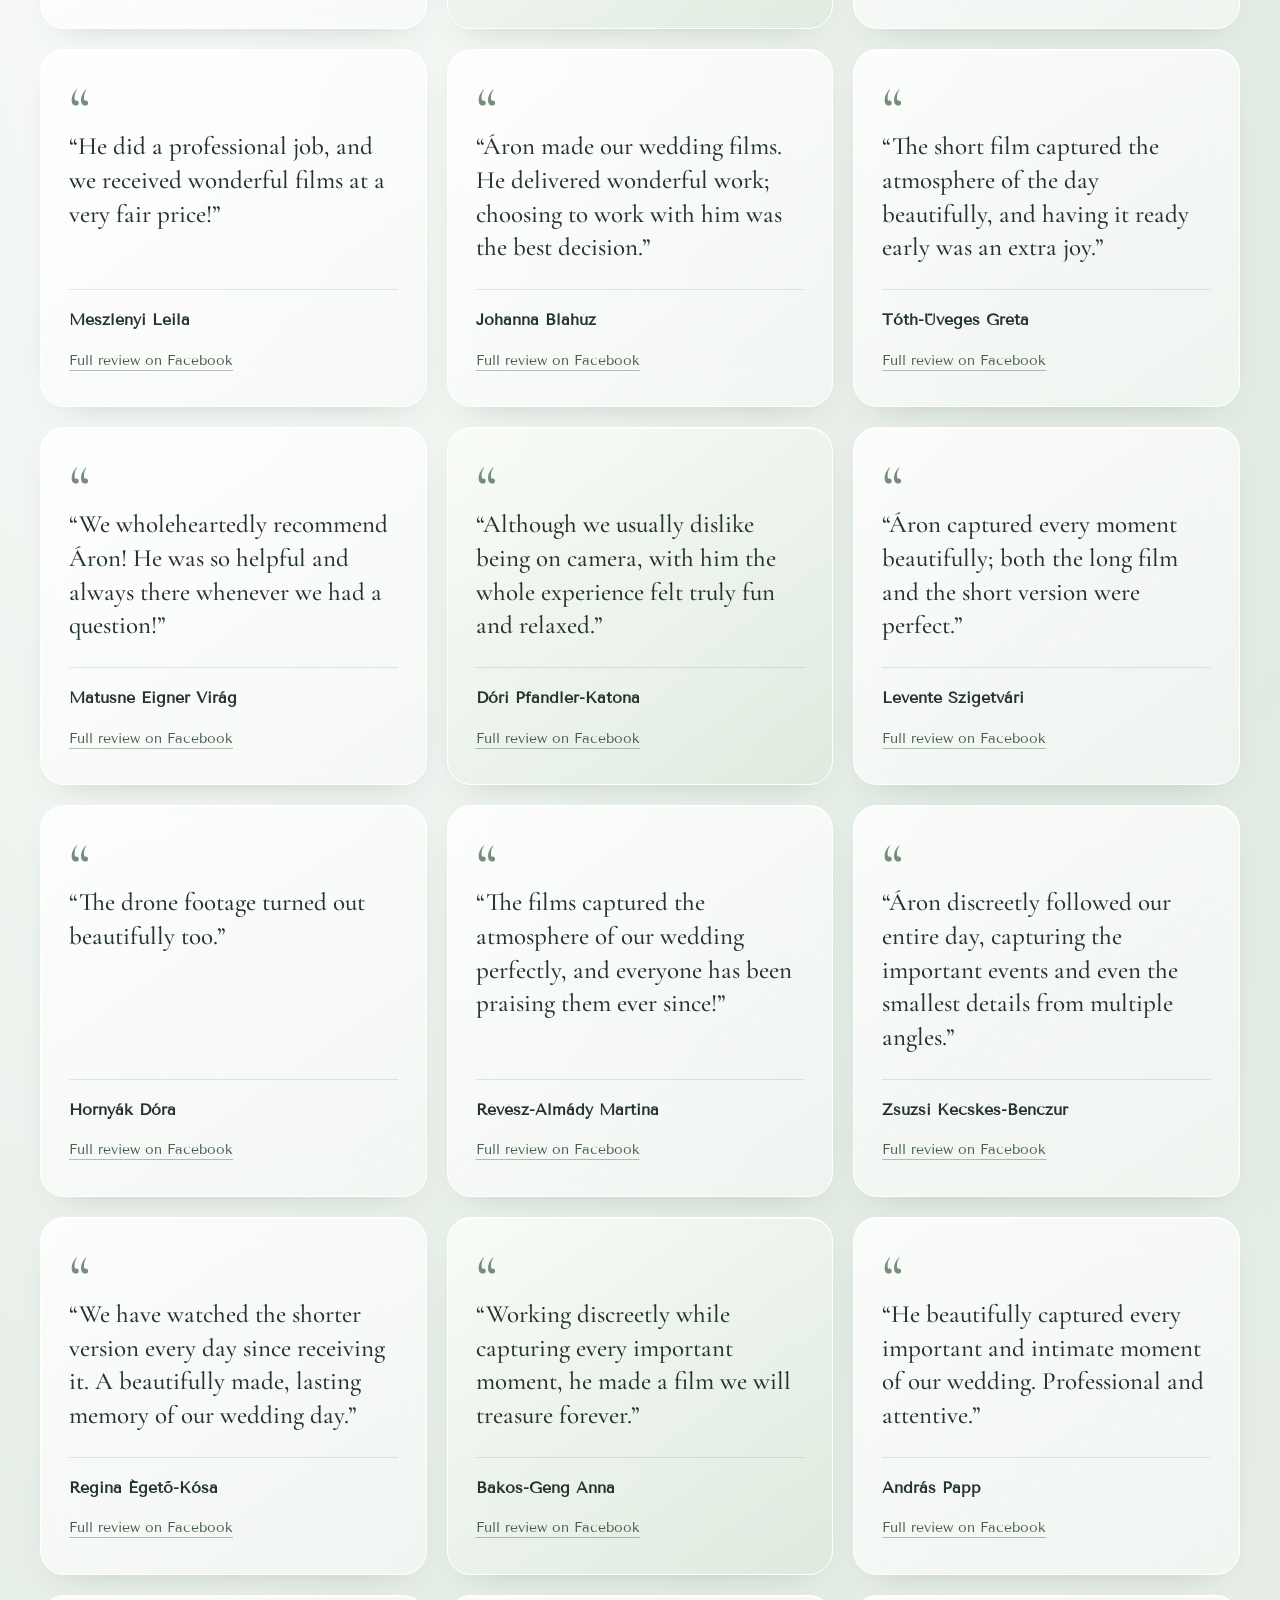
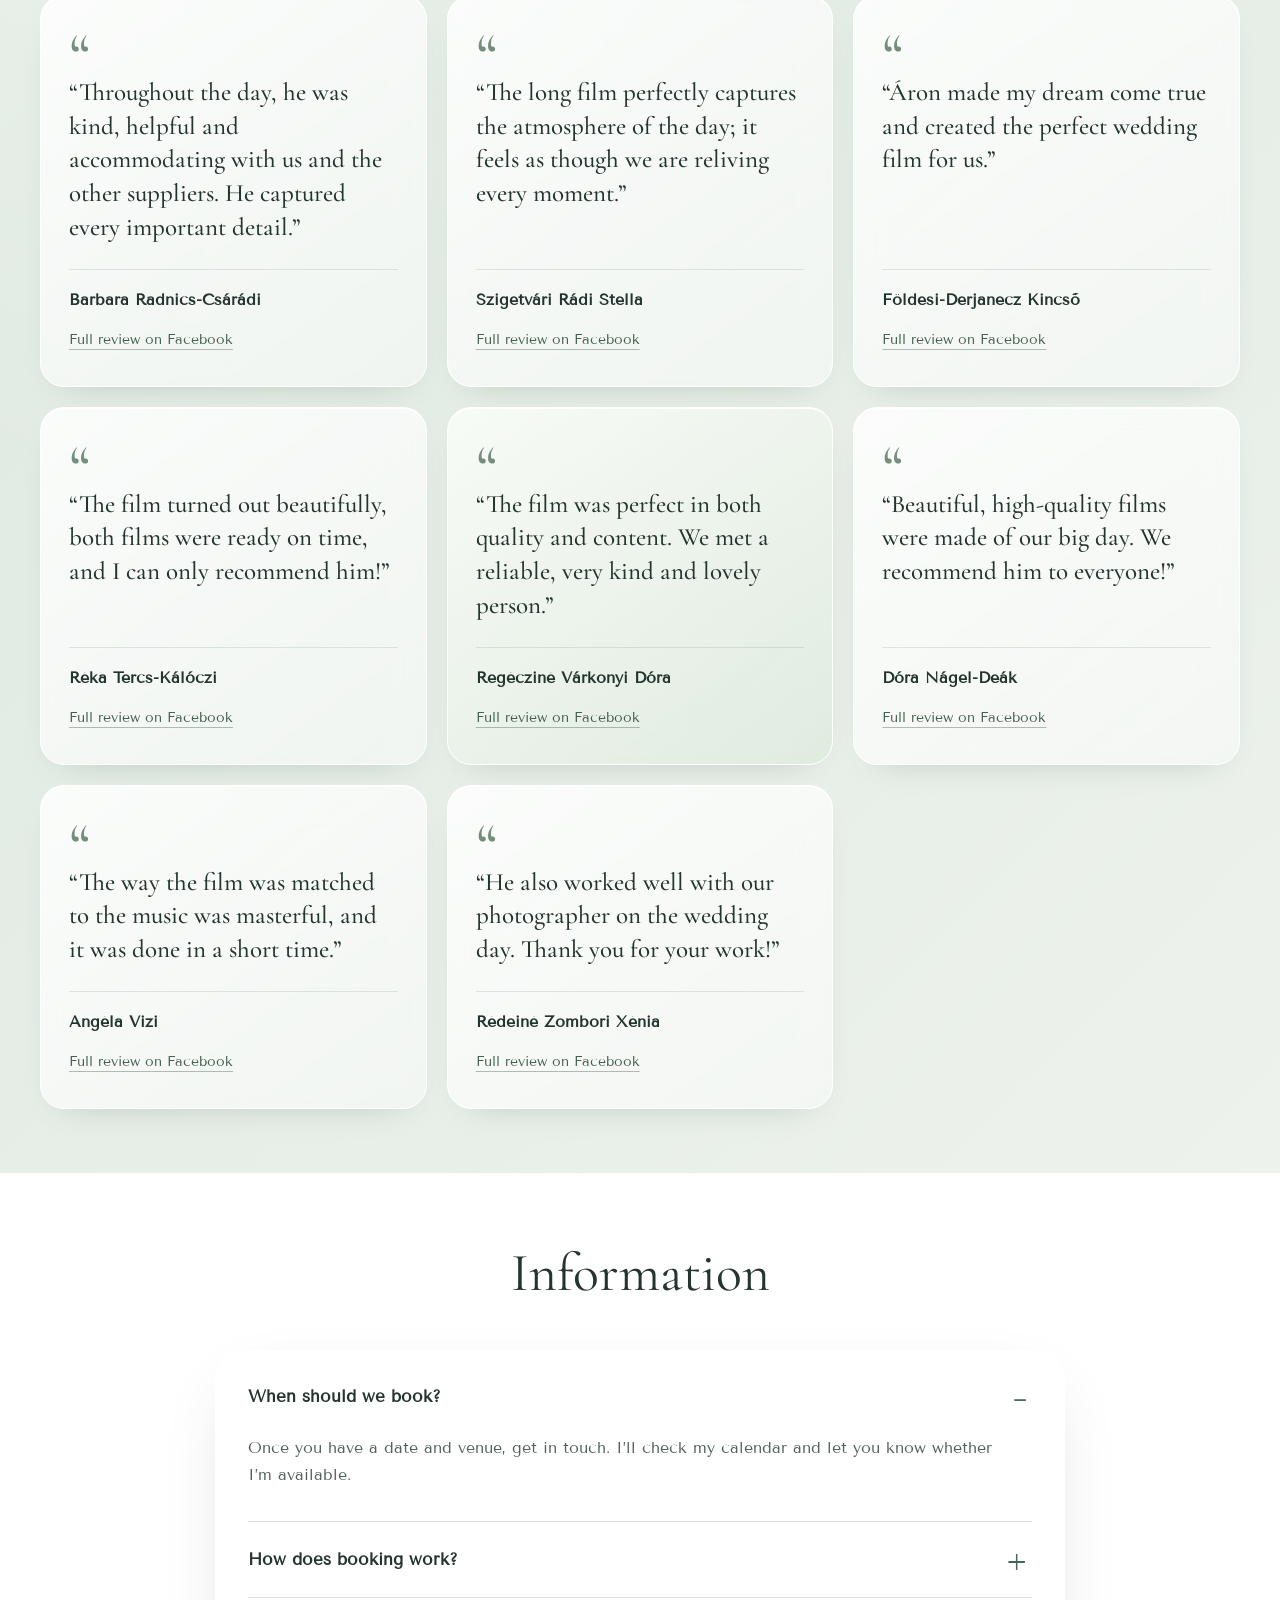
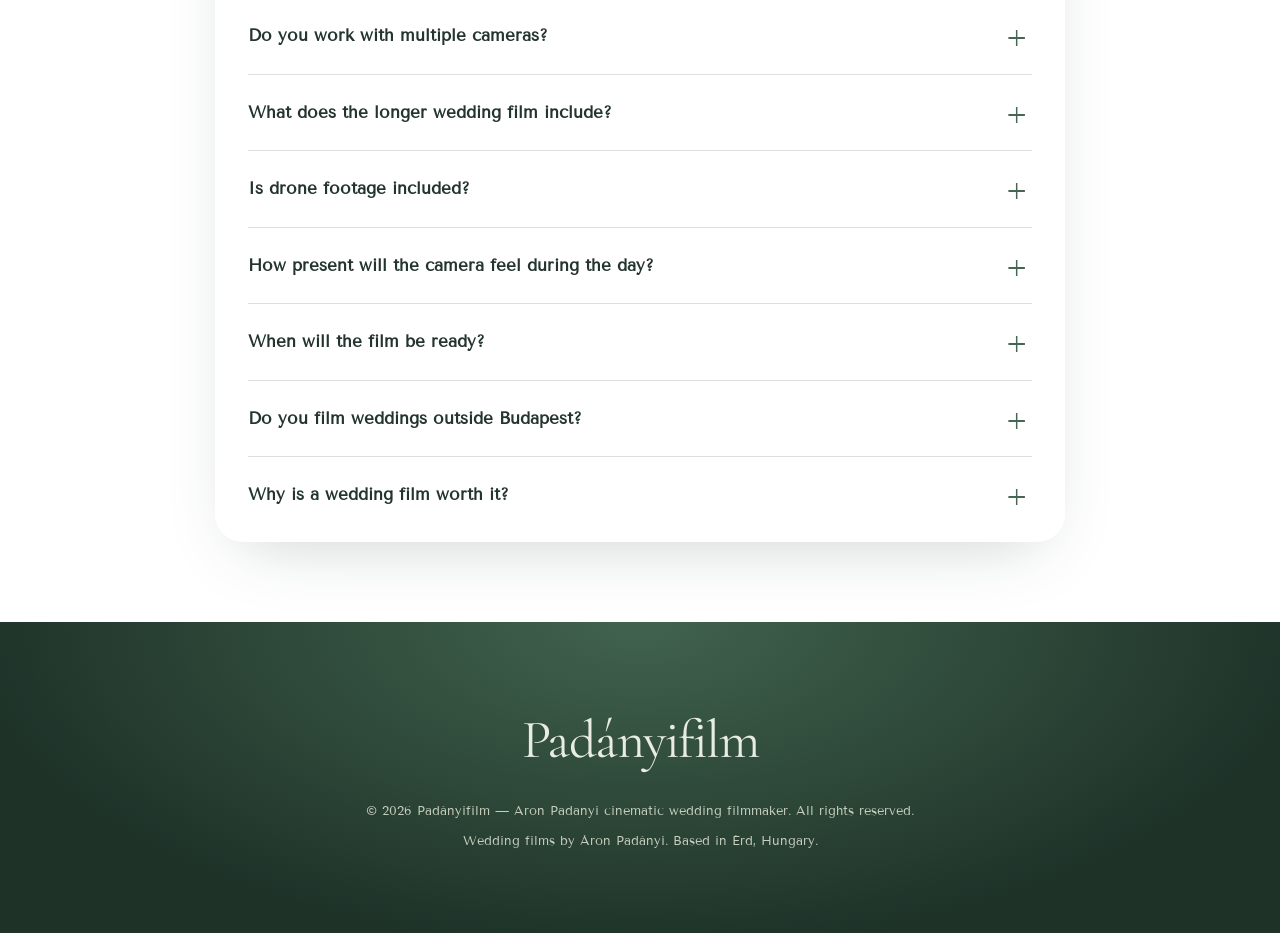
==== commit ee891fa1: "Vélemények" ====
--- a/en/index.html
+++ b/en/index.html
@@ -50,7 +50,7 @@
     "image": "https://padanyifilm.hu/assets/images/hero-wedding.png",
     "url": "https://padanyifilm.hu/en/",
     "telephone": "",
-    "email": "eronnvideo@gmail.com",
+    "email": "padanyifilm@gmail.com",
     "priceRange": "99000–399000 HUF",
     "address": {
       "@type": "PostalAddress",
@@ -247,7 +247,8 @@
       <div class="contact-card">
         <div class="contact-content">
 
-          <form id="contactForm" class="contact-form" action="https://formspree.io/f/xrerwodr" method="POST">
+          <form id="contactForm" class="contact-form" action="https://formspree.io/f/xnpdodpr" method="POST">
+<input type="hidden" name="subject" value="Padányifilm – New wedding enquiry: {{ name }}">
 <div class="form-row-double"><div class="form-field"><label for="contact-date">Wedding date</label><input type="date" id="contact-date" name="wedding_date"></div><div class="form-field"><label for="contact-location">Wedding venue <span class="req">*</span></label><input type="text" id="contact-location" name="wedding_location" placeholder="Town, venue or area" required></div></div>
 <div class="form-row-double"><div class="form-field"><label for="contact-name">Name <span class="req">*</span></label><input type="text" id="contact-name" name="name" autocomplete="name" placeholder="Your names" required></div><div class="form-field"><label for="contact-email">Email address <span class="req">*</span></label><input type="email" id="contact-email" name="email" autocomplete="email" placeholder="Where I can reach you" required></div></div>
 <div class="form-field"><label for="contact-phone">Phone number (optional)</label><input type="tel" id="contact-phone" name="phone" autocomplete="tel" placeholder="+36"></div>
@@ -269,7 +270,7 @@
 
     <div class="contact-icons-grid">
 
-      <a href="mailto:eronnvideo@gmail.com" class="contact-icon" aria-label="Send an email">
+      <a href="mailto:padanyifilm@gmail.com" class="contact-icon" aria-label="Send an email">
         <span class="contact-icon-circle icon-mail" aria-hidden="true">
           <svg viewBox="0 0 24 24" xmlns="http://www.w3.org/2000/svg">
             <path d="M20 4H4c-1.1 0-1.99.9-1.99 2L2 18c0 1.1.9 2 2 2h16c1.1 0 2-.9 2-2V6c0-1.1-.9-2-2-2zm0 4l-8 5-8-5V6l8 5 8-5v2z"/>
@@ -317,150 +318,198 @@
     </div>
   </section>
 
-  <!-- ===== VELEMENYEK (FB iframes via cookie consent) ===== -->
-  <section id="velemenyek" class="reviews-section">
+  <!-- ===== VÉLEMÉNYEK — ellenőrzött Facebook-idézetek ===== -->
+  <section id="velemenyek" class="reviews-section" aria-labelledby="reviews-title">
     <div class="section-title-wrap">
-      <h2 class="lux-title">Reviews</h2>
-    </div>
-<details class="reviews-disclosure"><summary>Read couples’ reviews on Facebook</summary>
-
-    <p class="reviews-controls"><button class="review-consent" type="button">Load Facebook reviews</button><span>Loading enables Facebook embeds. You can also open each review directly.</span></p><div class="reviews-grid">
-
-      <!-- Helper template:
-        Each card has data-fb-src for cookie-deferred iframe loading.
-        Until consent, a placeholder shows with a direct FB link.
-      -->
-
-      <div class="review-card" data-fb-src="https://www.facebook.com/plugins/post.php?show_text=false&href=https%3A%2F%2Fwww.facebook.com%2Fhitmanlevi%2Fposts%2Fpfbid02sseU14qwS2oo4H84SKLWXkzzqShibVxdDBogJtuMu2B8A8drAqP8qSRseyz29hH2l&width=500">
-        <div class="review-placeholder">
-          <svg class="review-placeholder-icon" viewBox="0 0 24 24"><path d="M22 12c0-5.52-4.48-10-10-10S2 6.48 2 12c0 4.84 3.44 8.87 8 9.8V15H8v-3h2V9.5C10 7.57 11.57 6 13.5 6H16v3h-2c-.55 0-1 .45-1 1v2h3v3h-3v6.95c5.05-.5 9-4.76 9-9.95z"/></svg>
-          <span>Facebook review</span>
-          <a class="review-placeholder-link" href="https://www.facebook.com/hitmanlevi/posts/pfbid02sseU14qwS2oo4H84SKLWXkzzqShibVxdDBogJtuMu2B8A8drAqP8qSRseyz29hH2l" target="_blank" rel="noopener">Open on Facebook</a>
-        </div>
-      </div>
-
-      <div class="review-card" data-fb-src="https://www.facebook.com/plugins/post.php?show_text=false&href=https%3A%2F%2Fwww.facebook.com%2Fpermalink.php%3Fstory_fbid%3Dpfbid02kbfAqxYnDFiqptAXHX5jteMGy1nr67emyq4HvJvShEivBoBHiwgKfdcF8dp9iMALl%26id%3D100017724848145&width=500">
-        <div class="review-placeholder">
-          <svg class="review-placeholder-icon" viewBox="0 0 24 24"><path d="M22 12c0-5.52-4.48-10-10-10S2 6.48 2 12c0 4.84 3.44 8.87 8 9.8V15H8v-3h2V9.5C10 7.57 11.57 6 13.5 6H16v3h-2c-.55 0-1 .45-1 1v2h3v3h-3v6.95c5.05-.5 9-4.76 9-9.95z"/></svg>
-          <span>Facebook review</span>
-          <a class="review-placeholder-link" href="https://www.facebook.com/permalink.php?story_fbid=pfbid02kbfAqxYnDFiqptAXHX5jteMGy1nr67emyq4HvJvShEivBoBHiwgKfdcF8dp9iMALl&id=100017724848145" target="_blank" rel="noopener">Open on Facebook</a>
-        </div>
-      </div>
-
-      <div class="review-card" data-fb-src="https://www.facebook.com/plugins/post.php?show_text=false&href=https%3A%2F%2Fwww.facebook.com%2Fmartina.almady%2Fposts%2Fpfbid0icohpsMtGS6zxre1t2H3Px8ZSA8pQxDet63bqTBNJ38gfyY5AhK9ZR6jUL6ckF9l&width=500">
-        <div class="review-placeholder">
-          <svg class="review-placeholder-icon" viewBox="0 0 24 24"><path d="M22 12c0-5.52-4.48-10-10-10S2 6.48 2 12c0 4.84 3.44 8.87 8 9.8V15H8v-3h2V9.5C10 7.57 11.57 6 13.5 6H16v3h-2c-.55 0-1 .45-1 1v2h3v3h-3v6.95c5.05-.5 9-4.76 9-9.95z"/></svg>
-          <span>Facebook review</span>
-          <a class="review-placeholder-link" href="https://www.facebook.com/martina.almady/posts/pfbid0icohpsMtGS6zxre1t2H3Px8ZSA8pQxDet63bqTBNJ38gfyY5AhK9ZR6jUL6ckF9l" target="_blank" rel="noopener">Open on Facebook</a>
-        </div>
-      </div>
-
-      <div class="review-card" data-fb-src="https://www.facebook.com/plugins/post.php?show_text=false&href=https%3A%2F%2Fwww.facebook.com%2Fzsuzsii.b%2Fposts%2Fpfbid0xRpvUYSvb9X5GGkDHV54hWnUmKn6wRfUcjMBACBBfZPLCrz1mGDk6Xypmrk6gboFl&width=500">
-        <div class="review-placeholder">
-          <svg class="review-placeholder-icon" viewBox="0 0 24 24"><path d="M22 12c0-5.52-4.48-10-10-10S2 6.48 2 12c0 4.84 3.44 8.87 8 9.8V15H8v-3h2V9.5C10 7.57 11.57 6 13.5 6H16v3h-2c-.55 0-1 .45-1 1v2h3v3h-3v6.95c5.05-.5 9-4.76 9-9.95z"/></svg>
-          <span>Facebook review</span>
-          <a class="review-placeholder-link" href="https://www.facebook.com/zsuzsii.b/posts/pfbid0xRpvUYSvb9X5GGkDHV54hWnUmKn6wRfUcjMBACBBfZPLCrz1mGDk6Xypmrk6gboFl" target="_blank" rel="noopener">Open on Facebook</a>
-        </div>
-      </div>
-
-      <div class="review-card" data-fb-src="https://www.facebook.com/plugins/post.php?show_text=false&href=https%3A%2F%2Fwww.facebook.com%2Fregina.kosa.7%2Fposts%2Fpfbid032Xo48w7g5P5HVfUxhVLJidpZrGYy6XXqsiiRBNF8ParYi4PbopCK2zmLrenGWHBYl&width=500">
-        <div class="review-placeholder">
-          <svg class="review-placeholder-icon" viewBox="0 0 24 24"><path d="M22 12c0-5.52-4.48-10-10-10S2 6.48 2 12c0 4.84 3.44 8.87 8 9.8V15H8v-3h2V9.5C10 7.57 11.57 6 13.5 6H16v3h-2c-.55 0-1 .45-1 1v2h3v3h-3v6.95c5.05-.5 9-4.76 9-9.95z"/></svg>
-          <span>Facebook review</span>
-          <a class="review-placeholder-link" href="https://www.facebook.com/regina.kosa.7/posts/pfbid032Xo48w7g5P5HVfUxhVLJidpZrGYy6XXqsiiRBNF8ParYi4PbopCK2zmLrenGWHBYl" target="_blank" rel="noopener">Open on Facebook</a>
-        </div>
-      </div>
-
-      <div class="review-card" data-fb-src="https://www.facebook.com/plugins/post.php?show_text=false&href=https%3A%2F%2Fwww.facebook.com%2Fanna.e.geng%2Fposts%2Fpfbid026AF7hw2eKLqDLdwfixQuc9UhiCJuU4anjRk4RyHCTqVJyjVhLG8jKMXcgt8d1YdWl&width=500">
-        <div class="review-placeholder">
-          <svg class="review-placeholder-icon" viewBox="0 0 24 24"><path d="M22 12c0-5.52-4.48-10-10-10S2 6.48 2 12c0 4.84 3.44 8.87 8 9.8V15H8v-3h2V9.5C10 7.57 11.57 6 13.5 6H16v3h-2c-.55 0-1 .45-1 1v2h3v3h-3v6.95c5.05-.5 9-4.76 9-9.95z"/></svg>
-          <span>Facebook review</span>
-          <a class="review-placeholder-link" href="https://www.facebook.com/anna.e.geng/posts/pfbid026AF7hw2eKLqDLdwfixQuc9UhiCJuU4anjRk4RyHCTqVJyjVhLG8jKMXcgt8d1YdWl" target="_blank" rel="noopener">Open on Facebook</a>
-        </div>
-      </div>
-
-      <div class="review-card" data-fb-src="https://www.facebook.com/plugins/post.php?show_text=false&href=https%3A%2F%2Fwww.facebook.com%2Fandras.papp.355%2Fposts%2Fpfbid02USrX9US2fDSsNKXb2ZtFXE7UModdKDxM52q6gQQMk5TJaaoRRAPfFU8kDhho57Yvl&width=500">
-        <div class="review-placeholder">
-          <svg class="review-placeholder-icon" viewBox="0 0 24 24"><path d="M22 12c0-5.52-4.48-10-10-10S2 6.48 2 12c0 4.84 3.44 8.87 8 9.8V15H8v-3h2V9.5C10 7.57 11.57 6 13.5 6H16v3h-2c-.55 0-1 .45-1 1v2h3v3h-3v6.95c5.05-.5 9-4.76 9-9.95z"/></svg>
-          <span>Facebook review</span>
-          <a class="review-placeholder-link" href="https://www.facebook.com/andras.papp.355/posts/pfbid02USrX9US2fDSsNKXb2ZtFXE7UModdKDxM52q6gQQMk5TJaaoRRAPfFU8kDhho57Yvl" target="_blank" rel="noopener">Open on Facebook</a>
-        </div>
-      </div>
-
-      <div class="review-card" data-fb-src="https://www.facebook.com/plugins/post.php?show_text=false&href=https%3A%2F%2Fwww.facebook.com%2Fbarbaracsaradi%2Fposts%2Fpfbid0GRmVcJVr9ZZao5YPeaXdWfDR3ZsMoiS9cHuNNh6WtkpwRHt9TQpRvuc6Joqr7Wqul&width=500">
-        <div class="review-placeholder">
-          <svg class="review-placeholder-icon" viewBox="0 0 24 24"><path d="M22 12c0-5.52-4.48-10-10-10S2 6.48 2 12c0 4.84 3.44 8.87 8 9.8V15H8v-3h2V9.5C10 7.57 11.57 6 13.5 6H16v3h-2c-.55 0-1 .45-1 1v2h3v3h-3v6.95c5.05-.5 9-4.76 9-9.95z"/></svg>
-          <span>Facebook review</span>
-          <a class="review-placeholder-link" href="https://www.facebook.com/barbaracsaradi/posts/pfbid0GRmVcJVr9ZZao5YPeaXdWfDR3ZsMoiS9cHuNNh6WtkpwRHt9TQpRvuc6Joqr7Wqul" target="_blank" rel="noopener">Open on Facebook</a>
-        </div>
-      </div>
-
-      <div class="review-card" data-fb-src="https://www.facebook.com/plugins/post.php?show_text=false&href=https%3A%2F%2Fwww.facebook.com%2Fstella.radi.5%2Fposts%2Fpfbid02UCSQcion7TBNkUkqz3uEma9F6i4oeL4pUc23ezSvGK5auiSnKfiDSGGpcLyA7ZwSl&width=500">
-        <div class="review-placeholder">
-          <svg class="review-placeholder-icon" viewBox="0 0 24 24"><path d="M22 12c0-5.52-4.48-10-10-10S2 6.48 2 12c0 4.84 3.44 8.87 8 9.8V15H8v-3h2V9.5C10 7.57 11.57 6 13.5 6H16v3h-2c-.55 0-1 .45-1 1v2h3v3h-3v6.95c5.05-.5 9-4.76 9-9.95z"/></svg>
-          <span>Facebook review</span>
-          <a class="review-placeholder-link" href="https://www.facebook.com/stella.radi.5/posts/pfbid02UCSQcion7TBNkUkqz3uEma9F6i4oeL4pUc23ezSvGK5auiSnKfiDSGGpcLyA7ZwSl" target="_blank" rel="noopener">Open on Facebook</a>
-        </div>
-      </div>
-
-      <div class="review-card" data-fb-src="https://www.facebook.com/plugins/post.php?show_text=false&href=https%3A%2F%2Fwww.facebook.com%2Fgog.alexandra.10%2Fposts%2Fpfbid0SfLGRGdrnbAcG3oCsNWYT4rWLqtP92kGVTeNNGLPoFse1XMHiUQEzvavYadfjKn3l&width=500">
-        <div class="review-placeholder">
-          <svg class="review-placeholder-icon" viewBox="0 0 24 24"><path d="M22 12c0-5.52-4.48-10-10-10S2 6.48 2 12c0 4.84 3.44 8.87 8 9.8V15H8v-3h2V9.5C10 7.57 11.57 6 13.5 6H16v3h-2c-.55 0-1 .45-1 1v2h3v3h-3v6.95c5.05-.5 9-4.76 9-9.95z"/></svg>
-          <span>Facebook review</span>
-          <a class="review-placeholder-link" href="https://www.facebook.com/gog.alexandra.10/posts/pfbid0SfLGRGdrnbAcG3oCsNWYT4rWLqtP92kGVTeNNGLPoFse1XMHiUQEzvavYadfjKn3l" target="_blank" rel="noopener">Open on Facebook</a>
-        </div>
-      </div>
-
-      <div class="review-card" data-fb-src="https://www.facebook.com/plugins/post.php?show_text=false&href=https%3A%2F%2Fwww.facebook.com%2Fkincso.derjanecz%2Fposts%2Fpfbid0fehtCS8UiPvbMGZbuG5roZ26JKHZ8t1iTCEt7oPfX3EdvKsSx46GJAFvMJKqGq4Kl&width=500">
-        <div class="review-placeholder">
-          <svg class="review-placeholder-icon" viewBox="0 0 24 24"><path d="M22 12c0-5.52-4.48-10-10-10S2 6.48 2 12c0 4.84 3.44 8.87 8 9.8V15H8v-3h2V9.5C10 7.57 11.57 6 13.5 6H16v3h-2c-.55 0-1 .45-1 1v2h3v3h-3v6.95c5.05-.5 9-4.76 9-9.95z"/></svg>
-          <span>Facebook review</span>
-          <a class="review-placeholder-link" href="https://www.facebook.com/kincso.derjanecz/posts/pfbid0fehtCS8UiPvbMGZbuG5roZ26JKHZ8t1iTCEt7oPfX3EdvKsSx46GJAFvMJKqGq4Kl" target="_blank" rel="noopener">Open on Facebook</a>
-        </div>
-      </div>
-
-      <div class="review-card" data-fb-src="https://www.facebook.com/plugins/post.php?show_text=false&href=https%3A%2F%2Fwww.facebook.com%2Freka.kaloczi%2Fposts%2Fpfbid0ox3VFJx5PHdbRbFjxmmd45WVHFfaCAfnv4gtL3g2YruyT2dTHpTrxfvsLJ3DWKq9l&width=500">
-        <div class="review-placeholder">
-          <svg class="review-placeholder-icon" viewBox="0 0 24 24"><path d="M22 12c0-5.52-4.48-10-10-10S2 6.48 2 12c0 4.84 3.44 8.87 8 9.8V15H8v-3h2V9.5C10 7.57 11.57 6 13.5 6H16v3h-2c-.55 0-1 .45-1 1v2h3v3h-3v6.95c5.05-.5 9-4.76 9-9.95z"/></svg>
-          <span>Facebook review</span>
-          <a class="review-placeholder-link" href="https://www.facebook.com/reka.kaloczi/posts/pfbid0ox3VFJx5PHdbRbFjxmmd45WVHFfaCAfnv4gtL3g2YruyT2dTHpTrxfvsLJ3DWKq9l" target="_blank" rel="noopener">Open on Facebook</a>
-        </div>
-      </div>
-
-      <div class="review-card" data-fb-src="https://www.facebook.com/plugins/post.php?show_text=false&href=https%3A%2F%2Fwww.facebook.com%2Fdori.varkonyi.7%2Fposts%2Fpfbid02ARV53gYVhy833cZzR6arYxAQbm7pfXb8LVuB1afsYbKnGLXUhqhzuf2womZcmrwwl&width=500">
-        <div class="review-placeholder">
-          <svg class="review-placeholder-icon" viewBox="0 0 24 24"><path d="M22 12c0-5.52-4.48-10-10-10S2 6.48 2 12c0 4.84 3.44 8.87 8 9.8V15H8v-3h2V9.5C10 7.57 11.57 6 13.5 6H16v3h-2c-.55 0-1 .45-1 1v2h3v3h-3v6.95c5.05-.5 9-4.76 9-9.95z"/></svg>
-          <span>Facebook review</span>
-          <a class="review-placeholder-link" href="https://www.facebook.com/dori.varkonyi.7/posts/pfbid02ARV53gYVhy833cZzR6arYxAQbm7pfXb8LVuB1afsYbKnGLXUhqhzuf2womZcmrwwl" target="_blank" rel="noopener">Open on Facebook</a>
-        </div>
-      </div>
-
-      <div class="review-card" data-fb-src="https://www.facebook.com/plugins/post.php?show_text=false&href=https%3A%2F%2Fwww.facebook.com%2Fpermalink.php%3Fstory_fbid%3Dpfbid02aEtDaTprViuMudgiyd3Xj75NK3eVTcRaFaEE2jGTpNcD5u3WZ4KCXSEFn14CV4Ffl%26id%3D100011555261449&width=500">
-        <div class="review-placeholder">
-          <svg class="review-placeholder-icon" viewBox="0 0 24 24"><path d="M22 12c0-5.52-4.48-10-10-10S2 6.48 2 12c0 4.84 3.44 8.87 8 9.8V15H8v-3h2V9.5C10 7.57 11.57 6 13.5 6H16v3h-2c-.55 0-1 .45-1 1v2h3v3h-3v6.95c5.05-.5 9-4.76 9-9.95z"/></svg>
-          <span>Facebook review</span>
-          <a class="review-placeholder-link" href="https://www.facebook.com/permalink.php?story_fbid=pfbid02aEtDaTprViuMudgiyd3Xj75NK3eVTcRaFaEE2jGTpNcD5u3WZ4KCXSEFn14CV4Ffl&id=100011555261449" target="_blank" rel="noopener">Open on Facebook</a>
-        </div>
-      </div>
-
-      <div class="review-card" data-fb-src="https://www.facebook.com/plugins/post.php?show_text=false&href=https%3A%2F%2Fwww.facebook.com%2Fpermalink.php%3Fstory_fbid%3Dpfbid02LtCxsz9WP8u3pKxcgLFBWofKrYDRxyBD7nid6Y3LHam2hu5xnD4oNtgvoUagoJqYl%26id%3D100004849247998&width=500">
-        <div class="review-placeholder">
-          <svg class="review-placeholder-icon" viewBox="0 0 24 24"><path d="M22 12c0-5.52-4.48-10-10-10S2 6.48 2 12c0 4.84 3.44 8.87 8 9.8V15H8v-3h2V9.5C10 7.57 11.57 6 13.5 6H16v3h-2c-.55 0-1 .45-1 1v2h3v3h-3v6.95c5.05-.5 9-4.76 9-9.95z"/></svg>
-          <span>Facebook review</span>
-          <a class="review-placeholder-link" href="https://www.facebook.com/permalink.php?story_fbid=pfbid02LtCxsz9WP8u3pKxcgLFBWofKrYDRxyBD7nid6Y3LHam2hu5xnD4oNtgvoUagoJqYl&id=100004849247998" target="_blank" rel="noopener">Open on Facebook</a>
-        </div>
-      </div>
-
-      <div class="review-card" data-fb-src="https://www.facebook.com/plugins/post.php?show_text=false&href=https%3A%2F%2Fwww.facebook.com%2Fxenia.zombori%2Fposts%2Fpfbid02hyG33brfpr3PjvFCpHX756cyLhdA5kQxspBv3RMn3mLgdWzkGe5N3JmqX4KSBp3Nl&width=500">
-        <div class="review-placeholder">
-          <svg class="review-placeholder-icon" viewBox="0 0 24 24"><path d="M22 12c0-5.52-4.48-10-10-10S2 6.48 2 12c0 4.84 3.44 8.87 8 9.8V15H8v-3h2V9.5C10 7.57 11.57 6 13.5 6H16v3h-2c-.55 0-1 .45-1 1v2h3v3h-3v6.95c5.05-.5 9-4.76 9-9.95z"/></svg>
-          <span>Facebook review</span>
-          <a class="review-placeholder-link" href="https://www.facebook.com/xenia.zombori/posts/pfbid02hyG33brfpr3PjvFCpHX756cyLhdA5kQxspBv3RMn3mLgdWzkGe5N3JmqX4KSBp3Nl" target="_blank" rel="noopener">Open on Facebook</a>
-        </div>
-      </div>
-
-    </div>
-</details>
+      <h2 class="lux-title" id="reviews-title">Reviews</h2>
+      <p class="reviews-intro">Excerpts from couples’ Facebook reviews, translated from Hungarian.</p>
+    </div>
+    <div class="reviews-grid">
+      <figure class="review-quote-card">
+        <span class="review-quote-mark" aria-hidden="true">“</span>
+        <blockquote><p>“We wholeheartedly recommend Áron. He was professional throughout, and both the short and long films turned out beautifully.”</p></blockquote>
+        <figcaption>
+          <span class="review-author">Alexandra Szilágyi-Góg</span>
+          <a class="review-source" href="https://www.facebook.com/gog.alexandra.10/posts/pfbid02WKqeEd929DPSnJLa5Ww2D1ddu4HPzCTJAJzX2qA7MSuRU4J5XBxSLKwMcKpJKZVnl" target="_blank" rel="noopener noreferrer" aria-label="Alexandra Szilágyi-Góg’s full review on Facebook (opens a new tab)">Full review on Facebook</a>
+        </figcaption>
+      </figure>
+      <figure class="review-quote-card">
+        <span class="review-quote-mark" aria-hidden="true">“</span>
+        <blockquote><p>“He made a fantastic film for us that is always a joy to watch again!”</p></blockquote>
+        <figcaption>
+          <span class="review-author">Luca Furák</span>
+          <a class="review-source" href="https://www.facebook.com/luca.zsiros/posts/pfbid036rKHLjxaj9oFZ8MNZt2HafSzTuLJZ5pGD1uZS7EvKw2ijPqpc5MqY2P5KTMzJXbRl" target="_blank" rel="noopener noreferrer" aria-label="Luca Furák’s full review on Facebook (opens a new tab)">Full review on Facebook</a>
+        </figcaption>
+      </figure>
+      <figure class="review-quote-card">
+        <span class="review-quote-mark" aria-hidden="true">“</span>
+        <blockquote><p>“I wholeheartedly recommend Áron. Working together was really easy, and he made wonderful films!”</p></blockquote>
+        <figcaption>
+          <span class="review-author">Kovács-Csanaki Veronika</span>
+          <a class="review-source" href="https://www.facebook.com/veronika.csanaki/posts/pfbid0hxKduXHHBg5tAfaC28XCxDt1T8gemAYu6NYjVuayLx7yNxerdrE1oqwbdSkZgXGyl" target="_blank" rel="noopener noreferrer" aria-label="Kovács-Csanaki Veronika’s full review on Facebook (opens a new tab)">Full review on Facebook</a>
+        </figcaption>
+      </figure>
+      <figure class="review-quote-card">
+        <span class="review-quote-mark" aria-hidden="true">“</span>
+        <blockquote><p>“He did a professional job, and we received wonderful films at a very fair price!”</p></blockquote>
+        <figcaption>
+          <span class="review-author">Meszlényi Leila</span>
+          <a class="review-source" href="https://www.facebook.com/Leila.0111111111111111111111/posts/pfbid0XDc79unMcx33HqZXq6ciFLizufZzU5sj97ZSPKT7YCGnvQLaLksDsUWjrNbvHXwBl" target="_blank" rel="noopener noreferrer" aria-label="Meszlényi Leila’s full review on Facebook (opens a new tab)">Full review on Facebook</a>
+        </figcaption>
+      </figure>
+      <figure class="review-quote-card">
+        <span class="review-quote-mark" aria-hidden="true">“</span>
+        <blockquote><p>“Áron made our wedding films. He delivered wonderful work; choosing to work with him was the best decision.”</p></blockquote>
+        <figcaption>
+          <span class="review-author">Johanna Blahúz</span>
+          <a class="review-source" href="https://www.facebook.com/johanna.blahuz/posts/pfbid02Snk1tn7Aprwp3rrJGhbbSLjp6swZyhpSCs56j23iQY9fQPwmV4YL36MSoabBvWbml" target="_blank" rel="noopener noreferrer" aria-label="Johanna Blahúz’s full review on Facebook (opens a new tab)">Full review on Facebook</a>
+        </figcaption>
+      </figure>
+      <figure class="review-quote-card">
+        <span class="review-quote-mark" aria-hidden="true">“</span>
+        <blockquote><p>“The short film captured the atmosphere of the day beautifully, and having it ready early was an extra joy.”</p></blockquote>
+        <figcaption>
+          <span class="review-author">Tóth-Üveges Gréta</span>
+          <a class="review-source" href="https://www.facebook.com/greta.uveges.1/posts/pfbid0255srJdH3WSfWHWYCYVBC8mn5rqNcFyFcMWwj84LNHHFHWswzV7PPNct8Fyt2jU3wl" target="_blank" rel="noopener noreferrer" aria-label="Tóth-Üveges Gréta’s full review on Facebook (opens a new tab)">Full review on Facebook</a>
+        </figcaption>
+      </figure>
+      <figure class="review-quote-card">
+        <span class="review-quote-mark" aria-hidden="true">“</span>
+        <blockquote><p>“We wholeheartedly recommend Áron! He was so helpful and always there whenever we had a question!”</p></blockquote>
+        <figcaption>
+          <span class="review-author">Matusné Eigner Virág</span>
+          <a class="review-source" href="https://www.facebook.com/virag.eigner/posts/pfbid0DuJuSwbnVq59yfAfiUWvWvXweWCyGi87XtpnZJgwiTVSLjESmPzUVCQtDC5TV67nl" target="_blank" rel="noopener noreferrer" aria-label="Matusné Eigner Virág’s full review on Facebook (opens a new tab)">Full review on Facebook</a>
+        </figcaption>
+      </figure>
+      <figure class="review-quote-card">
+        <span class="review-quote-mark" aria-hidden="true">“</span>
+        <blockquote><p>“Although we usually dislike being on camera, with him the whole experience felt truly fun and relaxed.”</p></blockquote>
+        <figcaption>
+          <span class="review-author">Dóri Pfandler-Katona</span>
+          <a class="review-source" href="https://www.facebook.com/katona.ddori/posts/pfbid0vjCkrRQMF5nsVs1qVUxFsdmJZqB67bptGVH9joNTfW5Eno2JxAWAcJ7y4WMYgjAel" target="_blank" rel="noopener noreferrer" aria-label="Dóri Pfandler-Katona’s full review on Facebook (opens a new tab)">Full review on Facebook</a>
+        </figcaption>
+      </figure>
+      <figure class="review-quote-card">
+        <span class="review-quote-mark" aria-hidden="true">“</span>
+        <blockquote><p>“Áron captured every moment beautifully; both the long film and the short version were perfect.”</p></blockquote>
+        <figcaption>
+          <span class="review-author">Levente Szigetvári</span>
+          <a class="review-source" href="https://www.facebook.com/hitmanlevi/posts/pfbid02sseU14qwS2oo4H84SKLWXkzzqShibVxdDBogJtuMu2B8A8drAqP8qSRseyz29hH2l" target="_blank" rel="noopener noreferrer" aria-label="Levente Szigetvári’s full review on Facebook (opens a new tab)">Full review on Facebook</a>
+        </figcaption>
+      </figure>
+      <figure class="review-quote-card">
+        <span class="review-quote-mark" aria-hidden="true">“</span>
+        <blockquote><p>“The drone footage turned out beautifully too.”</p></blockquote>
+        <figcaption>
+          <span class="review-author">Hornyák Dóra</span>
+          <a class="review-source" href="https://www.facebook.com/permalink.php?story_fbid=pfbid02kbfAqxYnDFiqptAXHX5jteMGy1nr67emyq4HvJvShEivBoBHiwgKfdcF8dp9iMALl&amp;id=100017724848145" target="_blank" rel="noopener noreferrer" aria-label="Hornyák Dóra’s full review on Facebook (opens a new tab)">Full review on Facebook</a>
+        </figcaption>
+      </figure>
+      <figure class="review-quote-card">
+        <span class="review-quote-mark" aria-hidden="true">“</span>
+        <blockquote><p>“The films captured the atmosphere of our wedding perfectly, and everyone has been praising them ever since!”</p></blockquote>
+        <figcaption>
+          <span class="review-author">Révész-Almády Martina</span>
+          <a class="review-source" href="https://www.facebook.com/martina.almady/posts/pfbid0icohpsMtGS6zxre1t2H3Px8ZSA8pQxDet63bqTBNJ38gfyY5AhK9ZR6jUL6ckF9l" target="_blank" rel="noopener noreferrer" aria-label="Révész-Almády Martina’s full review on Facebook (opens a new tab)">Full review on Facebook</a>
+        </figcaption>
+      </figure>
+      <figure class="review-quote-card">
+        <span class="review-quote-mark" aria-hidden="true">“</span>
+        <blockquote><p>“Áron discreetly followed our entire day, capturing the important events and even the smallest details from multiple angles.”</p></blockquote>
+        <figcaption>
+          <span class="review-author">Zsuzsi Kecskés-Benczur</span>
+          <a class="review-source" href="https://www.facebook.com/zsuzsii.b/posts/pfbid0xRpvUYSvb9X5GGkDHV54hWnUmKn6wRfUcjMBACBBfZPLCrz1mGDk6Xypmrk6gboFl" target="_blank" rel="noopener noreferrer" aria-label="Zsuzsi Kecskés-Benczur’s full review on Facebook (opens a new tab)">Full review on Facebook</a>
+        </figcaption>
+      </figure>
+      <figure class="review-quote-card">
+        <span class="review-quote-mark" aria-hidden="true">“</span>
+        <blockquote><p>“We have watched the shorter version every day since receiving it. A beautifully made, lasting memory of our wedding day.”</p></blockquote>
+        <figcaption>
+          <span class="review-author">Regina Égető-Kósa</span>
+          <a class="review-source" href="https://www.facebook.com/regina.kosa.7/posts/pfbid032Xo48w7g5P5HVfUxhVLJidpZrGYy6XXqsiiRBNF8ParYi4PbopCK2zmLrenGWHBYl" target="_blank" rel="noopener noreferrer" aria-label="Regina Égető-Kósa’s full review on Facebook (opens a new tab)">Full review on Facebook</a>
+        </figcaption>
+      </figure>
+      <figure class="review-quote-card">
+        <span class="review-quote-mark" aria-hidden="true">“</span>
+        <blockquote><p>“Working discreetly while capturing every important moment, he made a film we will treasure forever.”</p></blockquote>
+        <figcaption>
+          <span class="review-author">Bakos-Geng Anna</span>
+          <a class="review-source" href="https://www.facebook.com/anna.e.geng/posts/pfbid026AF7hw2eKLqDLdwfixQuc9UhiCJuU4anjRk4RyHCTqVJyjVhLG8jKMXcgt8d1YdWl" target="_blank" rel="noopener noreferrer" aria-label="Bakos-Geng Anna’s full review on Facebook (opens a new tab)">Full review on Facebook</a>
+        </figcaption>
+      </figure>
+      <figure class="review-quote-card">
+        <span class="review-quote-mark" aria-hidden="true">“</span>
+        <blockquote><p>“He beautifully captured every important and intimate moment of our wedding. Professional and attentive.”</p></blockquote>
+        <figcaption>
+          <span class="review-author">András Papp</span>
+          <a class="review-source" href="https://www.facebook.com/andras.papp.355/posts/pfbid02USrX9US2fDSsNKXb2ZtFXE7UModdKDxM52q6gQQMk5TJaaoRRAPfFU8kDhho57Yvl" target="_blank" rel="noopener noreferrer" aria-label="András Papp’s full review on Facebook (opens a new tab)">Full review on Facebook</a>
+        </figcaption>
+      </figure>
+      <figure class="review-quote-card">
+        <span class="review-quote-mark" aria-hidden="true">“</span>
+        <blockquote><p>“Throughout the day, he was kind, helpful and accommodating with us and the other suppliers. He captured every important detail.”</p></blockquote>
+        <figcaption>
+          <span class="review-author">Barbara Radnics-Csárádi</span>
+          <a class="review-source" href="https://www.facebook.com/barbaracsaradi/posts/pfbid0GRmVcJVr9ZZao5YPeaXdWfDR3ZsMoiS9cHuNNh6WtkpwRHt9TQpRvuc6Joqr7Wqul" target="_blank" rel="noopener noreferrer" aria-label="Barbara Radnics-Csárádi’s full review on Facebook (opens a new tab)">Full review on Facebook</a>
+        </figcaption>
+      </figure>
+      <figure class="review-quote-card">
+        <span class="review-quote-mark" aria-hidden="true">“</span>
+        <blockquote><p>“The long film perfectly captures the atmosphere of the day; it feels as though we are reliving every moment.”</p></blockquote>
+        <figcaption>
+          <span class="review-author">Szigetvári Rádi Stella</span>
+          <a class="review-source" href="https://www.facebook.com/stella.radi.5/posts/pfbid02UCSQcion7TBNkUkqz3uEma9F6i4oeL4pUc23ezSvGK5auiSnKfiDSGGpcLyA7ZwSl" target="_blank" rel="noopener noreferrer" aria-label="Szigetvári Rádi Stella’s full review on Facebook (opens a new tab)">Full review on Facebook</a>
+        </figcaption>
+      </figure>
+      <figure class="review-quote-card">
+        <span class="review-quote-mark" aria-hidden="true">“</span>
+        <blockquote><p>“Áron made my dream come true and created the perfect wedding film for us.”</p></blockquote>
+        <figcaption>
+          <span class="review-author">Földesi-Derjanecz Kincső</span>
+          <a class="review-source" href="https://www.facebook.com/kincso.derjanecz/posts/pfbid0fehtCS8UiPvbMGZbuG5roZ26JKHZ8t1iTCEt7oPfX3EdvKsSx46GJAFvMJKqGq4Kl" target="_blank" rel="noopener noreferrer" aria-label="Földesi-Derjanecz Kincső’s full review on Facebook (opens a new tab)">Full review on Facebook</a>
+        </figcaption>
+      </figure>
+      <figure class="review-quote-card">
+        <span class="review-quote-mark" aria-hidden="true">“</span>
+        <blockquote><p>“The film turned out beautifully, both films were ready on time, and I can only recommend him!”</p></blockquote>
+        <figcaption>
+          <span class="review-author">Réka Tercs-Kálóczi</span>
+          <a class="review-source" href="https://www.facebook.com/reka.kaloczi/posts/pfbid0ox3VFJx5PHdbRbFjxmmd45WVHFfaCAfnv4gtL3g2YruyT2dTHpTrxfvsLJ3DWKq9l" target="_blank" rel="noopener noreferrer" aria-label="Réka Tercs-Kálóczi’s full review on Facebook (opens a new tab)">Full review on Facebook</a>
+        </figcaption>
+      </figure>
+      <figure class="review-quote-card">
+        <span class="review-quote-mark" aria-hidden="true">“</span>
+        <blockquote><p>“The film was perfect in both quality and content. We met a reliable, very kind and lovely person.”</p></blockquote>
+        <figcaption>
+          <span class="review-author">Regécziné Várkonyi Dóra</span>
+          <a class="review-source" href="https://www.facebook.com/dori.varkonyi.7/posts/pfbid02ARV53gYVhy833cZzR6arYxAQbm7pfXb8LVuB1afsYbKnGLXUhqhzuf2womZcmrwwl" target="_blank" rel="noopener noreferrer" aria-label="Regécziné Várkonyi Dóra’s full review on Facebook (opens a new tab)">Full review on Facebook</a>
+        </figcaption>
+      </figure>
+      <figure class="review-quote-card">
+        <span class="review-quote-mark" aria-hidden="true">“</span>
+        <blockquote><p>“Beautiful, high-quality films were made of our big day. We recommend him to everyone!”</p></blockquote>
+        <figcaption>
+          <span class="review-author">Dóra Nágel-Deák</span>
+          <a class="review-source" href="https://www.facebook.com/permalink.php?story_fbid=pfbid02aEtDaTprViuMudgiyd3Xj75NK3eVTcRaFaEE2jGTpNcD5u3WZ4KCXSEFn14CV4Ffl&amp;id=100011555261449" target="_blank" rel="noopener noreferrer" aria-label="Dóra Nágel-Deák’s full review on Facebook (opens a new tab)">Full review on Facebook</a>
+        </figcaption>
+      </figure>
+      <figure class="review-quote-card">
+        <span class="review-quote-mark" aria-hidden="true">“</span>
+        <blockquote><p>“The way the film was matched to the music was masterful, and it was done in a short time.”</p></blockquote>
+        <figcaption>
+          <span class="review-author">Angéla Vizi</span>
+          <a class="review-source" href="https://www.facebook.com/permalink.php?story_fbid=pfbid02LtCxsz9WP8u3pKxcgLFBWofKrYDRxyBD7nid6Y3LHam2hu5xnD4oNtgvoUagoJqYl&amp;id=100004849247998" target="_blank" rel="noopener noreferrer" aria-label="Angéla Vizi’s full review on Facebook (opens a new tab)">Full review on Facebook</a>
+        </figcaption>
+      </figure>
+      <figure class="review-quote-card">
+        <span class="review-quote-mark" aria-hidden="true">“</span>
+        <blockquote><p>“He also worked well with our photographer on the wedding day. Thank you for your work!”</p></blockquote>
+        <figcaption>
+          <span class="review-author">Rédeiné Zombori Xénia</span>
+          <a class="review-source" href="https://www.facebook.com/xenia.zombori/posts/pfbid02hyG33brfpr3PjvFCpHX756cyLhdA5kQxspBv3RMn3mLgdWzkGe5N3JmqX4KSBp3Nl" target="_blank" rel="noopener noreferrer" aria-label="Rédeiné Zombori Xénia’s full review on Facebook (opens a new tab)">Full review on Facebook</a>
+        </figcaption>
+      </figure>
+    </div>
   </section>
 
   <!-- ===== INFORMACIOK ===== -->
@@ -526,18 +575,6 @@
       <p class="footer-meta">Wedding films by Áron Padányi. Based in Érd, Hungary.</p>
     </div>
   </footer>
-
-  <!-- ===== COOKIE BANNER ===== -->
-  <div id="cookieBanner" class="cookie-banner" role="dialog" aria-label="Cookie consent">
-    <p class="cookie-banner-text">
-      This page uses Facebook embeds to display reviews.
-      These may store third-party cookies. Do you allow them?
-    </p>
-    <div class="cookie-banner-buttons">
-      <button id="cookieDecline" class="cookie-btn cookie-btn-decline" type="button">Decline</button>
-      <button id="cookieAccept" class="cookie-btn cookie-btn-accept" type="button">Accept</button>
-    </div>
-  </div>
 
   <!-- ===== Leaflet JS + site scripts ===== -->
   <script src="https://unpkg.com/leaflet/dist/leaflet.js"></script>
--- a/brand.css
+++ b/brand.css
@@ -1,4 +1,4 @@
-/* padanyifilm — first local brand direction, shared by HU and EN. */
+/* Padányifilm — shared by HU and EN. */
 :root { --ink:#242925; --muted:#62675f; --paper:#fcfcf9; --line:#d9ddd3; --accent:#59634c; --serif:'Cormorant Garamond',Georgia,serif; --sans:'Tenor Sans',Arial,sans-serif; }
 * {box-sizing:border-box} html {scroll-behavior:smooth;scroll-padding-top:100px} body {margin:0;background:var(--paper);color:var(--ink);font-family:var(--sans);font-size:16px;line-height:1.7;-webkit-font-smoothing:antialiased} img {display:block;max-width:100%} a {color:inherit} button,input,textarea,select {font:inherit} button,a {touch-action:manipulation} button {cursor:pointer} :focus-visible {outline:2px solid var(--accent);outline-offset:5px} .skip-link {position:fixed;left:16px;top:-100px;z-index:10000;background:white;padding:12px}.skip-link:focus {top:10px}
 .hero {padding:30px max(24px,calc((100vw - 1280px)/2)) 76px;position:relative}.brand-wordmark {display:inline-block;text-decoration:none;font-family:var(--serif);font-size:40px;line-height:1;letter-spacing:-1.6px}.brand-wordmark>span {font-style:italic}.brand-wordmark small {display:block;font-family:var(--sans);font-size:11px;line-height:1.6;letter-spacing:2px;margin-top:12px}.lang-switch {position:absolute;top:40px;right:max(24px,calc((100vw - 1280px)/2));display:flex;gap:18px;font-size:14px}.lang-switch a {text-decoration:none;color:var(--muted)}.lang-current {border-bottom:1px solid var(--ink)}
@@ -81,3 +81,19 @@
 .about-body{grid-area:body;color:var(--muted)}.about-body p{margin:0 0 18px}.about-body p:last-child{margin-bottom:0}
 @media(max-width:1000px){.about-portrait-layout{column-gap:32px}.about-intro .about-heading{font-size:40px}}
 @media(max-width:760px){.about-portrait-layout{grid-template-columns:1fr;grid-template-areas:'intro' 'portrait' 'body';gap:24px}.about-intro .about-heading{font-size:36px;margin-bottom:18px}.about-intro>p:last-child{margin-bottom:0}.about-portrait{width:100%;max-width:360px;justify-self:center;padding:6px;border-radius:24px}.about-portrait img{border-radius:18px;aspect-ratio:1/1;object-position:50% 40%}.about-body{font-size:16px}}
+
+/* Always-visible, locally rendered review excerpts. */
+.reviews-section{position:relative;padding:0 24px 64px;background:radial-gradient(ellipse at 12% 12%,#ffffffb3,transparent 55%),linear-gradient(135deg,#e9f0e8,#e1ebe3 55%,#edf2ec);border-block:1px solid #fff}
+.reviews-intro{max-width:620px;margin:18px auto 0;color:#526357;font-size:16px;line-height:1.7}
+.reviews-grid{max-width:1200px;display:grid;grid-template-columns:repeat(3,minmax(0,1fr));gap:20px;align-items:stretch}
+.review-quote-card{position:relative;display:flex;flex-direction:column;min-width:0;margin:0;padding:28px 28px 24px;background:linear-gradient(145deg,#ffffffd6,#ffffff70);border:1px solid #ffffff;border-radius:24px;box-shadow:inset 0 1px 0 #fff,0 14px 34px -26px #2d4a3c66;backdrop-filter:blur(16px);-webkit-backdrop-filter:blur(16px)}
+.review-quote-mark{display:block;height:36px;color:#748e7b;font-family:var(--serif);font-size:64px;line-height:1;user-select:none}
+.review-quote-card blockquote{margin:16px 0 24px;flex:1}
+.review-quote-card blockquote p{margin:0;font-family:var(--serif);font-size:25px;font-weight:500;line-height:1.35;overflow-wrap:break-word}
+.review-quote-card figcaption{padding-top:18px;border-top:1px solid #536e5d29;display:flex;flex-direction:column;align-items:flex-start;gap:6px}
+.review-author{font-size:16px;line-height:1.5;font-weight:600;overflow-wrap:break-word}
+.review-source{display:inline-flex;align-items:center;min-height:44px;font-size:14px;line-height:1.5;color:#45604e;text-decoration:underline;text-decoration-color:#45604e66;text-underline-offset:5px}
+.review-source:hover{color:#243d2c;text-decoration-color:currentColor}
+@media(min-width:1101px){.review-quote-card:nth-child(6n+2){background:linear-gradient(145deg,#f9fcf7ed,#dce9dba6)}}
+@media(max-width:1100px){.reviews-grid{grid-template-columns:repeat(2,minmax(0,1fr))}}
+@media(max-width:640px){.reviews-section{padding:0 20px 40px}.reviews-grid{grid-template-columns:minmax(0,1fr);gap:16px}.reviews-intro{margin-top:12px}.review-quote-card{padding:22px 24px 18px;border-radius:22px}.review-quote-mark{font-size:54px;height:28px}.review-quote-card blockquote{margin:14px 0 20px}.review-quote-card blockquote p{font-size:24px;line-height:1.35}.review-quote-card figcaption{padding-top:14px;gap:2px}}
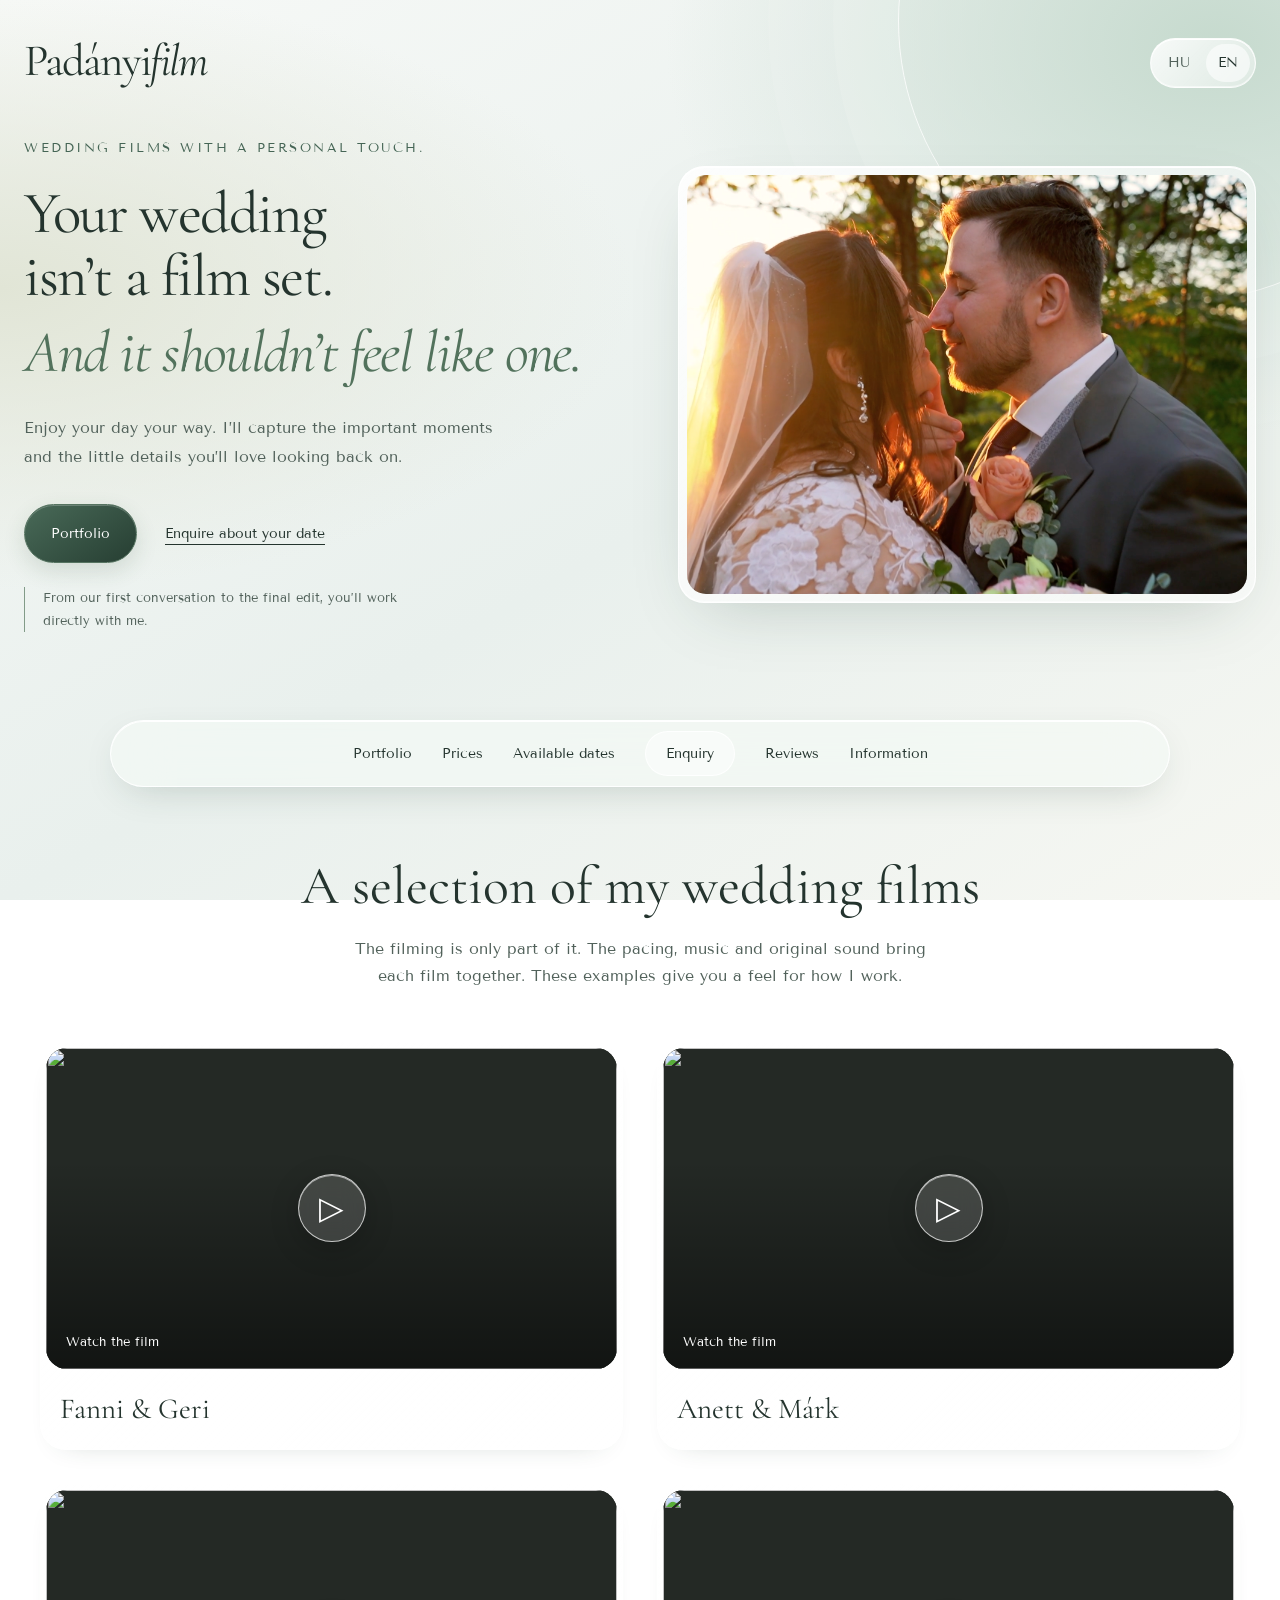
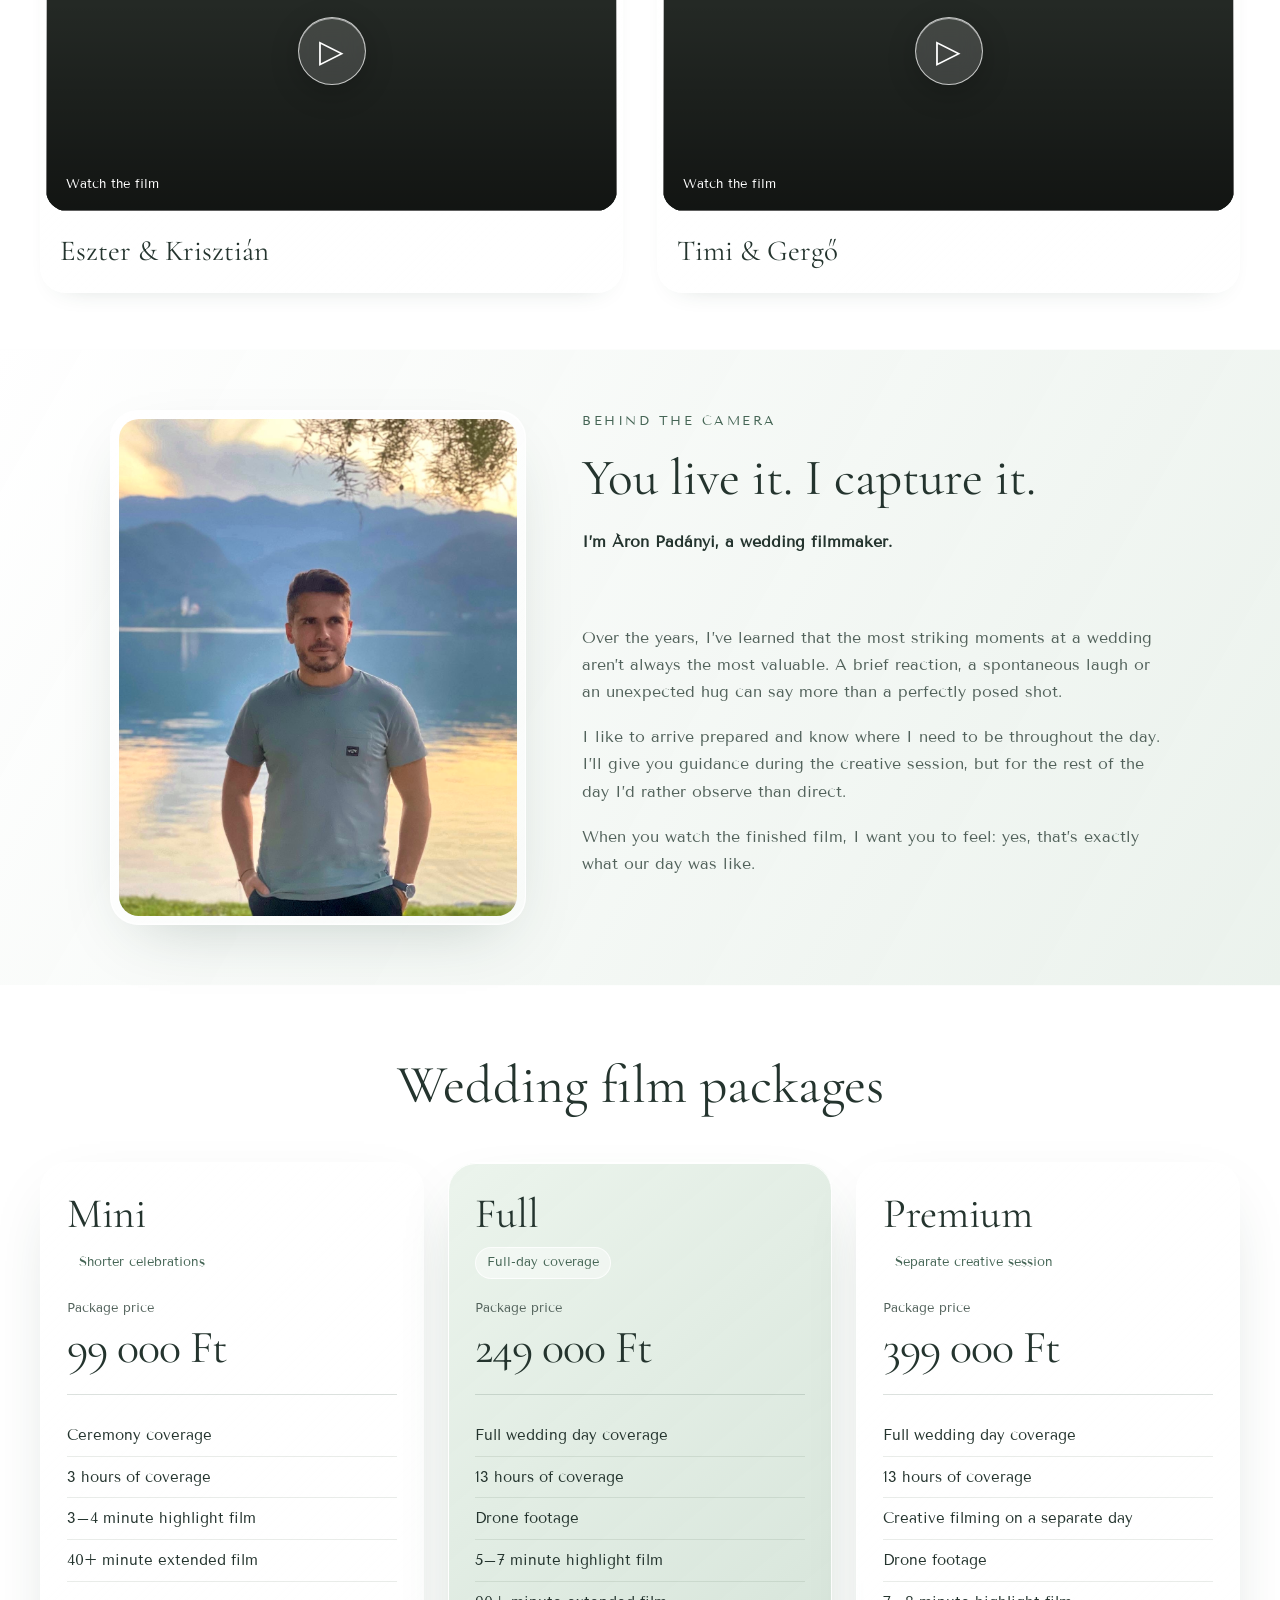
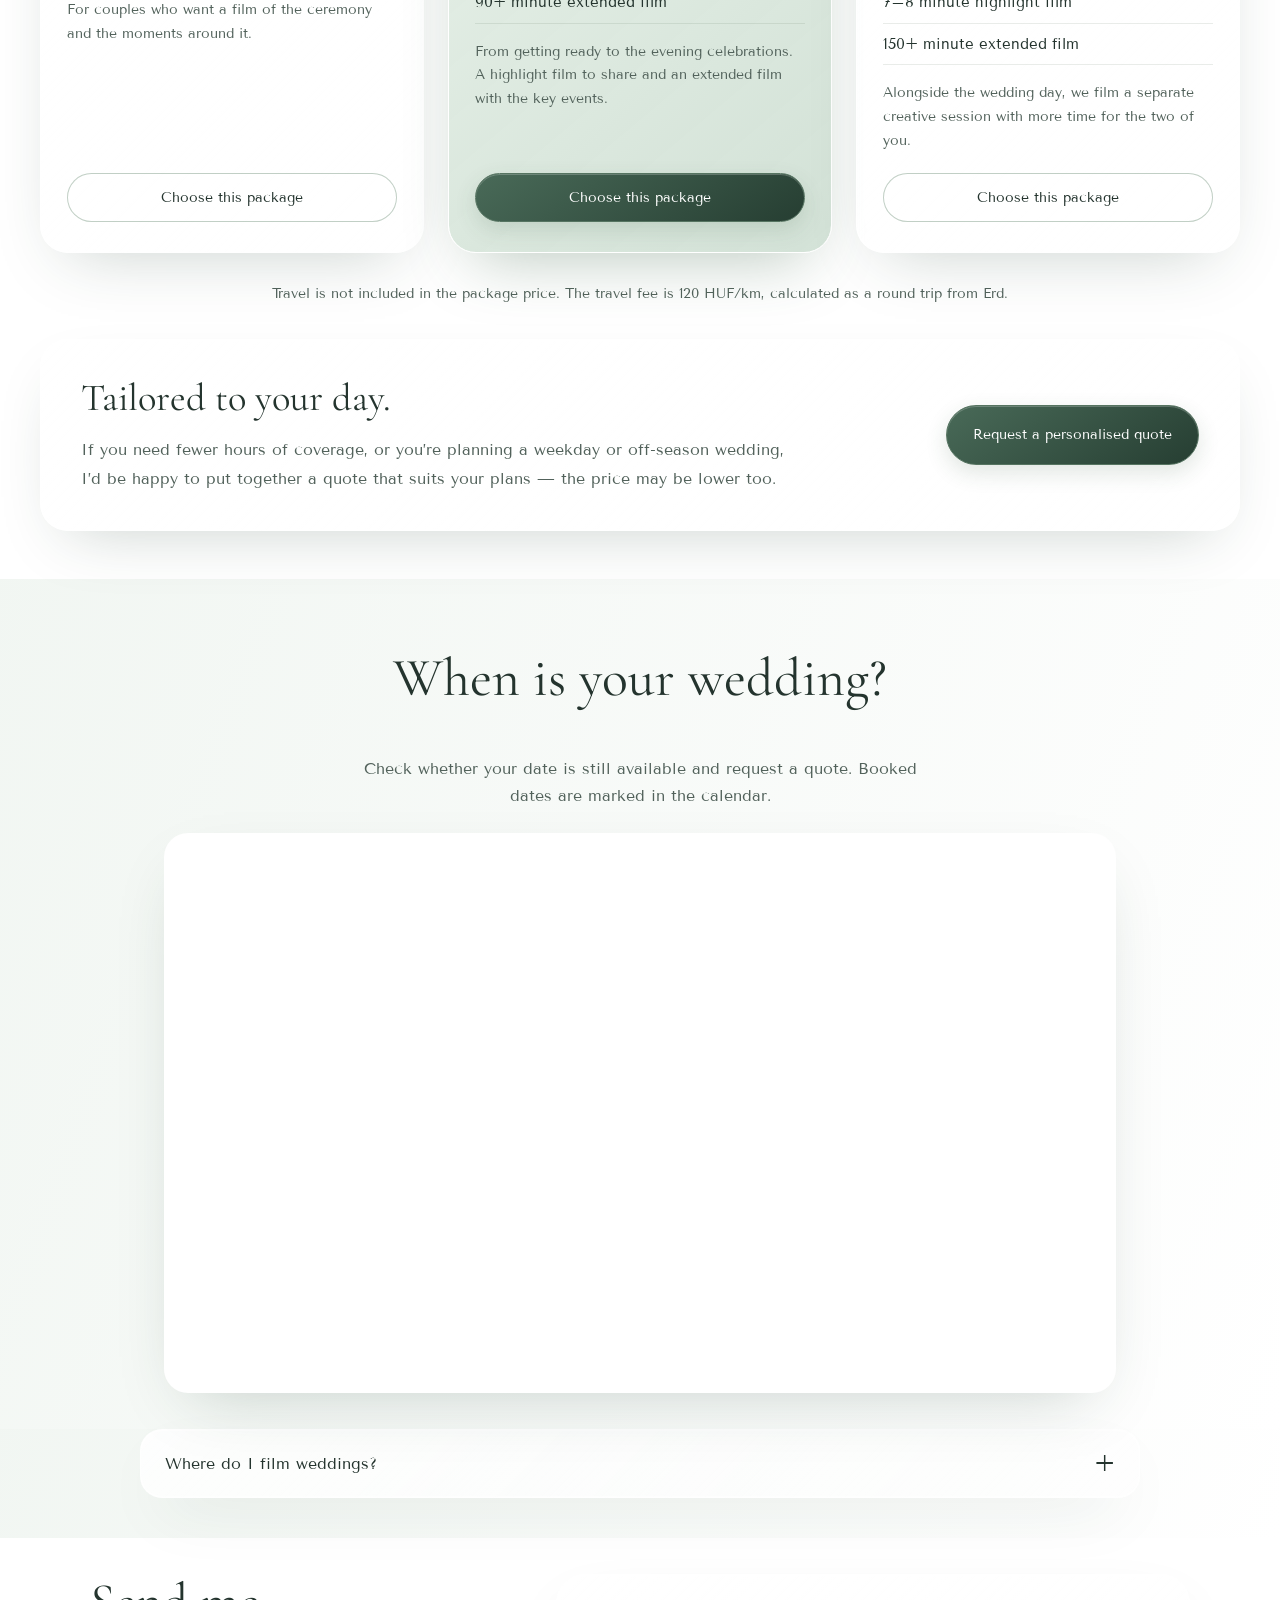
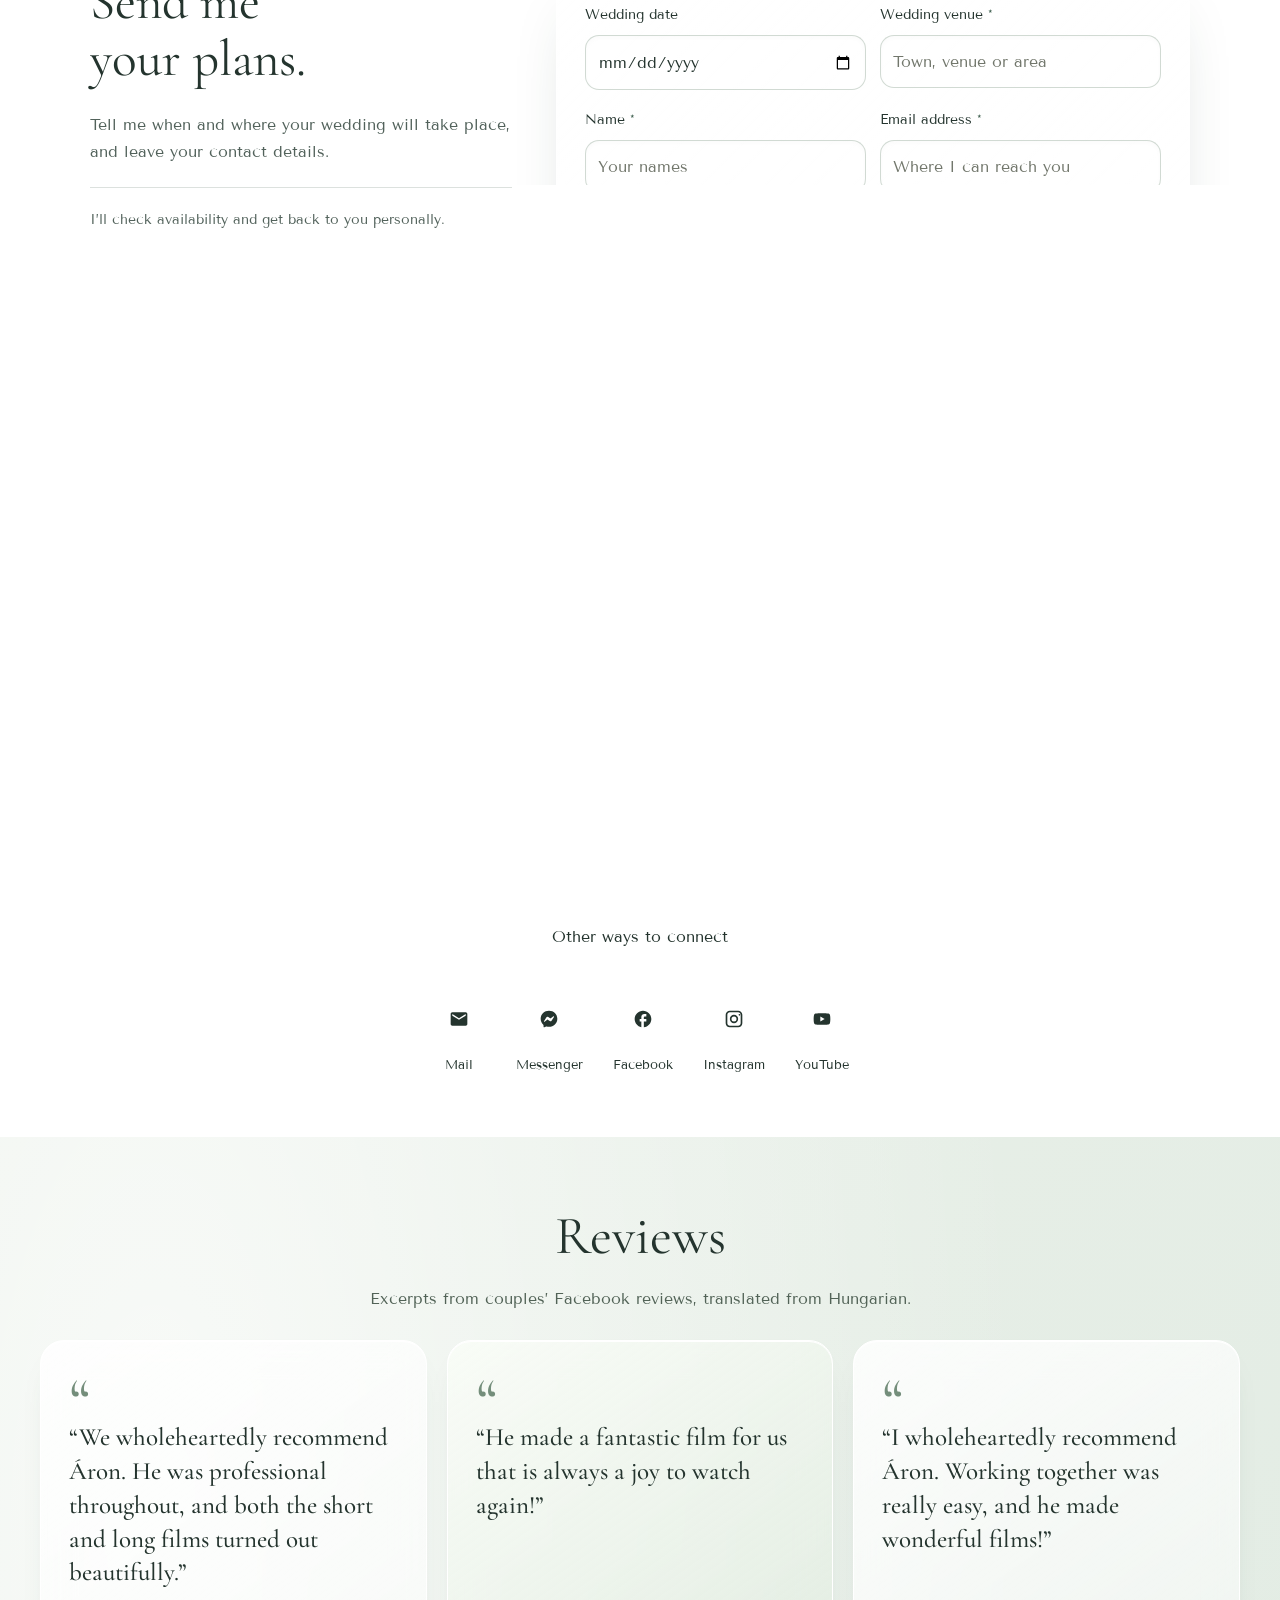
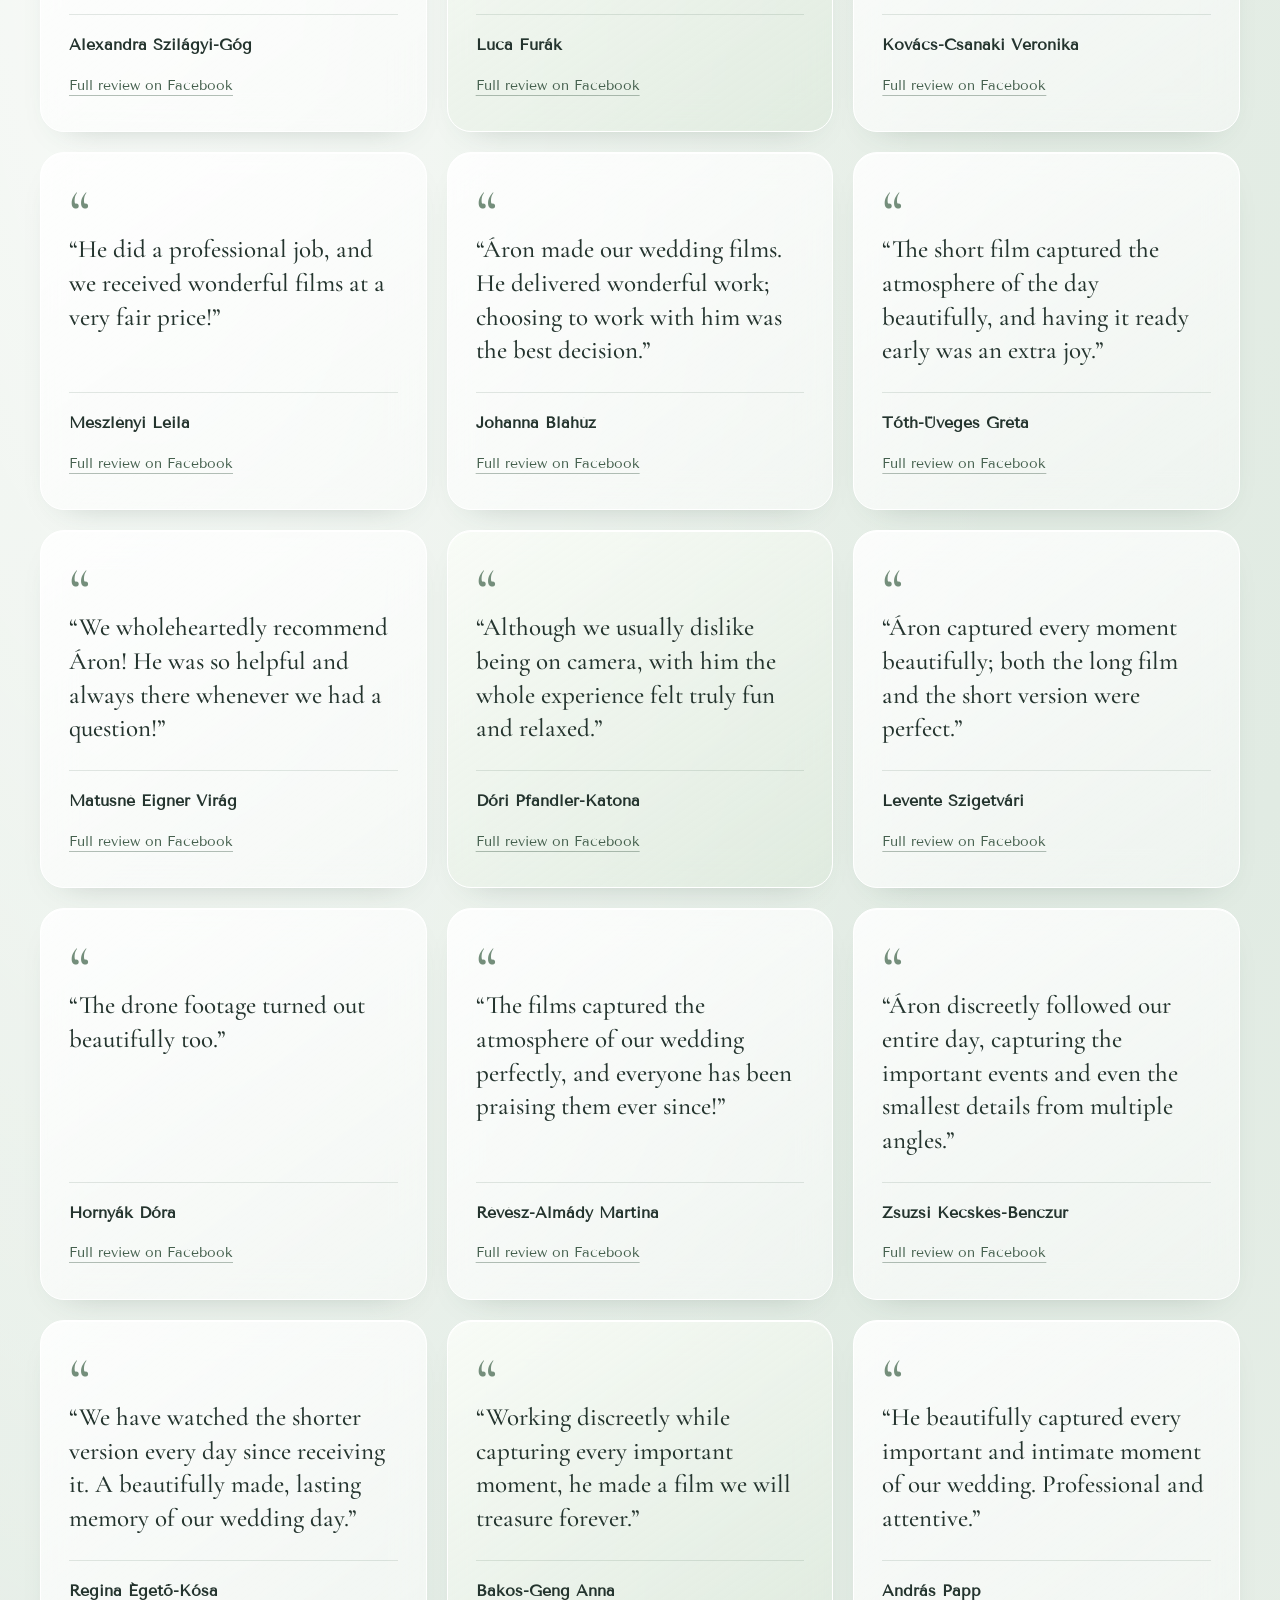
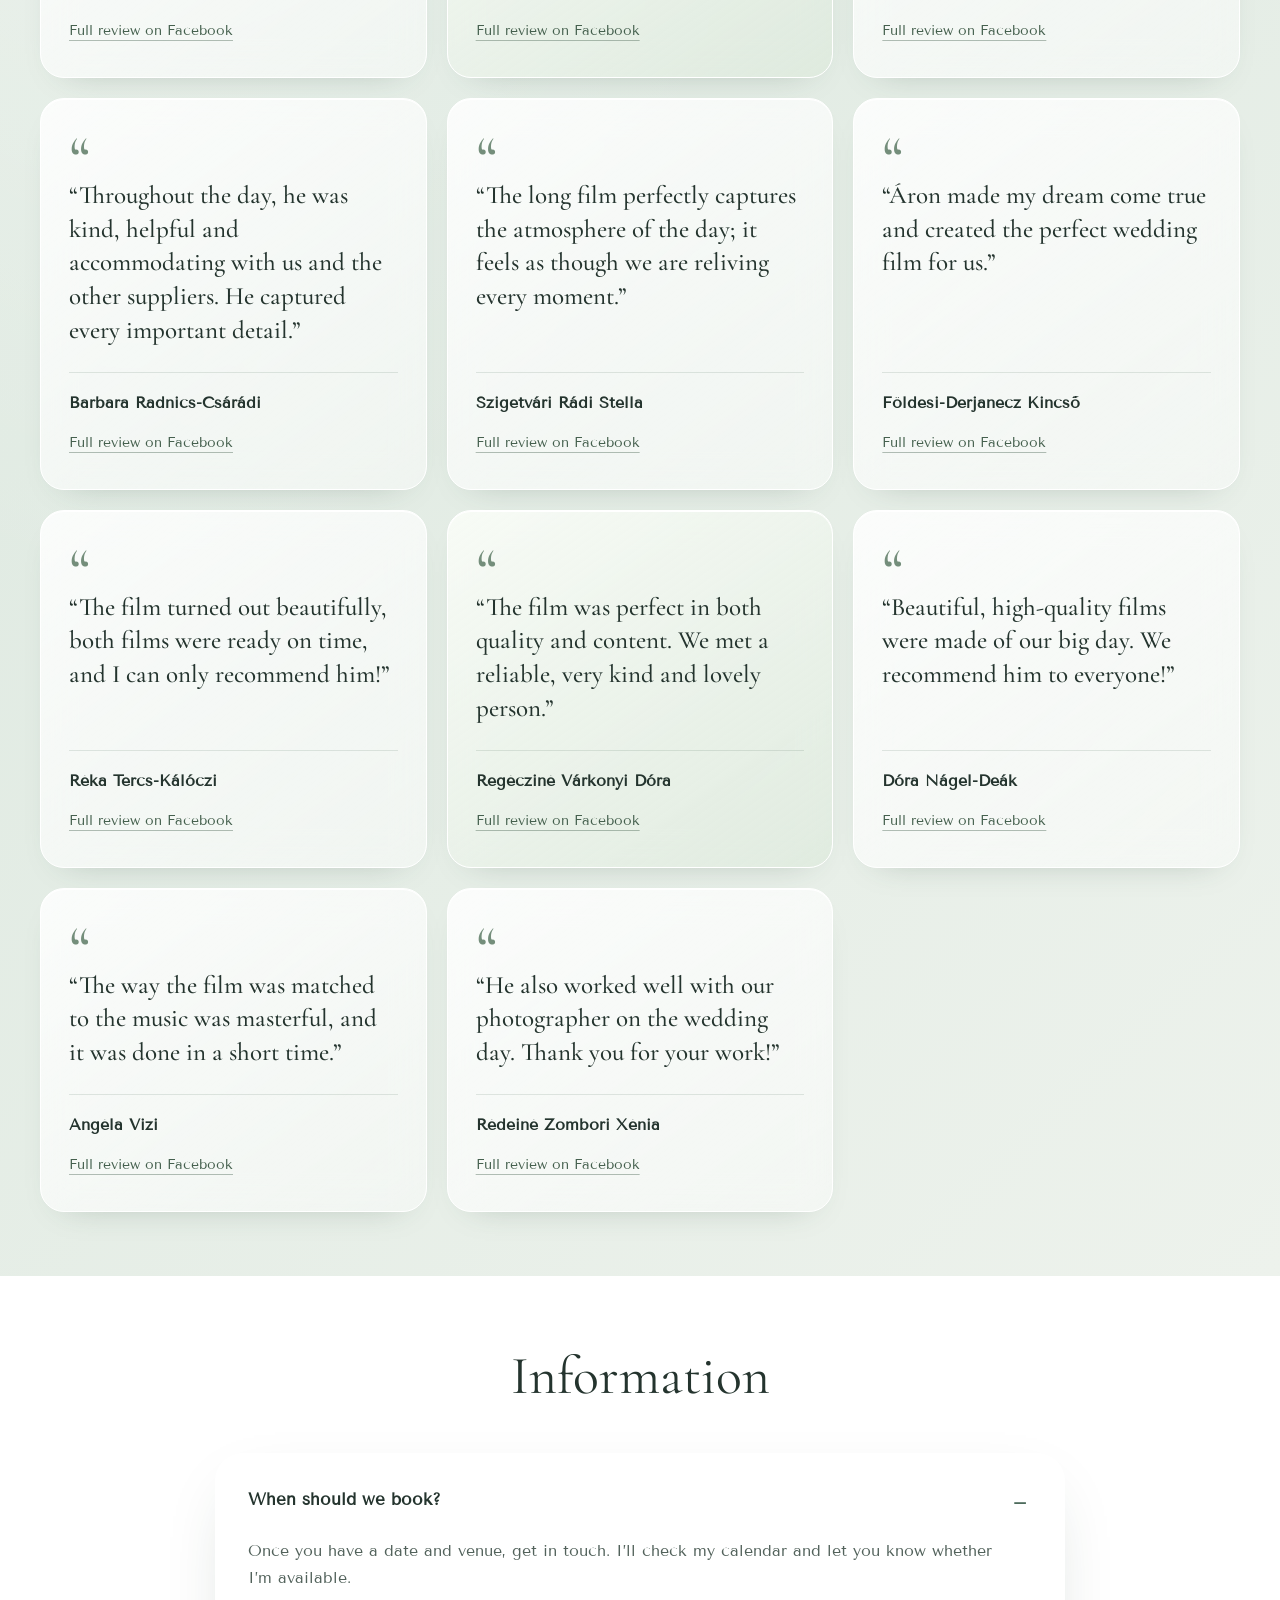
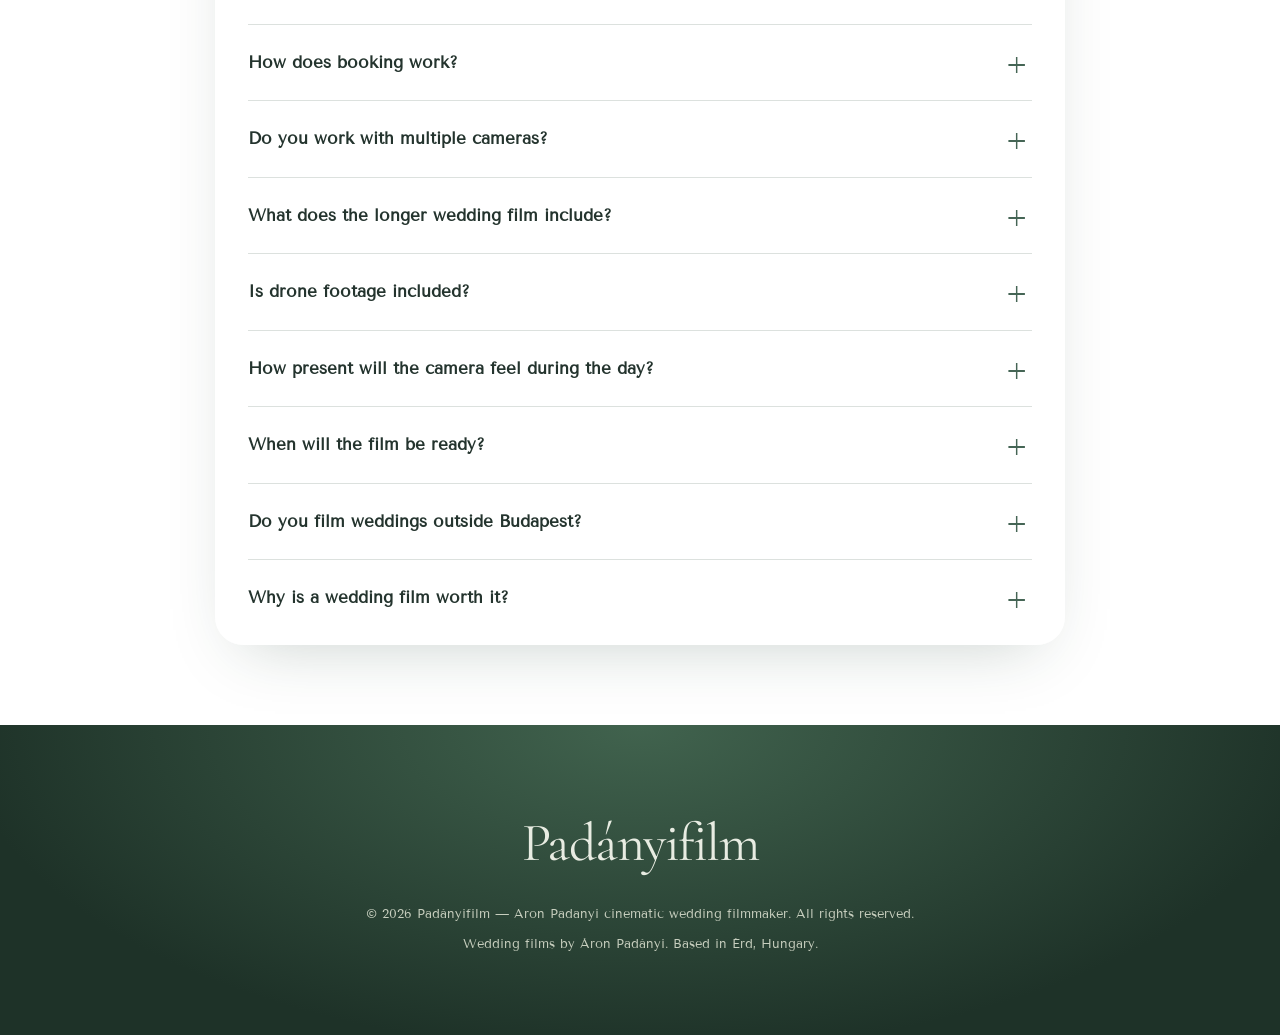
==== commit 9ec311cc: "Hol találtak meg" ====
--- a/en/index.html
+++ b/en/index.html
@@ -254,6 +254,7 @@
 <div class="form-field"><label for="contact-phone">Phone number (optional)</label><input type="tel" id="contact-phone" name="phone" autocomplete="tel" placeholder="+36"></div>
 <div class="form-field"><label for="contact-package">Package (optional)</label><select id="contact-package" name="package"><option value="">Not sure yet</option><option value="Mini">Mini</option><option value="Full">Full</option><option value="Premium">Premium</option></select></div>
 <div class="form-field"><label for="contact-planned-coverage">Planned coverage (optional)</label><input type="text" id="contact-planned-coverage" name="planned_coverage" placeholder="E.g. 10 hours, 2 pm–midnight, or we're not sure yet"></div>
+<div class="form-field"><label for="contact-source">How did you hear about me? (optional)</label><select id="contact-source" name="referral_source"><option value="">Choose an option</option><option value="Ajánlás">Recommendation</option><option value="Facebook">Facebook</option><option value="Instagram">Instagram</option><option value="YouTube">YouTube</option><option value="Google">Google</option><option value="TikTok">TikTok</option></select></div>
 <div class="form-field"><label for="contact-message">Notes (optional)</label><textarea id="contact-message" name="message" placeholder="Anything else you’d like me to know?"></textarea></div>
  <button type="submit" class="form-submit">Send my enquiry</button><div id="formStatus" class="form-status" role="status" aria-live="polite"></div></form>
 
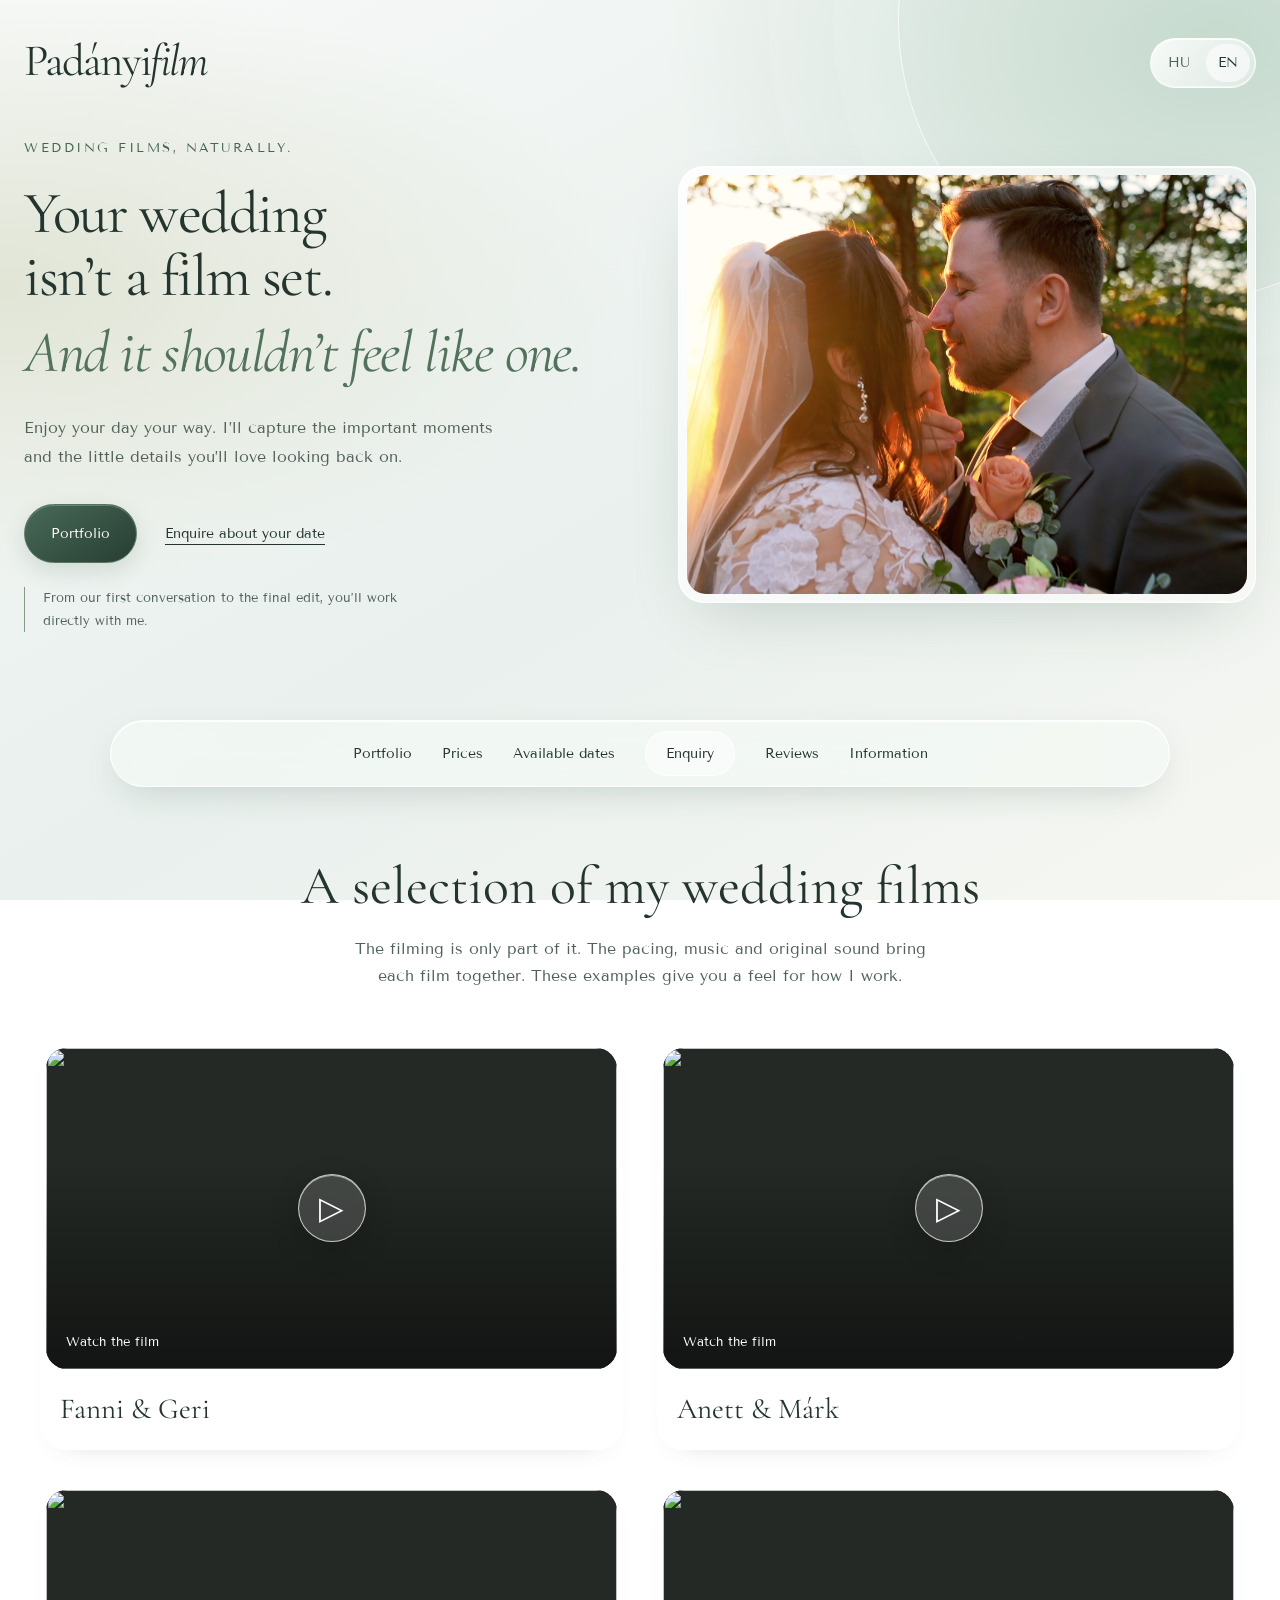
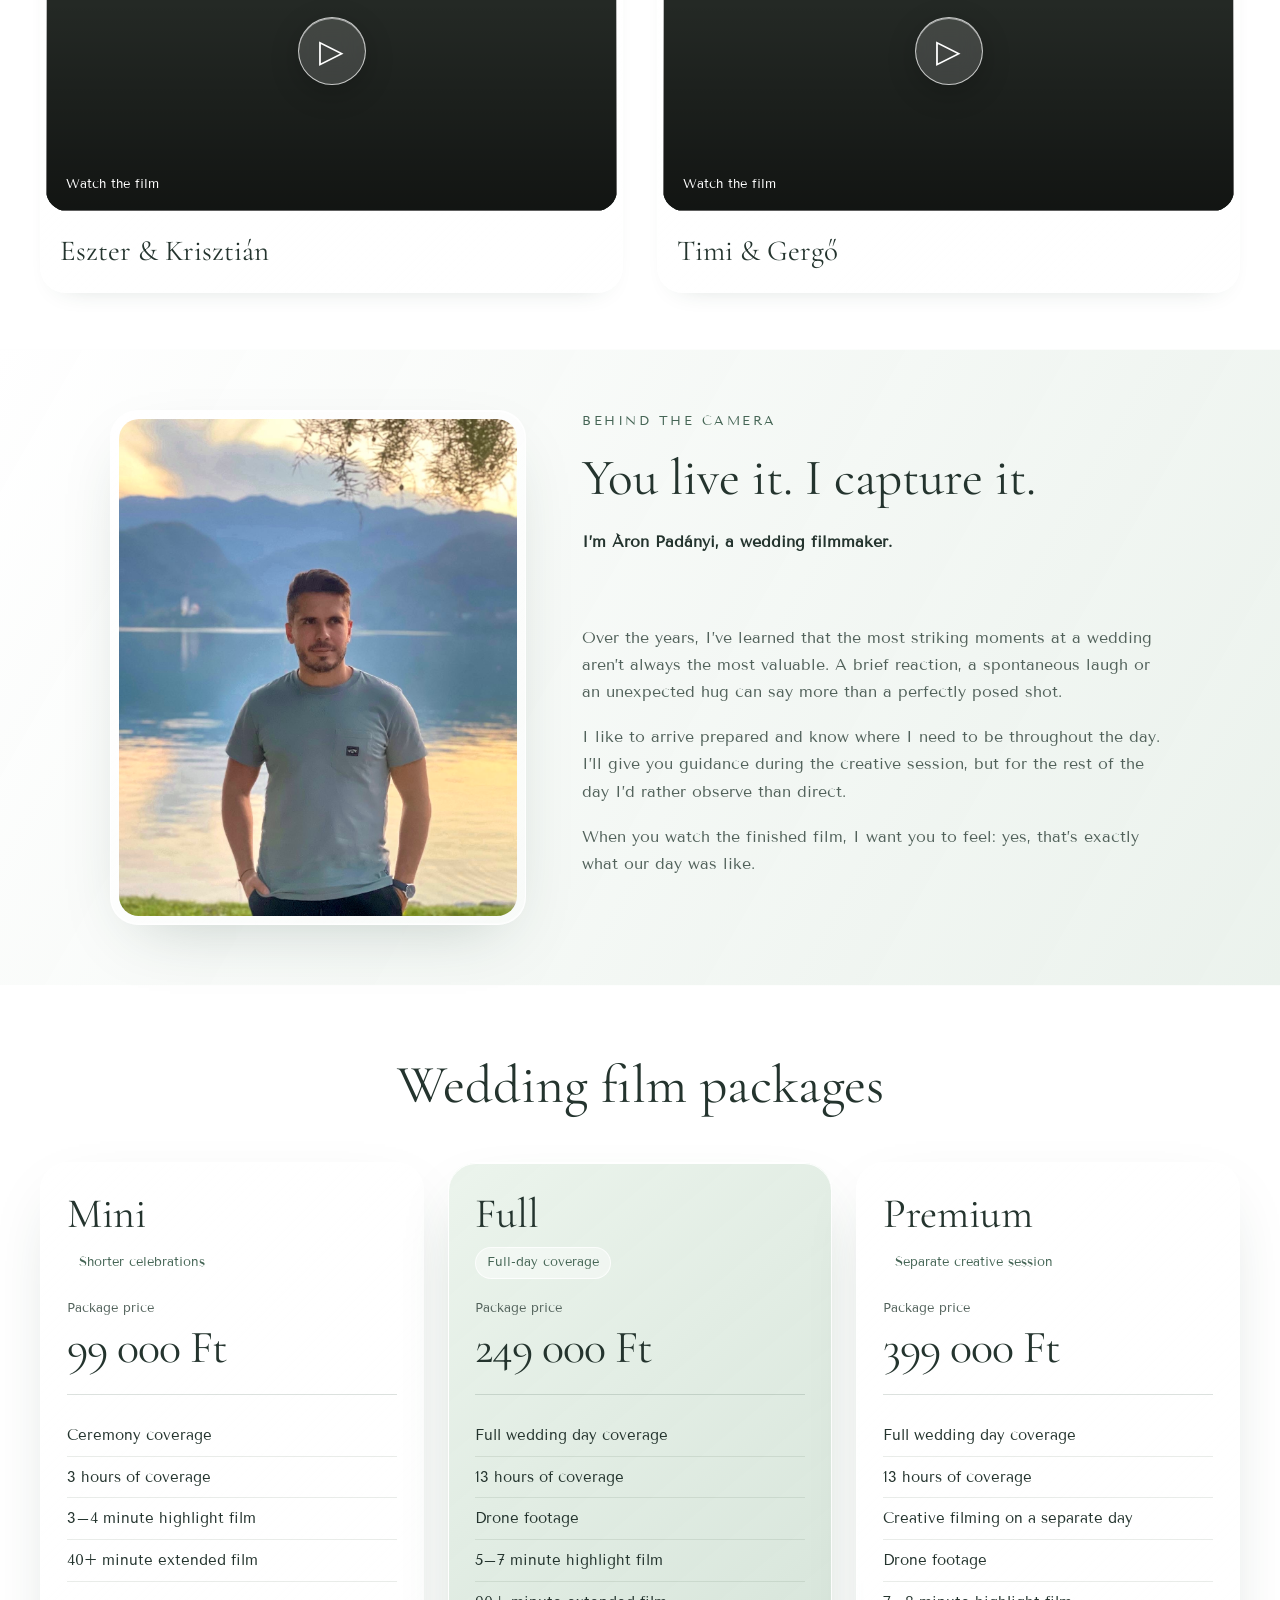
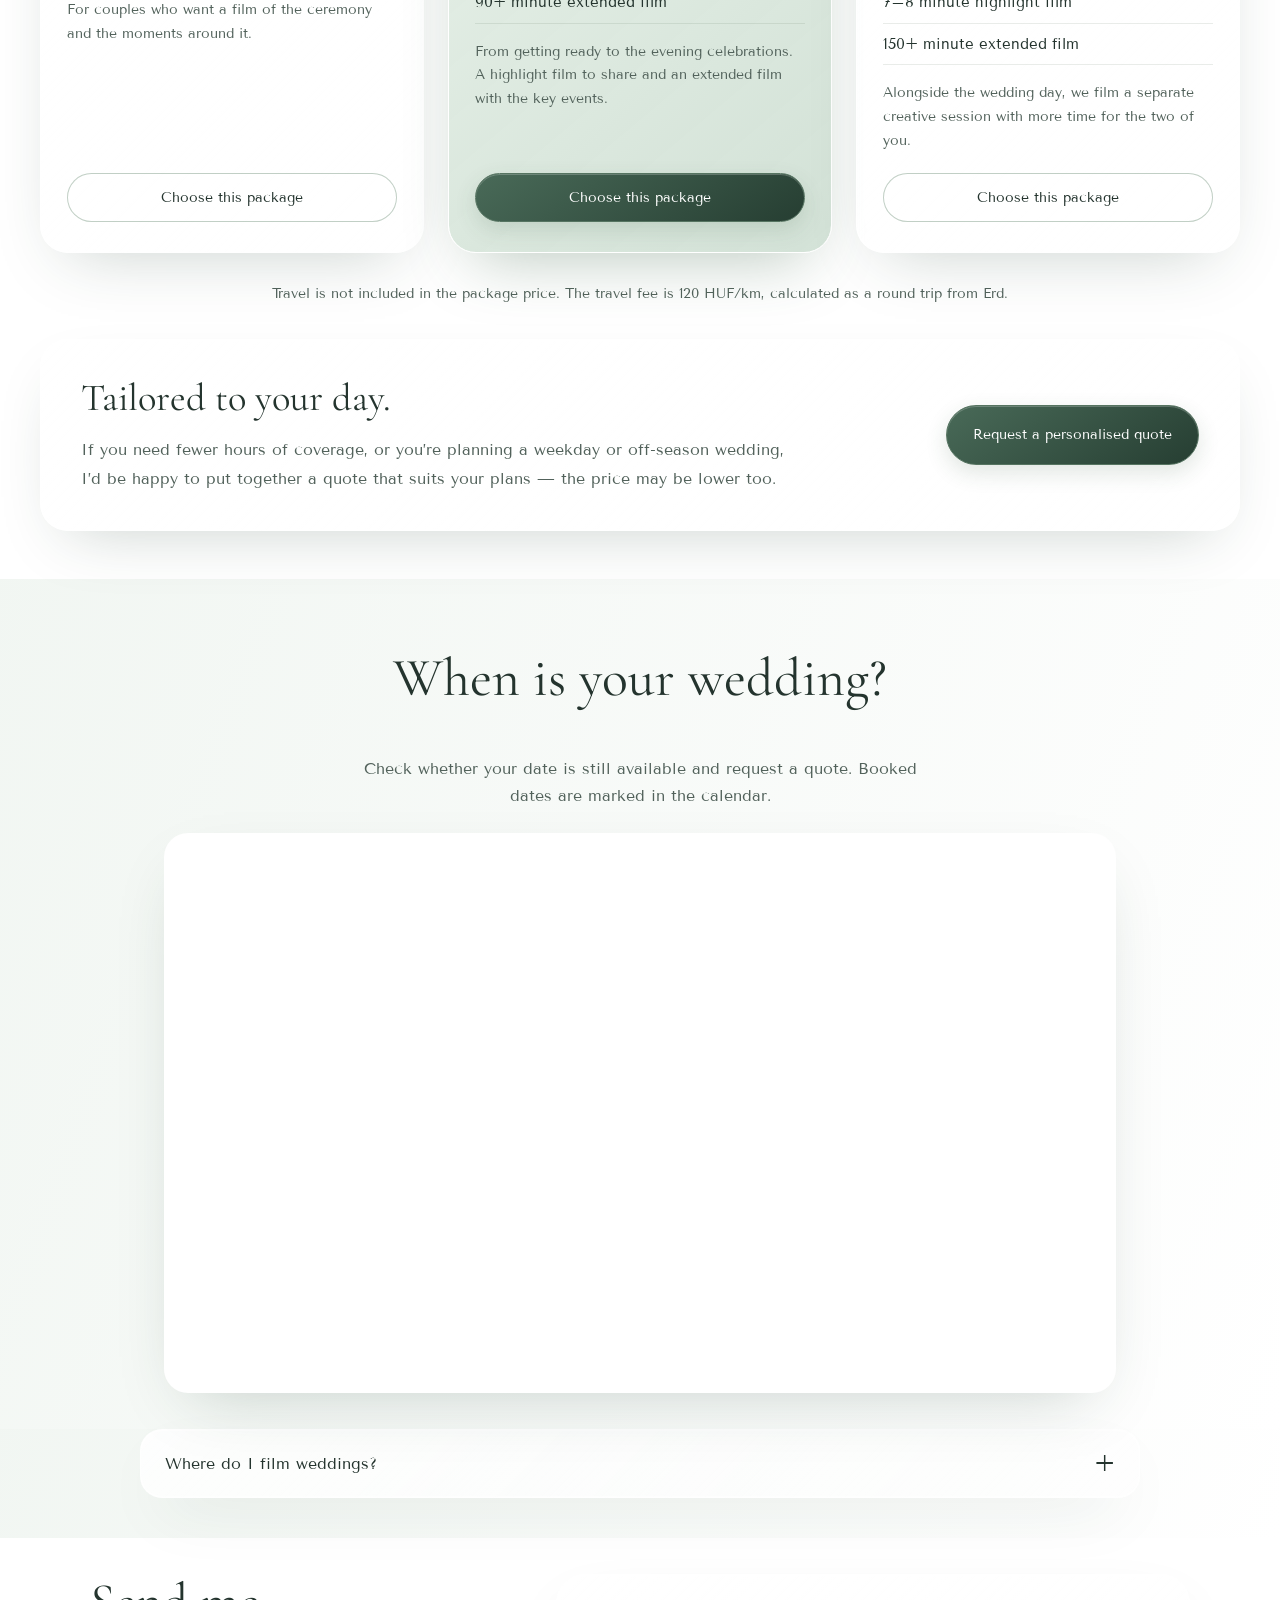
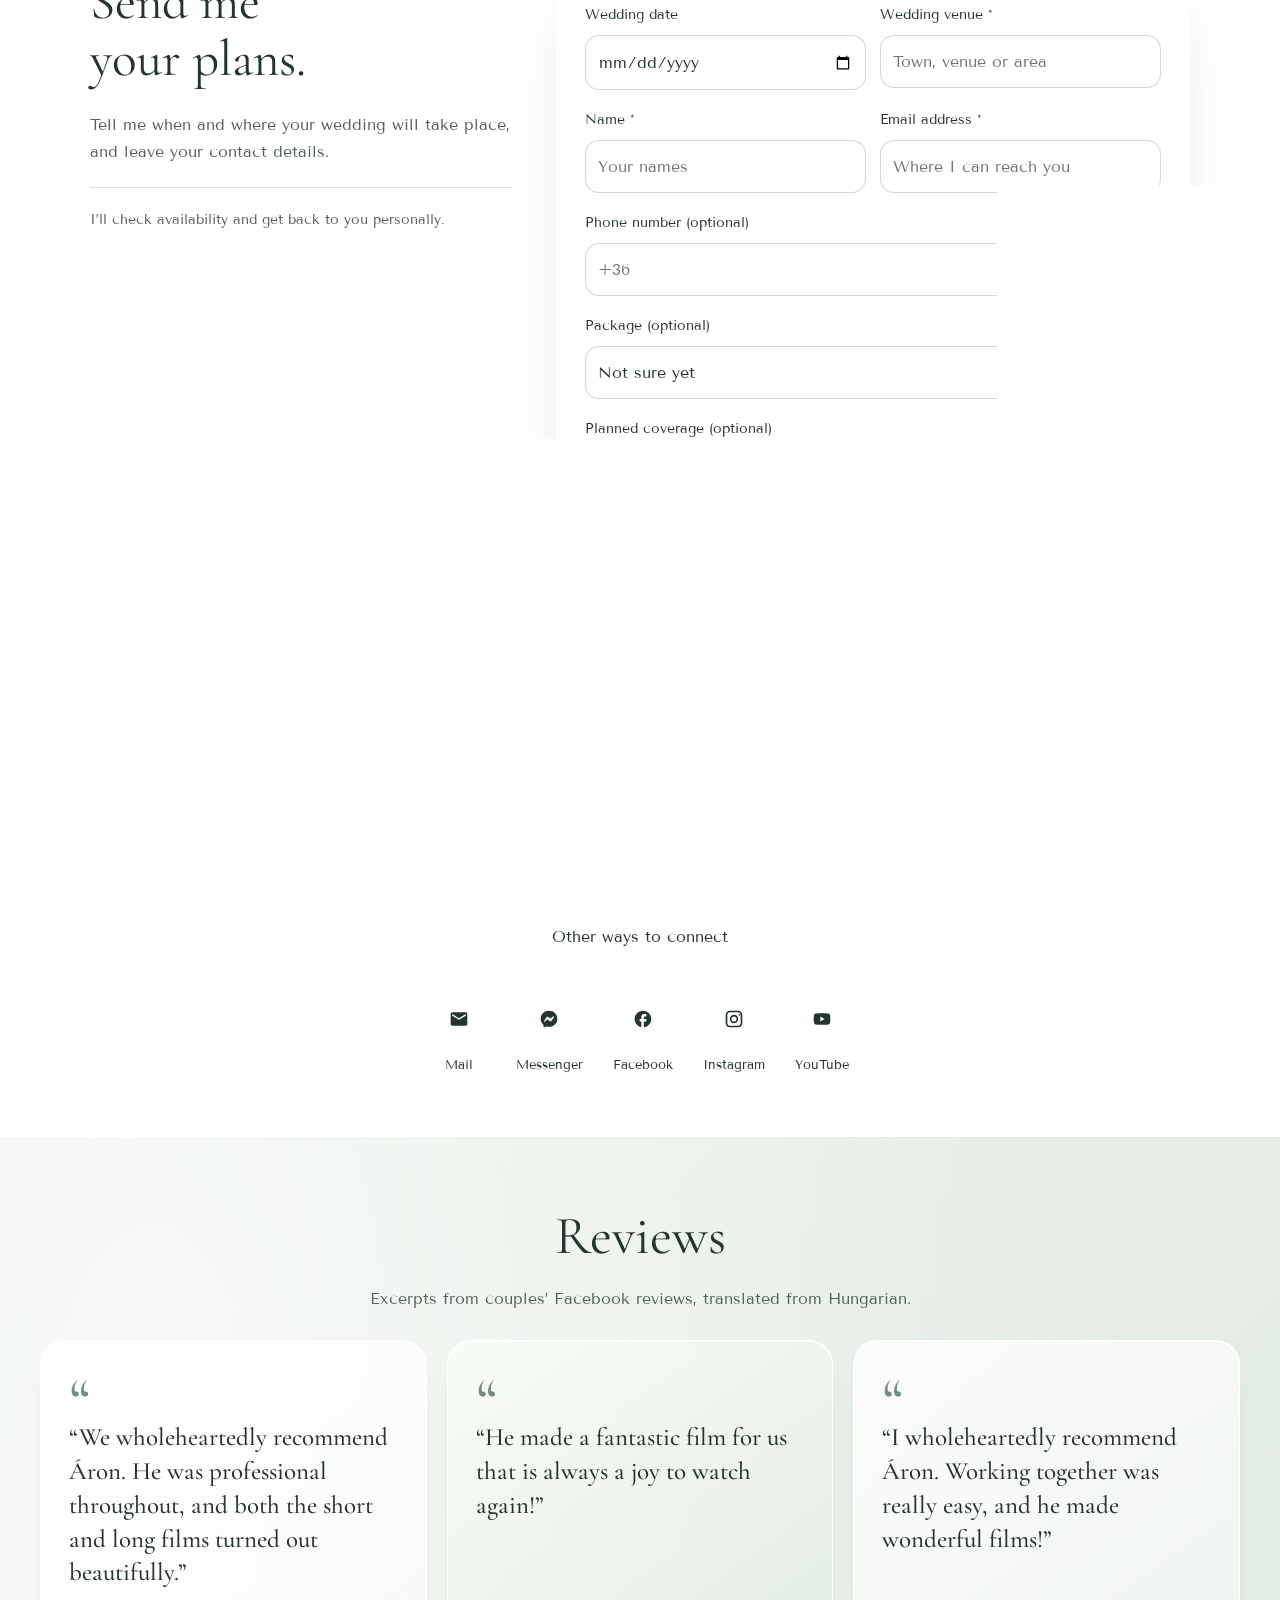
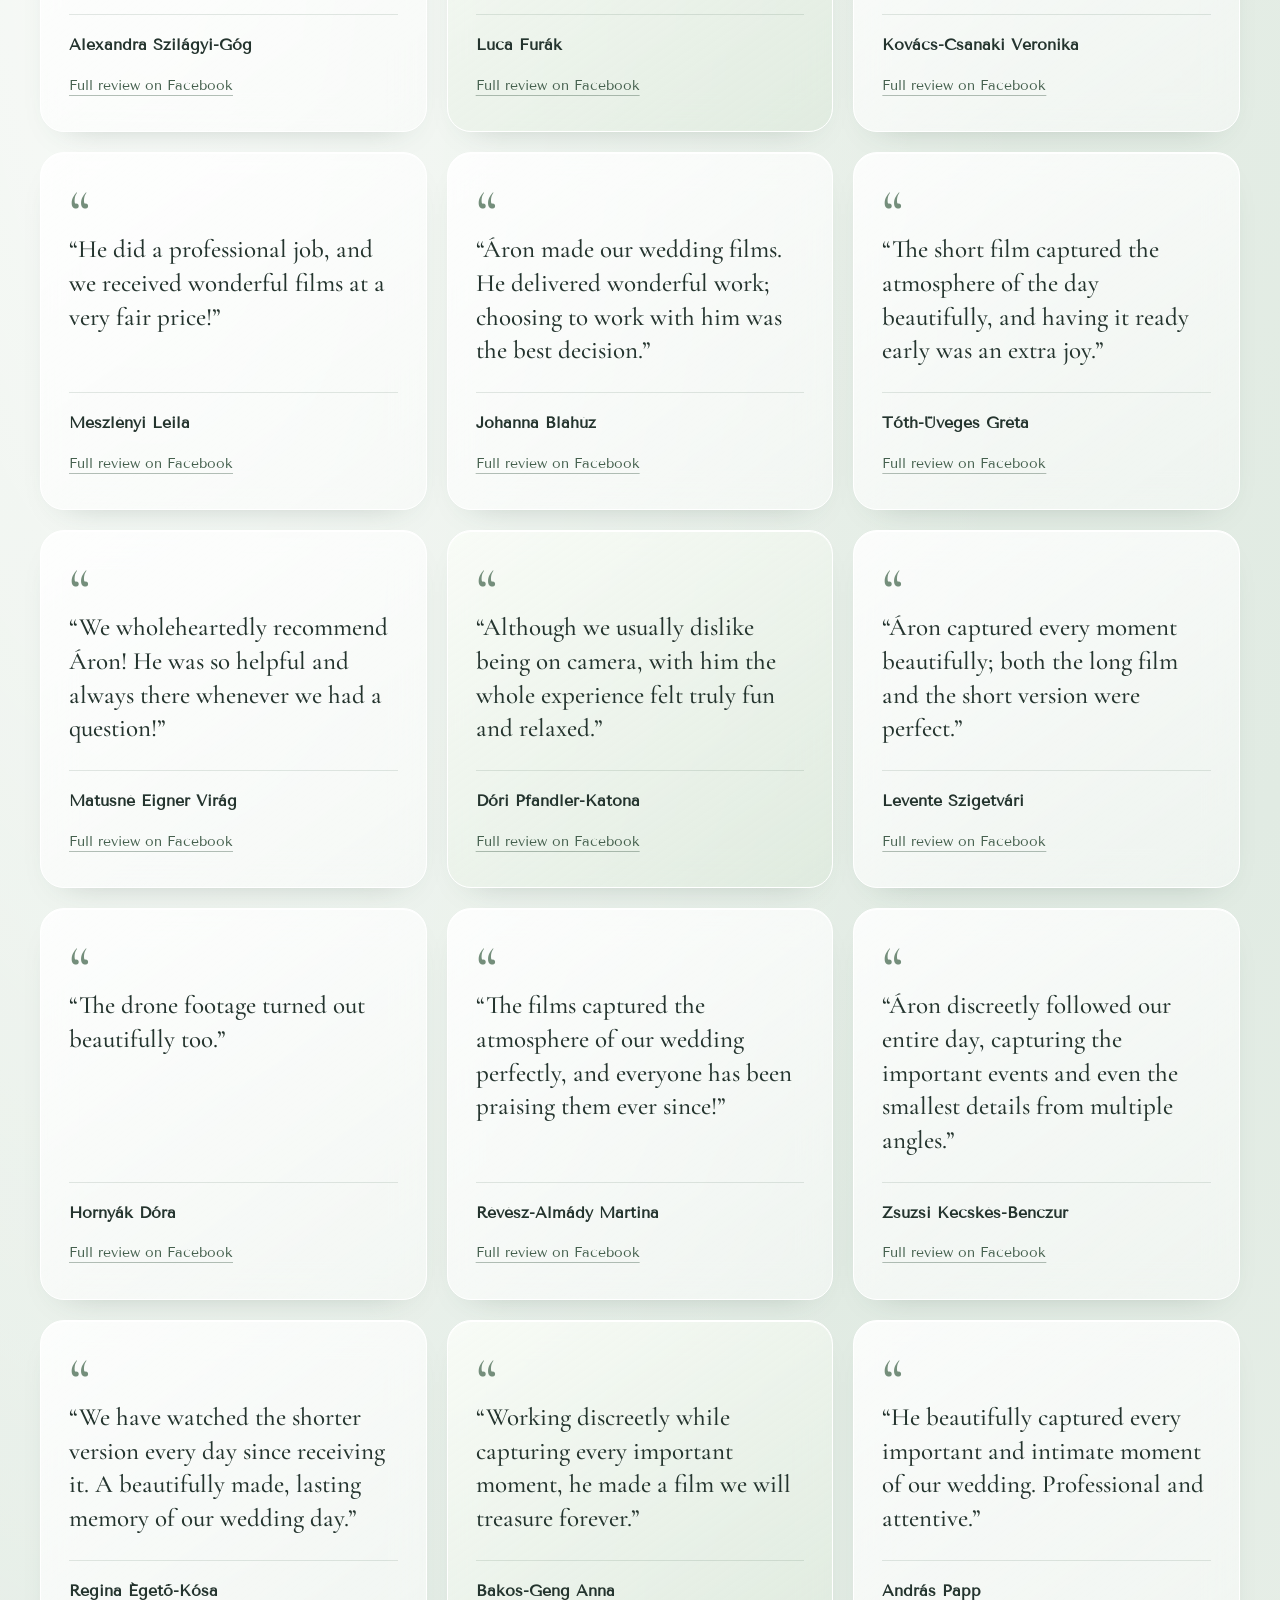
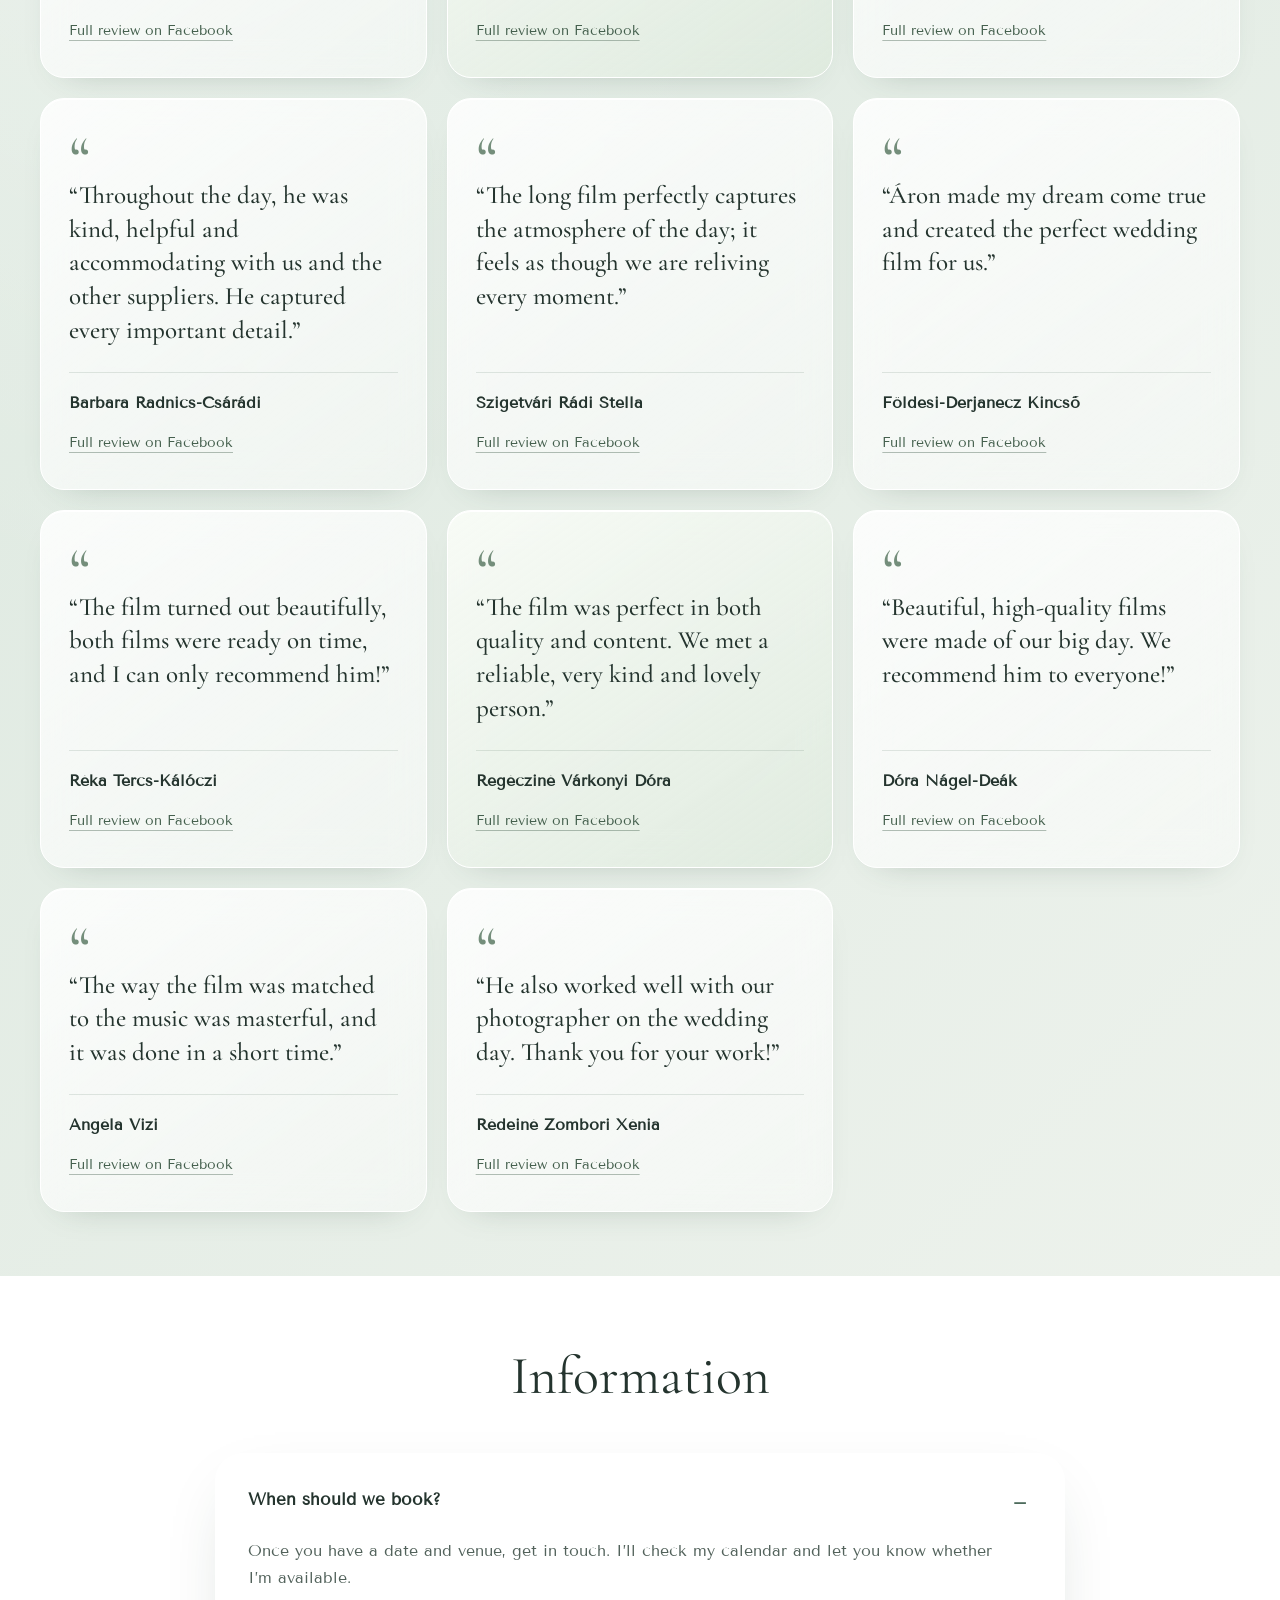
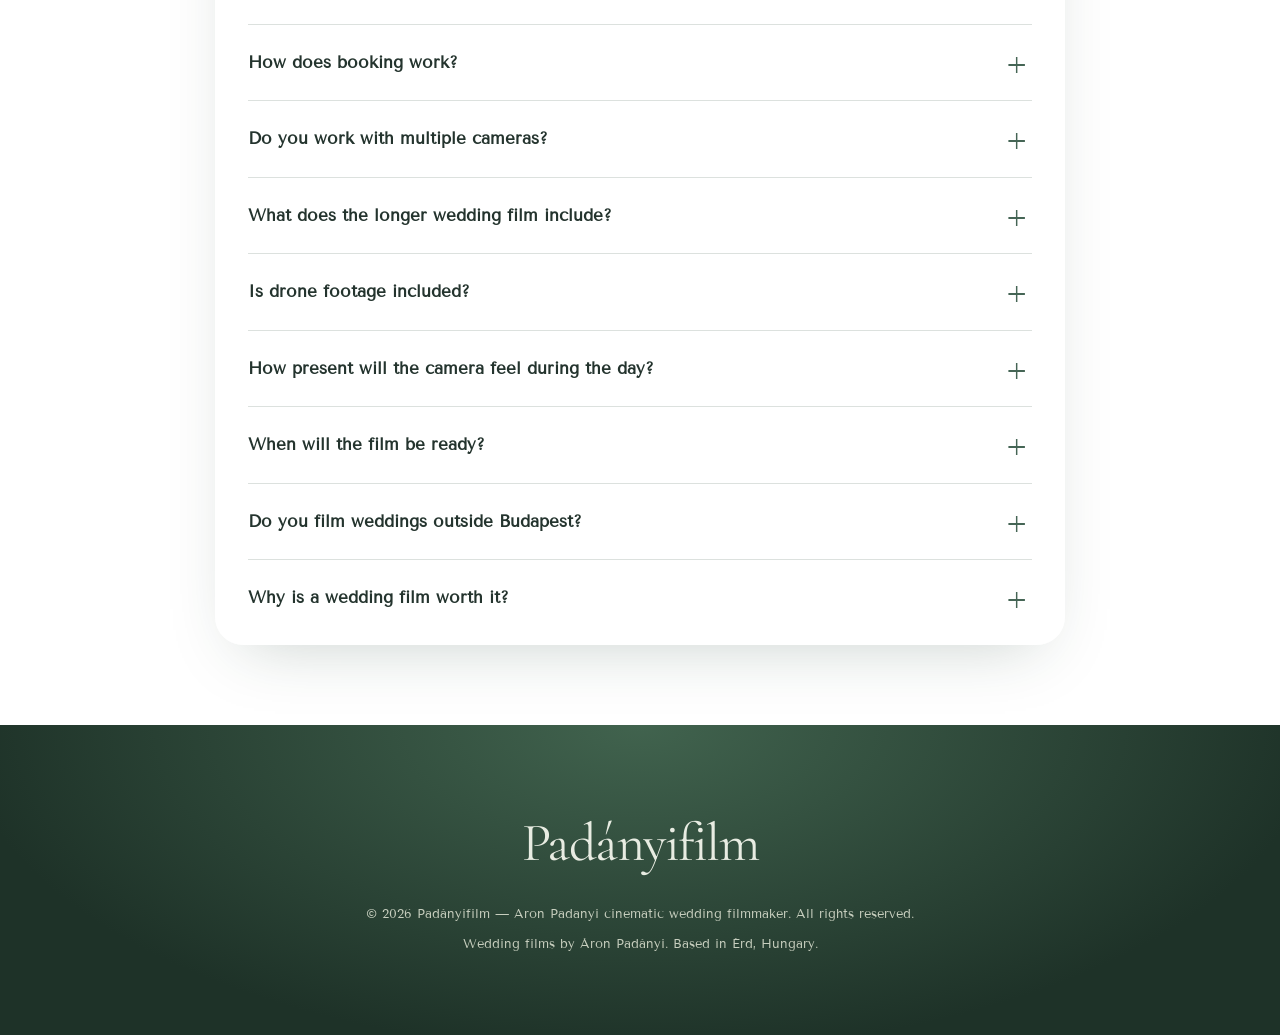
==== commit 7982777e: "Szöveg módosítás" ====
--- a/en/index.html
+++ b/en/index.html
@@ -107,7 +107,7 @@
       <span class="lang-current">EN</span>
     </div>
     <div class="hero-inner">
- <div class="hero-copy"><p class="eyebrow">WEDDING FILMS WITH A PERSONAL TOUCH.</p>
+ <div class="hero-copy"><p class="eyebrow">WEDDING FILMS, NATURALLY.</p>
  <h1 class="hero-title">Your wedding isn’t a film set.<em>And it shouldn’t feel like one.</em></h1>
  <p class="hero-description">Enjoy your day your way. I’ll capture the important moments and the little details you’ll love looking back on.</p>
  <div class="hero-actions"><a class="brand-button" href="#referenciak">Portfolio</a><a class="brand-text-link" href="#ajanlatkeres">Enquire about your date</a></div>
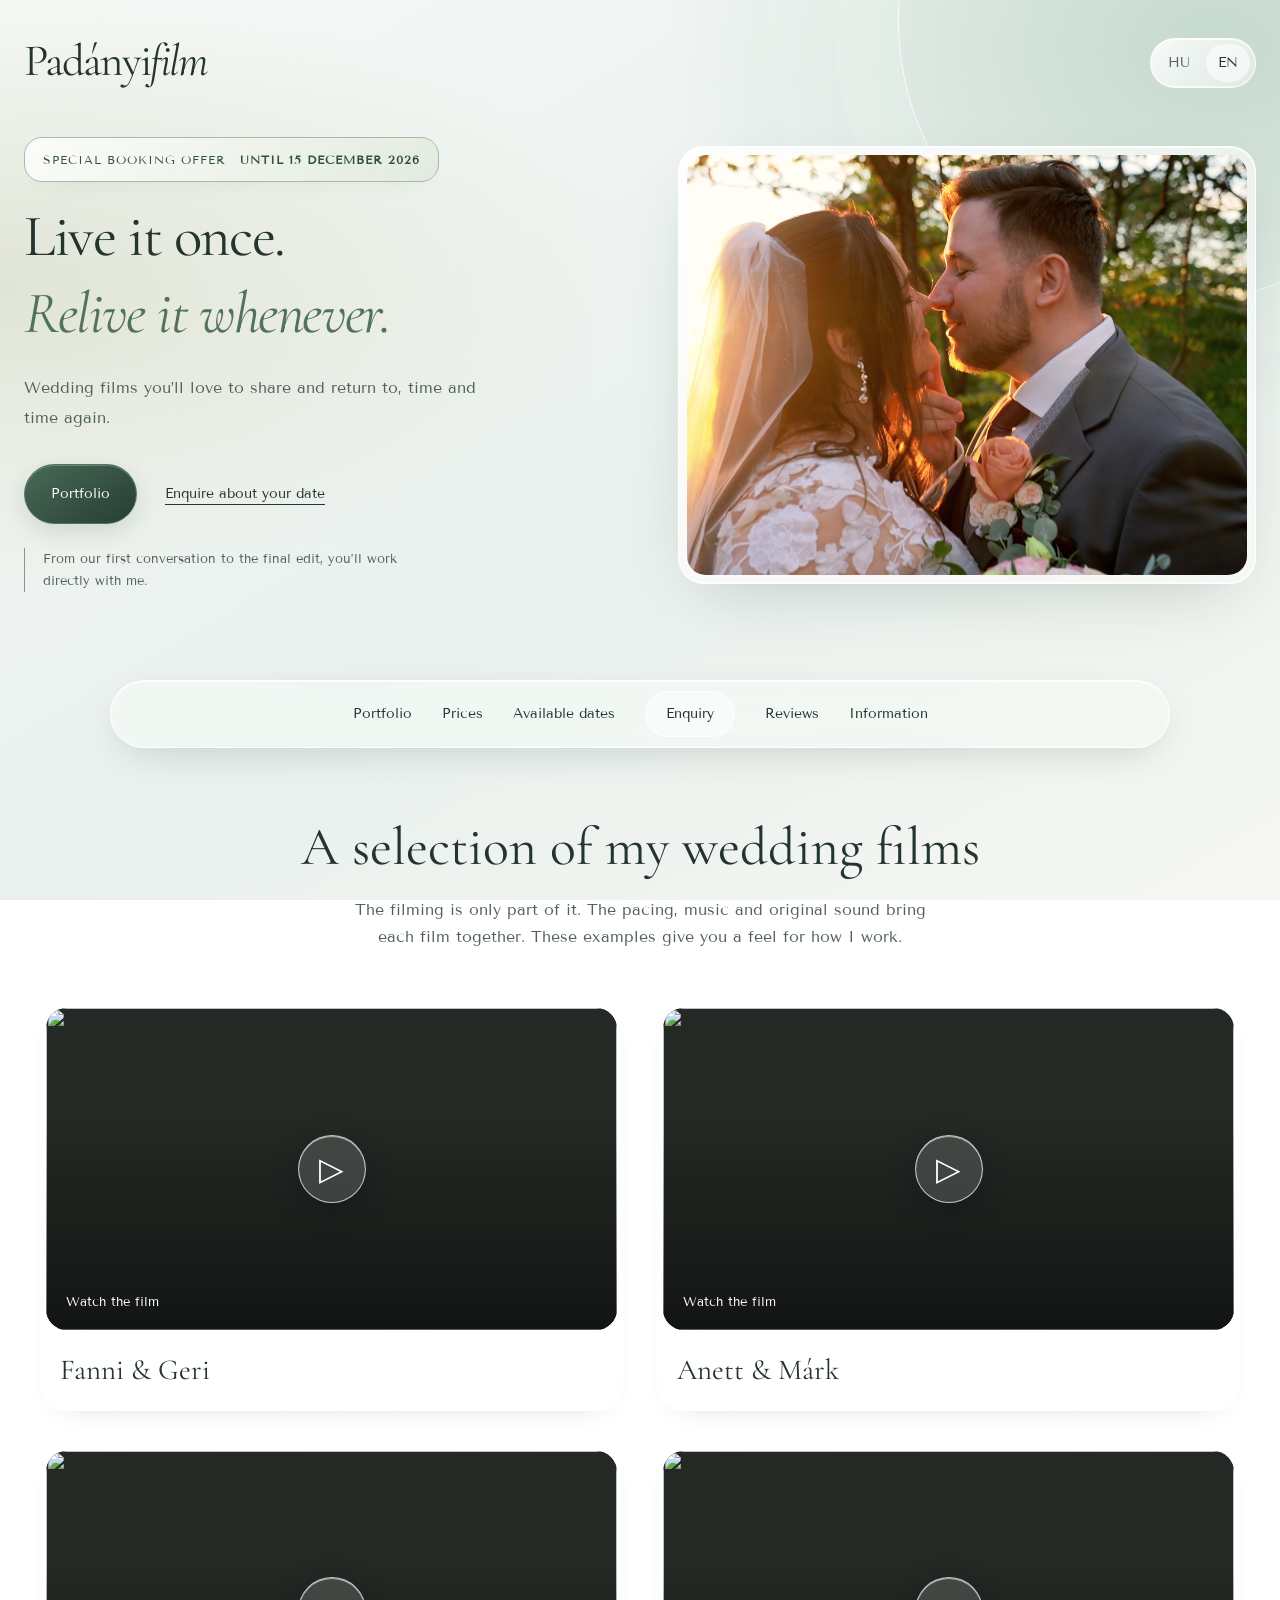
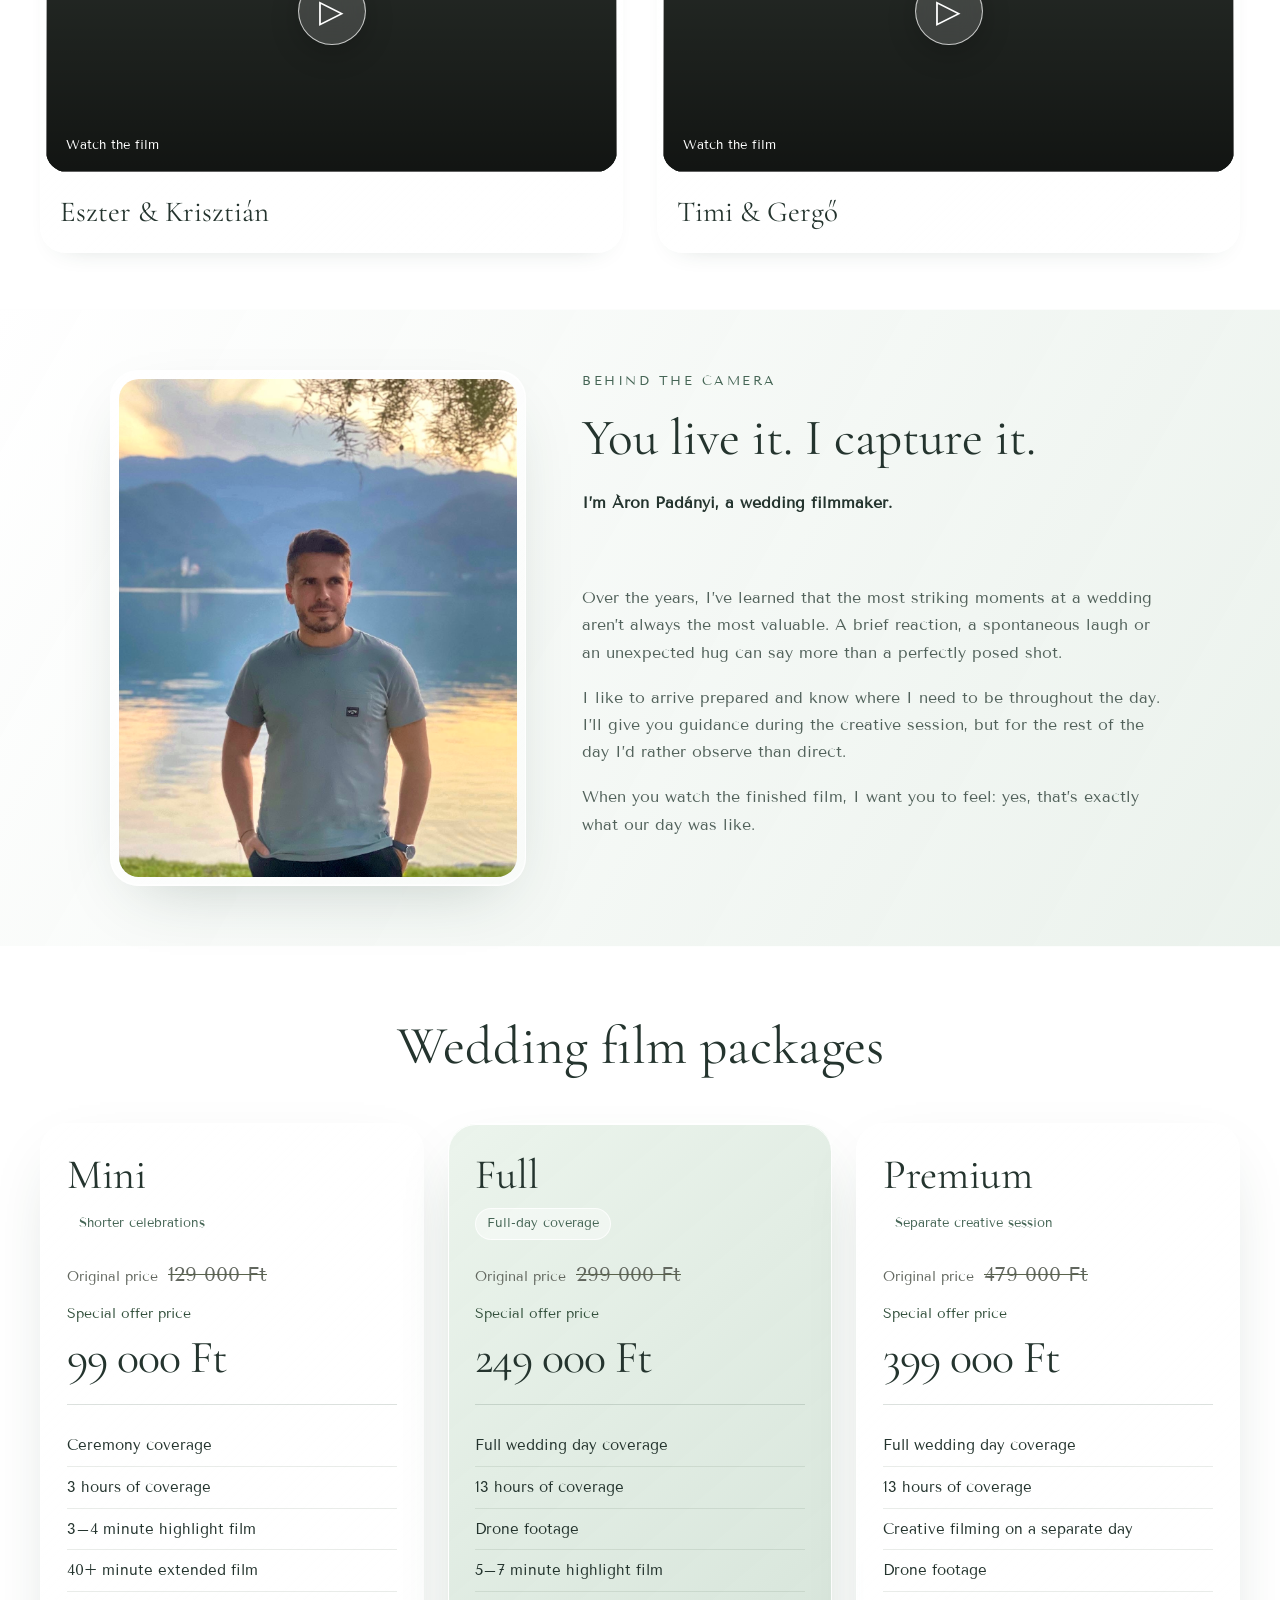
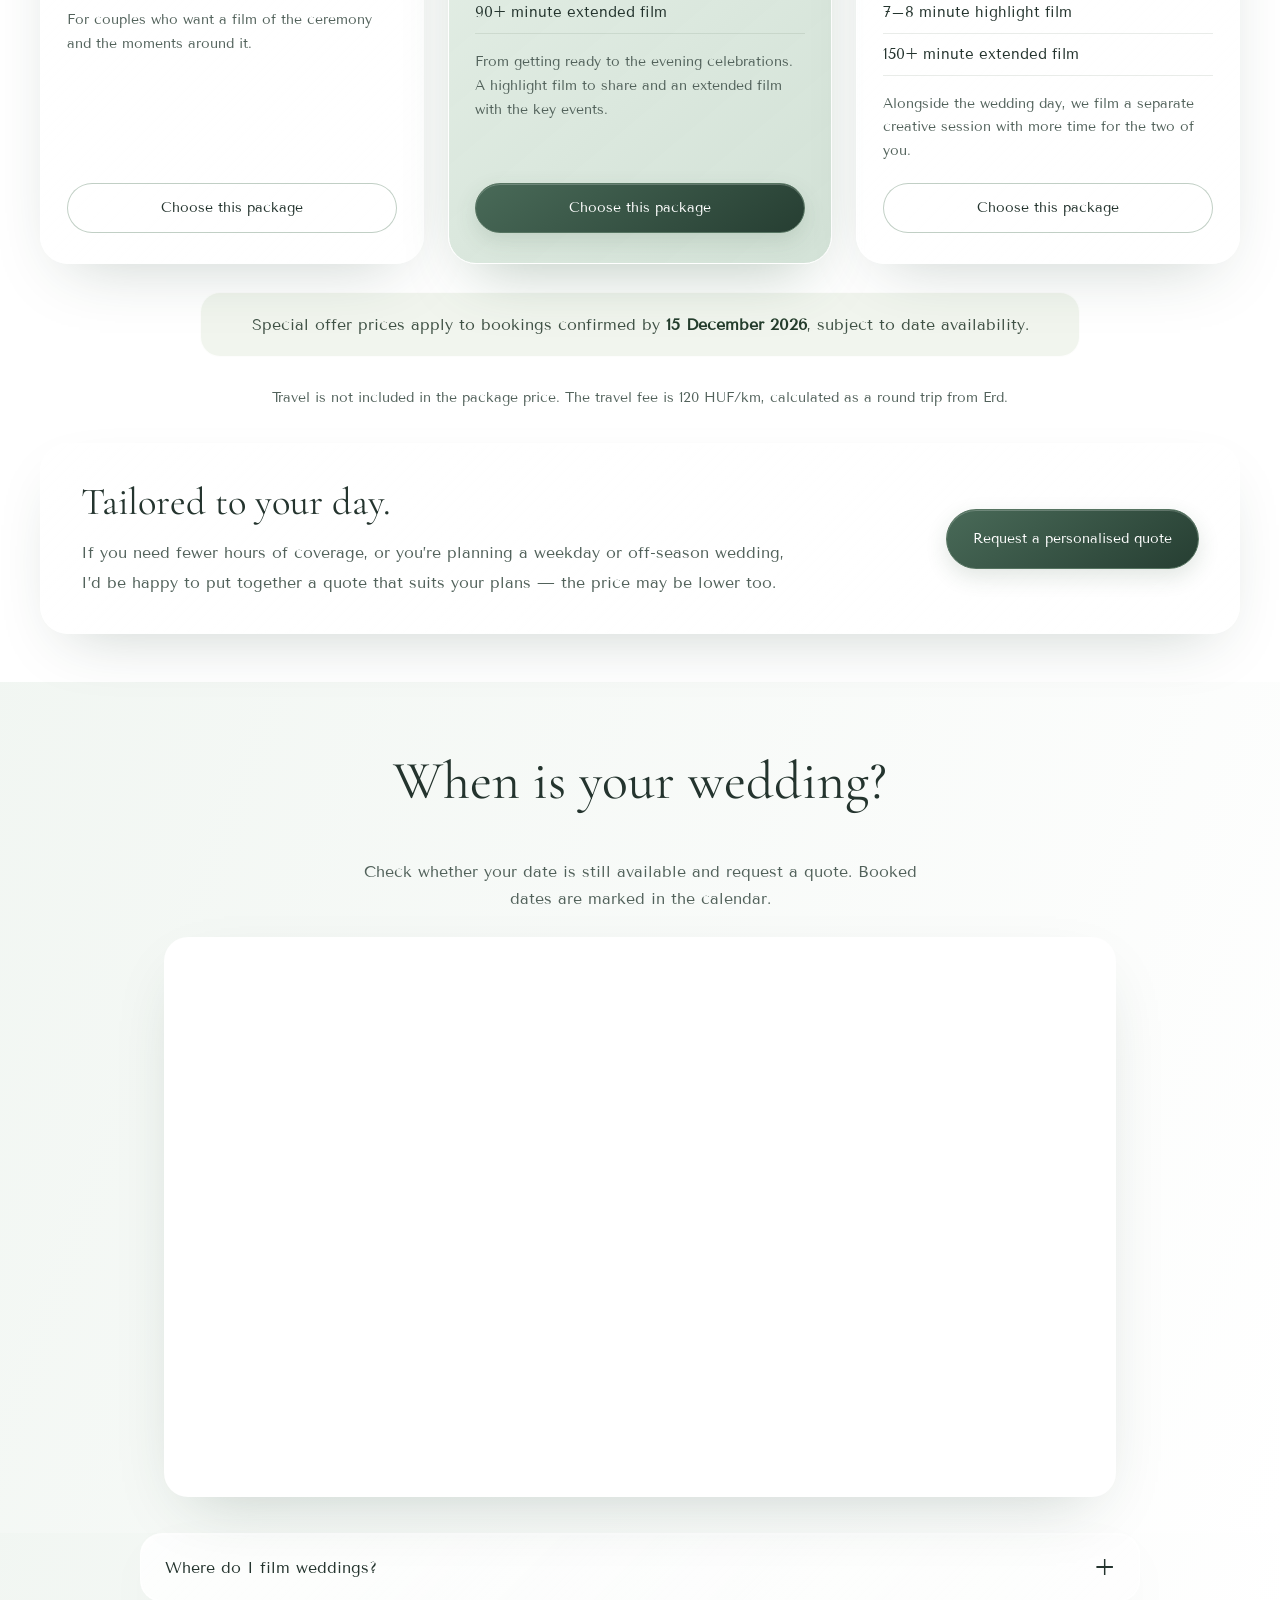
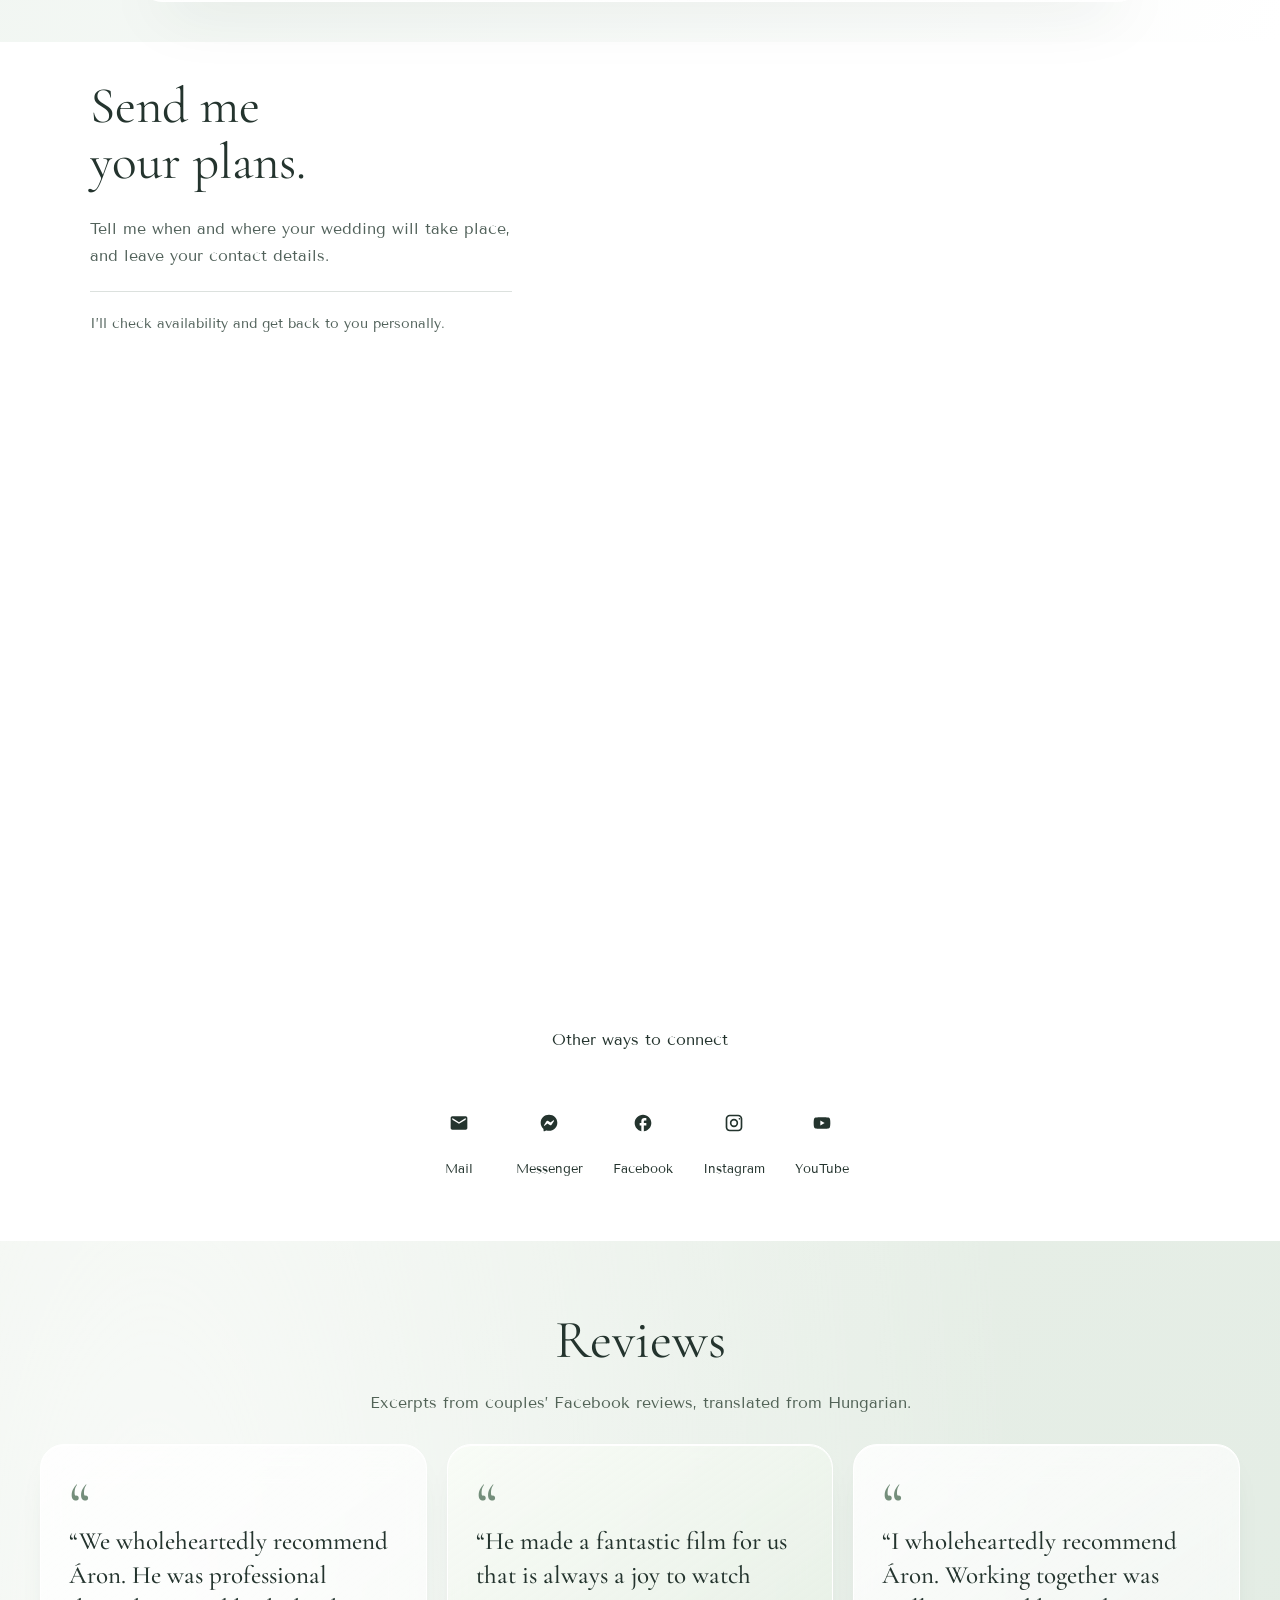
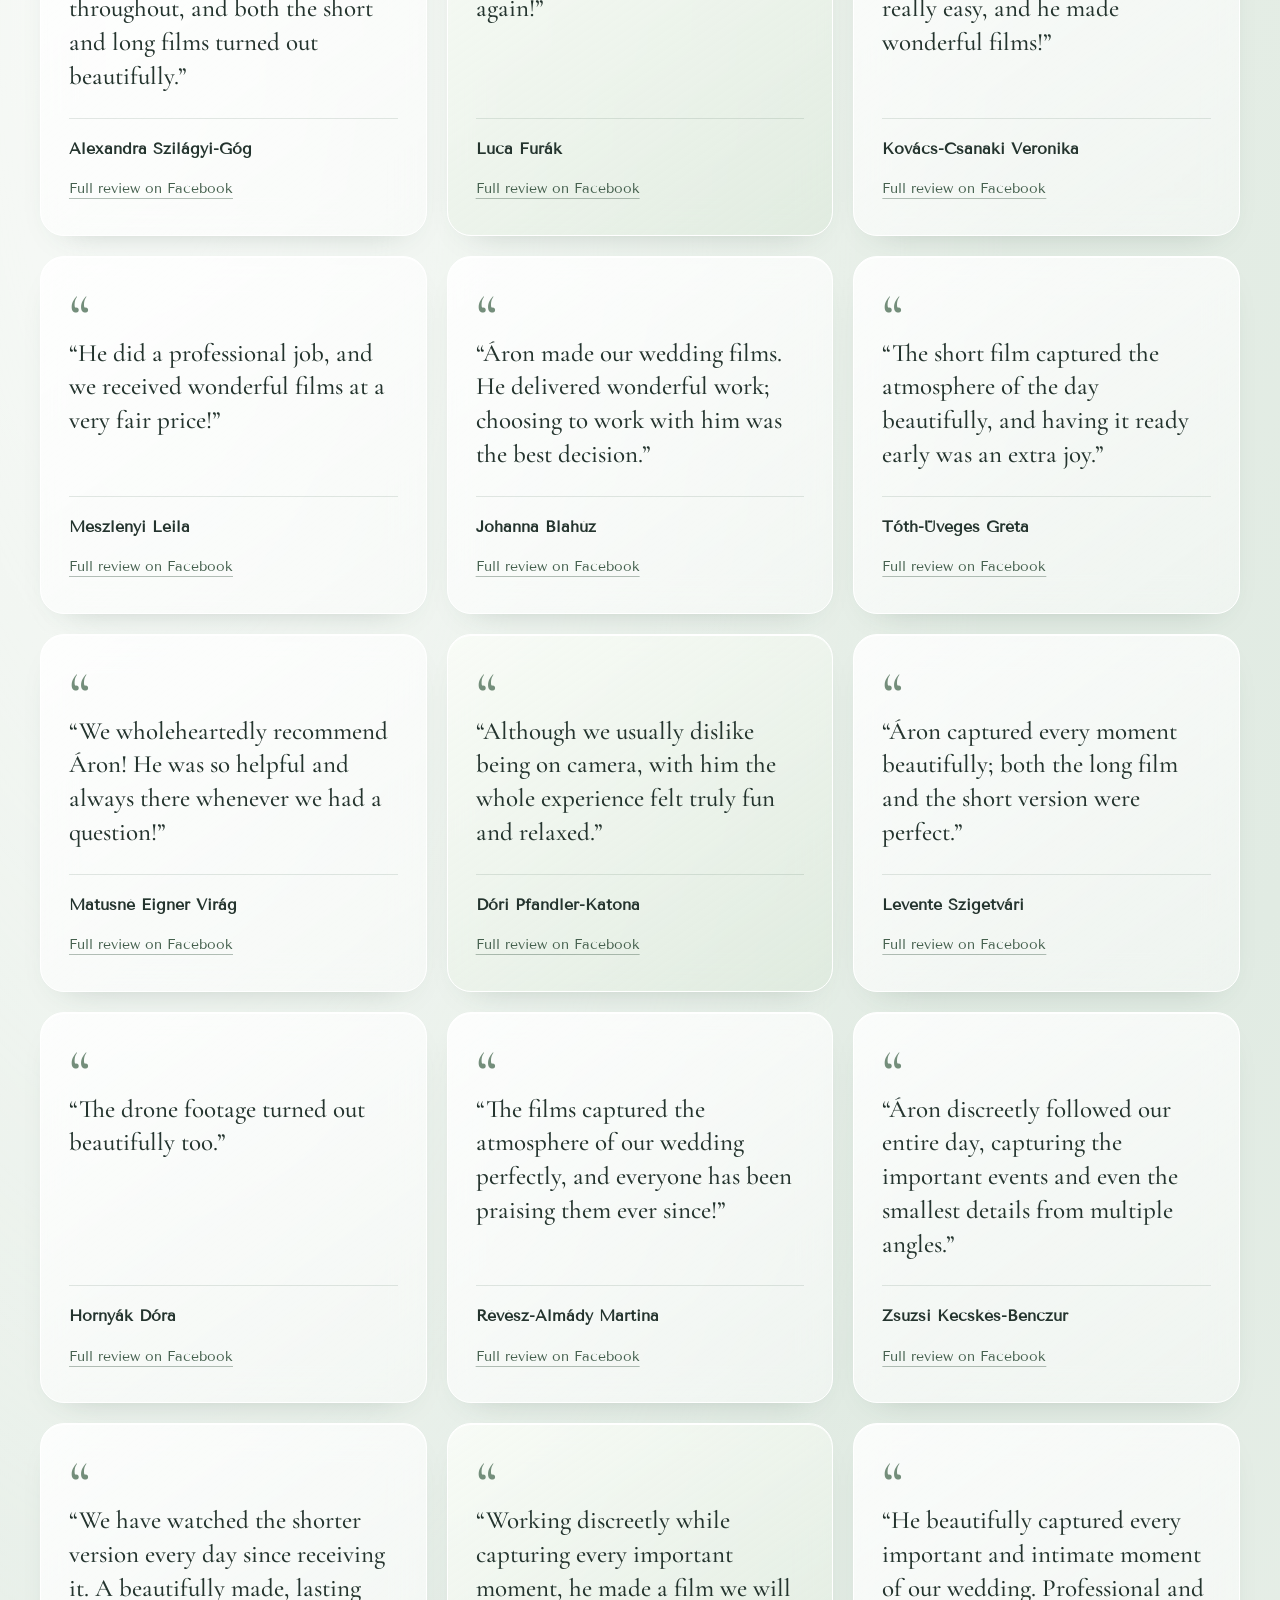
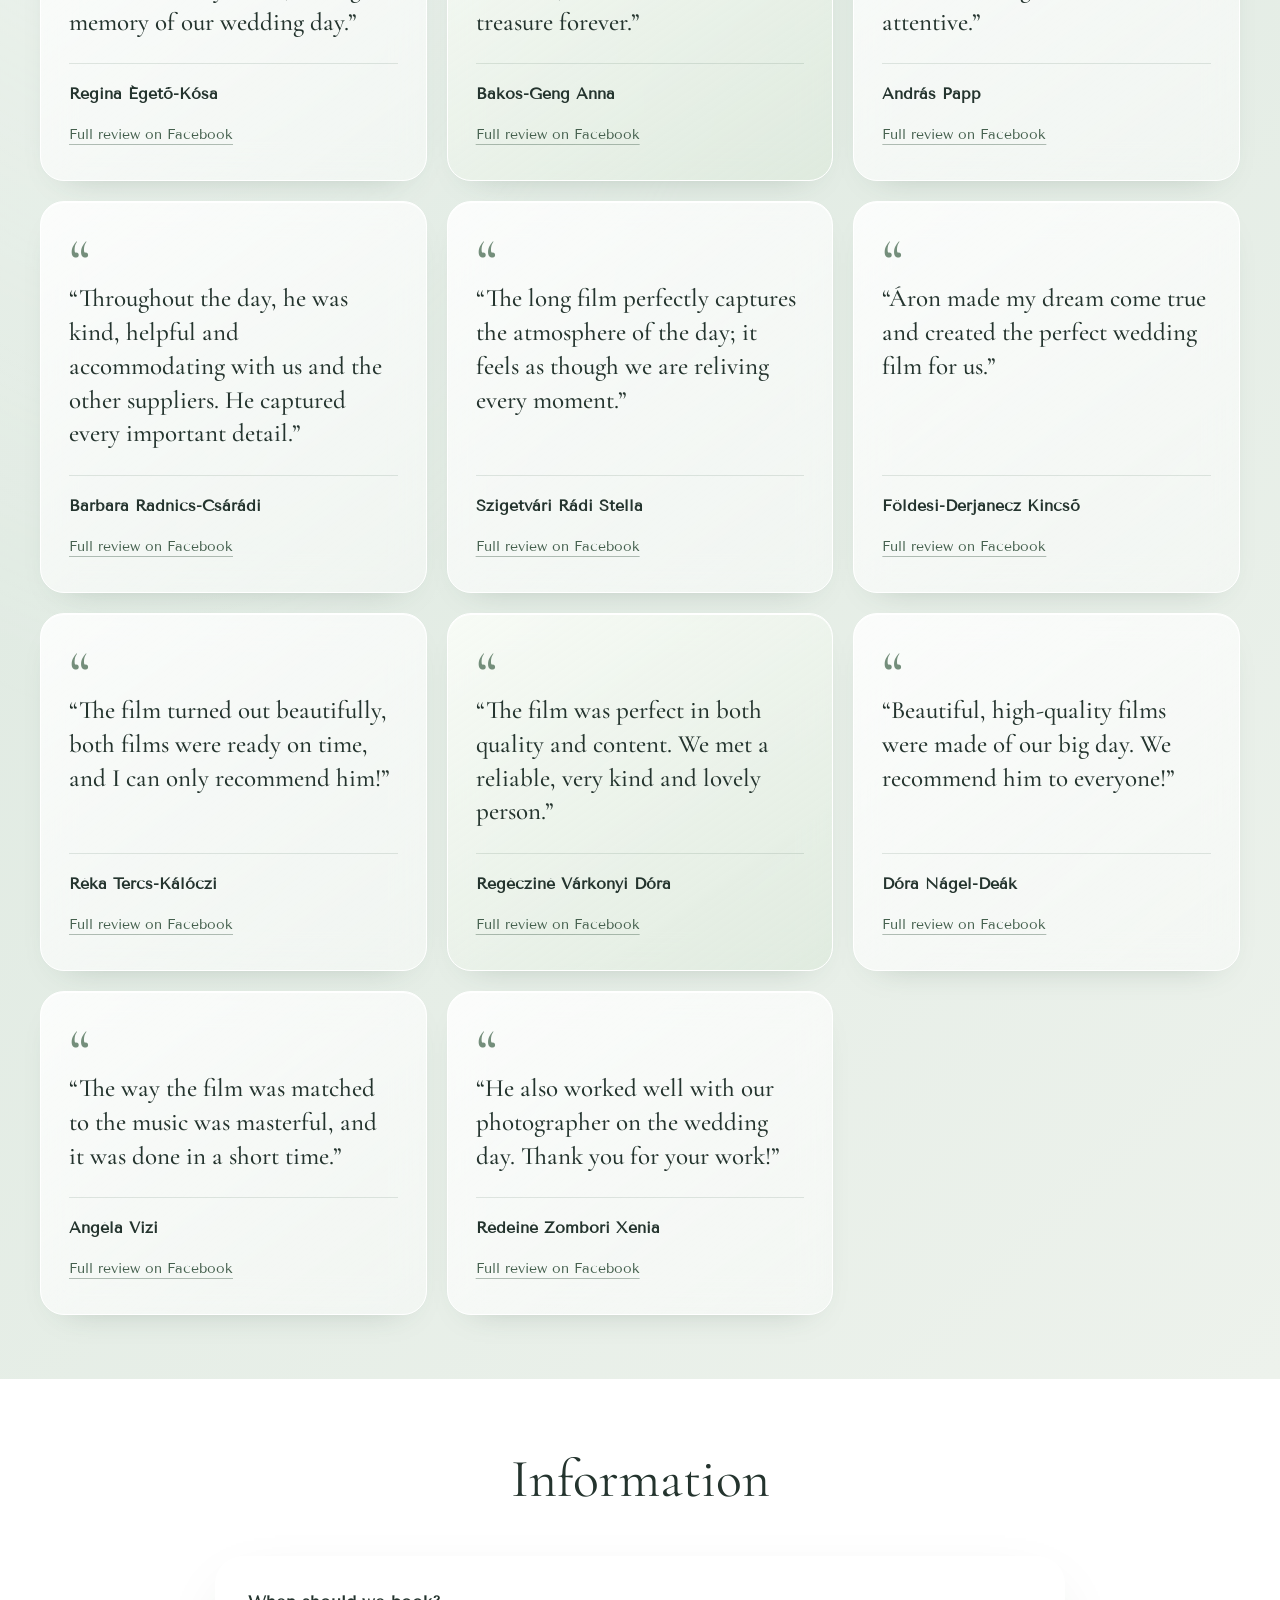
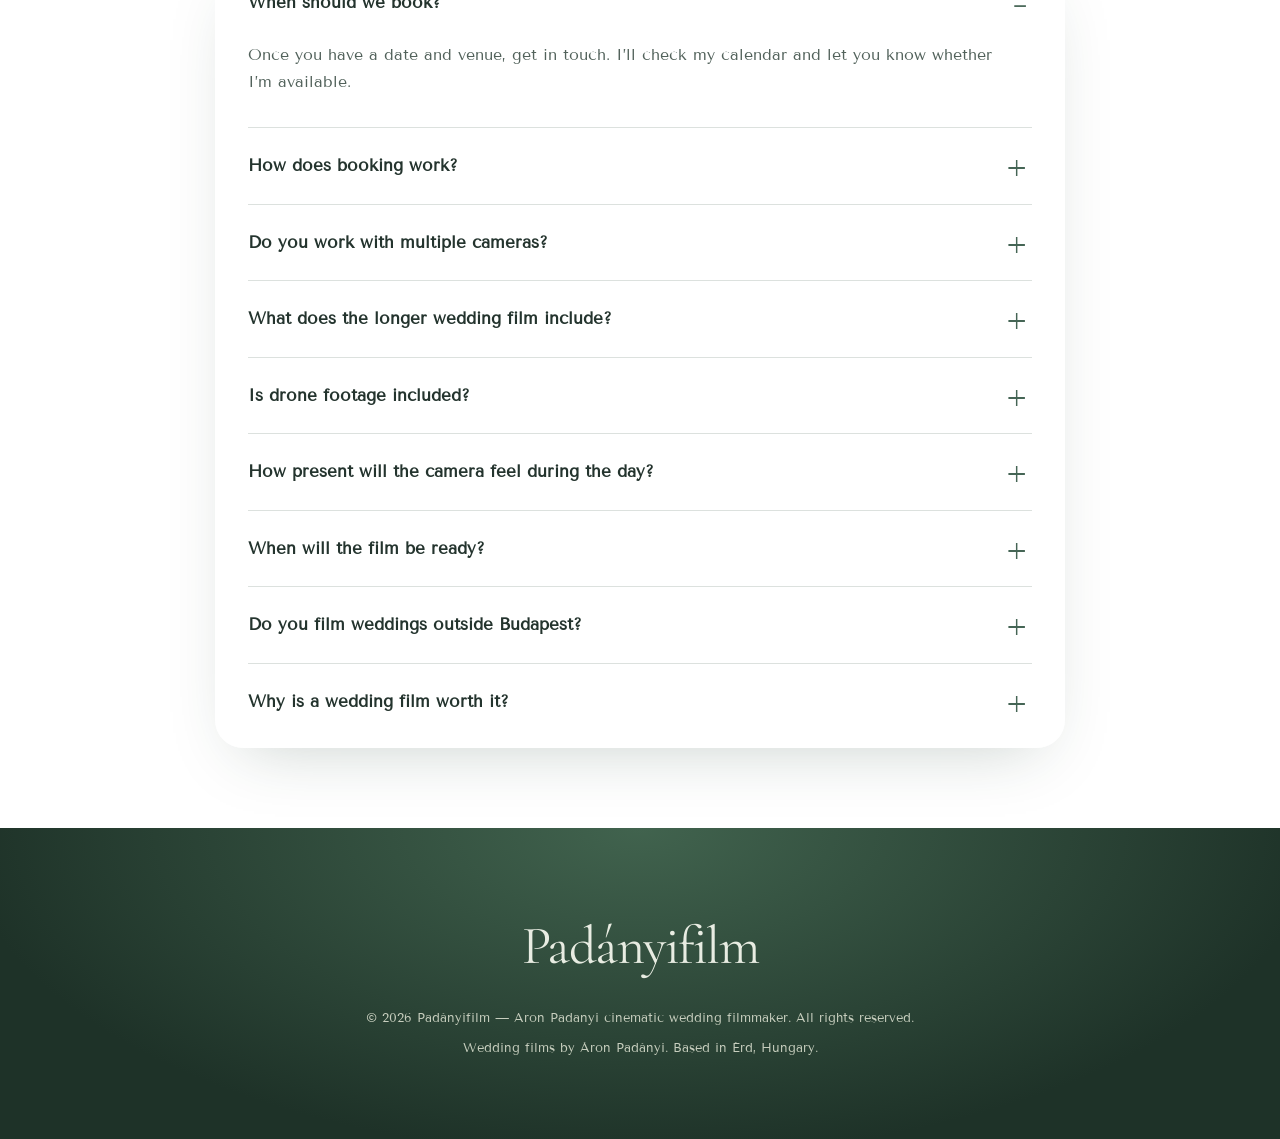
==== commit 7609ccf0: "Akciók" ====
--- a/en/index.html
+++ b/en/index.html
@@ -76,6 +76,7 @@
         "name": "Mini package",
         "price": "99000",
         "priceCurrency": "HUF",
+        "priceValidUntil": "2026-12-15",
         "description": "Ceremony coverage, 3 hours of availability, 3–4 minute highlight film and 40+ minute extended film."
       },
       {
@@ -83,6 +84,7 @@
         "name": "Full Day package",
         "price": "249000",
         "priceCurrency": "HUF",
+        "priceValidUntil": "2026-12-15",
         "description": "Full wedding day coverage, 13 hours of availability, drone footage, 5–7 minute highlight film and 90+ minute extended film."
       },
       {
@@ -90,6 +92,7 @@
         "name": "Premium package",
         "price": "399000",
         "priceCurrency": "HUF",
+        "priceValidUntil": "2026-12-15",
         "description": "Full wedding day coverage, 13 hours of availability, separate creative session, drone footage, 7–8 minute highlight film and 150+ minute extended film."
       }
     ]
@@ -107,9 +110,9 @@
       <span class="lang-current">EN</span>
     </div>
     <div class="hero-inner">
- <div class="hero-copy"><p class="eyebrow">WEDDING FILMS, NATURALLY.</p>
- <h1 class="hero-title">Your wedding isn’t a film set.<em>And it shouldn’t feel like one.</em></h1>
- <p class="hero-description">Enjoy your day your way. I’ll capture the important moments and the little details you’ll love looking back on.</p>
+ <div class="hero-copy"><p class="eyebrow booking-offer">SPECIAL BOOKING OFFER <span>UNTIL <time datetime="2026-12-15">15 DECEMBER 2026</time></span></p>
+ <h1 class="hero-title">Live it once.<em>Relive it whenever.</em></h1>
+ <p class="hero-description">Wedding films you’ll love to share and return to, time and time again.</p>
  <div class="hero-actions"><a class="brand-button" href="#referenciak">Portfolio</a><a class="brand-text-link" href="#ajanlatkeres">Enquire about your date</a></div>
  <p class="hero-signature">From our first conversation to the final edit, you’ll work directly with me.</p></div>
  <div class="hero-film"><span class="hero-image"><img src="../assets/images/hero-wedding.png" alt="A bride and groom together in the evening sunlight" width="1251" height="697" fetchpriority="high"></span></div>
@@ -200,12 +203,13 @@
 
   <section class="pricing-lite">
     <div class="pricing-grid">
-<article class="p-card "><header class="p-head"><h3 class="p-title">Mini</h3><span class="p-badge">Shorter celebrations</span></header><div class="p-price"><div class="price-discount"><span class="price-label">Package price</span><span class="price-value-strong">99 000 Ft</span></div></div><ul class="p-list"><li>Ceremony coverage</li><li>3 hours of coverage</li><li>3–4 minute highlight film</li><li>40+ minute extended film</li></ul><p class="p-fit">For couples who want a film of the ceremony and the moments around it.</p><a class="package-cta" href="#ajanlatkeres" data-package="mini">Choose this package</a></article>
-<article class="p-card shine-purple"><header class="p-head"><h3 class="p-title">Full</h3><span class="p-badge">Full-day coverage</span></header><div class="p-price"><div class="price-discount"><span class="price-label">Package price</span><span class="price-value-strong">249 000 Ft</span></div></div><ul class="p-list"><li>Full wedding day coverage</li><li>13 hours of coverage</li><li>Drone footage</li><li>5–7 minute highlight film</li><li>90+ minute extended film</li></ul><p class="p-fit">From getting ready to the evening celebrations. A highlight film to share and an extended film with the key events.</p><a class="package-cta" href="#ajanlatkeres" data-package="full">Choose this package</a></article>
-<article class="p-card "><header class="p-head"><h3 class="p-title">Premium</h3><span class="p-badge">Separate creative session</span></header><div class="p-price"><div class="price-discount"><span class="price-label">Package price</span><span class="price-value-strong">399 000 Ft</span></div></div><ul class="p-list"><li>Full wedding day coverage</li><li>13 hours of coverage</li><li>Creative filming on a separate day</li><li>Drone footage</li><li>7–8 minute highlight film</li><li>150+ minute extended film</li></ul><p class="p-fit">Alongside the wedding day, we film a separate creative session with more time for the two of you.</p><a class="package-cta" href="#ajanlatkeres" data-package="premium">Choose this package</a></article>
+<article class="p-card "><header class="p-head"><h3 class="p-title">Mini</h3><span class="p-badge">Shorter celebrations</span></header><div class="p-price"><div class="price-discount"><span class="price-original">Original price <s>129 000 Ft</s></span><span class="price-label">Special offer price</span><span class="price-value-strong">99 000 Ft</span></div></div><ul class="p-list"><li>Ceremony coverage</li><li>3 hours of coverage</li><li>3–4 minute highlight film</li><li>40+ minute extended film</li></ul><p class="p-fit">For couples who want a film of the ceremony and the moments around it.</p><a class="package-cta" href="#ajanlatkeres" data-package="mini">Choose this package</a></article>
+<article class="p-card shine-purple"><header class="p-head"><h3 class="p-title">Full</h3><span class="p-badge">Full-day coverage</span></header><div class="p-price"><div class="price-discount"><span class="price-original">Original price <s>299 000 Ft</s></span><span class="price-label">Special offer price</span><span class="price-value-strong">249 000 Ft</span></div></div><ul class="p-list"><li>Full wedding day coverage</li><li>13 hours of coverage</li><li>Drone footage</li><li>5–7 minute highlight film</li><li>90+ minute extended film</li></ul><p class="p-fit">From getting ready to the evening celebrations. A highlight film to share and an extended film with the key events.</p><a class="package-cta" href="#ajanlatkeres" data-package="full">Choose this package</a></article>
+<article class="p-card "><header class="p-head"><h3 class="p-title">Premium</h3><span class="p-badge">Separate creative session</span></header><div class="p-price"><div class="price-discount"><span class="price-original">Original price <s>479 000 Ft</s></span><span class="price-label">Special offer price</span><span class="price-value-strong">399 000 Ft</span></div></div><ul class="p-list"><li>Full wedding day coverage</li><li>13 hours of coverage</li><li>Creative filming on a separate day</li><li>Drone footage</li><li>7–8 minute highlight film</li><li>150+ minute extended film</li></ul><p class="p-fit">Alongside the wedding day, we film a separate creative session with more time for the two of you.</p><a class="package-cta" href="#ajanlatkeres" data-package="premium">Choose this package</a></article>
 </div>
 
 
+    <p class="booking-offer-terms">Special offer prices apply to bookings confirmed by <strong><time datetime="2026-12-15">15 December 2026</time></strong>, subject to date availability.</p>
     <p class="pricing-note">
       Travel is not included in the package price. The travel fee is 120 HUF/km, calculated as a round trip from Erd.</p>
     <aside class="tailored-quote" aria-labelledby="tailored-quote-title">
--- a/brand.css
+++ b/brand.css
@@ -97,3 +97,13 @@
 @media(min-width:1101px){.review-quote-card:nth-child(6n+2){background:linear-gradient(145deg,#f9fcf7ed,#dce9dba6)}}
 @media(max-width:1100px){.reviews-grid{grid-template-columns:repeat(2,minmax(0,1fr))}}
 @media(max-width:640px){.reviews-section{padding:0 20px 40px}.reviews-grid{grid-template-columns:minmax(0,1fr);gap:16px}.reviews-intro{margin-top:12px}.review-quote-card{padding:22px 24px 18px;border-radius:22px}.review-quote-mark{font-size:54px;height:28px}.review-quote-card blockquote{margin:14px 0 20px}.review-quote-card blockquote p{font-size:24px;line-height:1.35}.review-quote-card figcaption{padding-top:14px;gap:2px}}
+
+/* Time-limited booking offer, through 15 December 2026. */
+.booking-offer{display:inline-flex;flex-wrap:wrap;align-items:center;gap:4px 14px;max-width:100%;margin-bottom:24px;padding:12px 18px;border:1px solid #a7bba8;border-radius:18px;background:linear-gradient(135deg,#ffffffd9,#dfeadbc9);box-shadow:0 8px 24px -20px #34573a66;color:#34513d;font-size:12px;line-height:1.6;letter-spacing:1px}
+.booking-offer span{font-weight:600}
+.price-original{display:flex;flex-wrap:wrap;gap:4px 10px;align-items:baseline;margin-bottom:10px;font-size:14px;line-height:1.6;color:#62675f}
+.price-original s{font-size:20px;text-decoration-thickness:1px;text-decoration-color:#59634c}
+.price-discount .price-label{color:#34513d;font-size:14px;margin-bottom:4px}
+.booking-offer-terms{max-width:880px;margin:28px auto 0;padding:18px 24px;text-align:center;border:1px solid #ffffffd9;border-radius:20px;background:#edf3eac9;font-size:16px;line-height:1.7;color:#405246}
+.booking-offer-terms strong{font-weight:600;color:#253d2d}
+@media(max-width:760px){.booking-offer{padding:10px 14px;font-size:11px;letter-spacing:.8px;gap:2px 10px;margin-bottom:22px}.booking-offer-terms{padding:18px;margin-top:22px;font-size:15px}.price-original{margin-bottom:8px}}
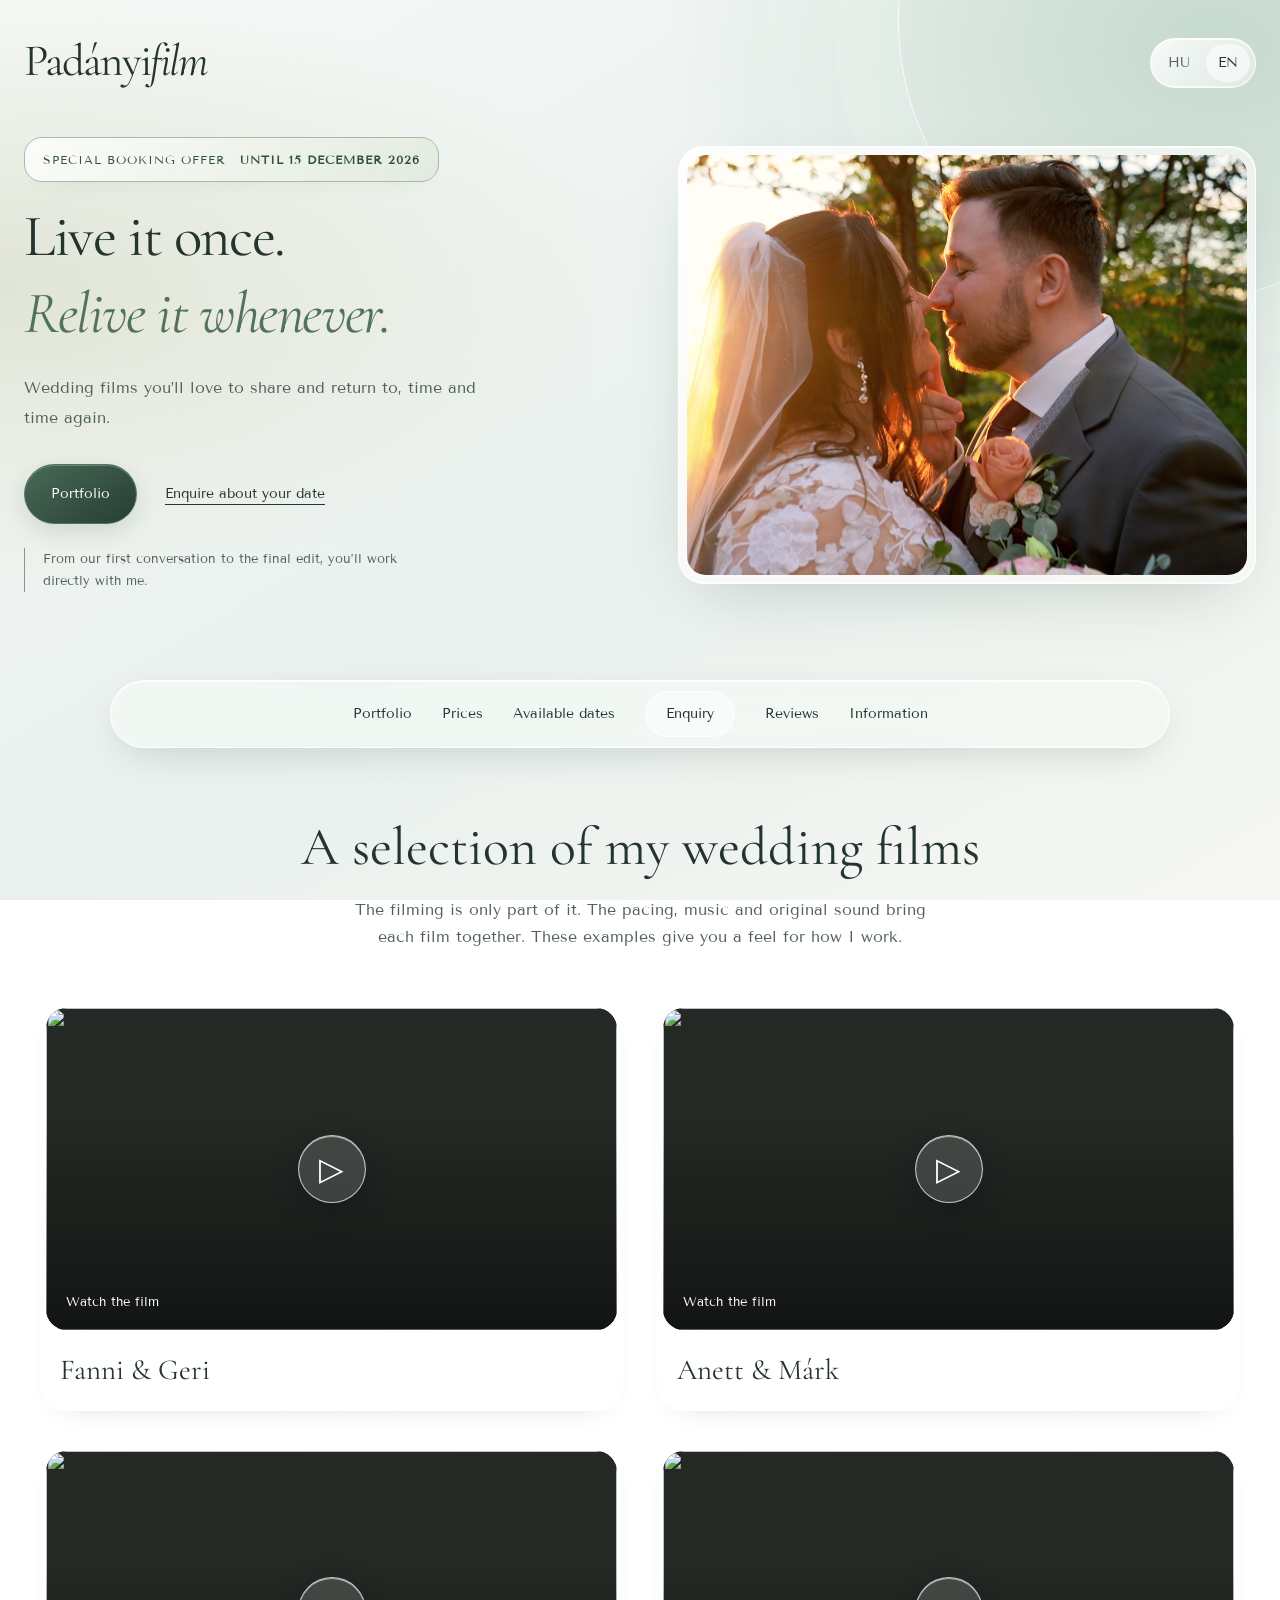
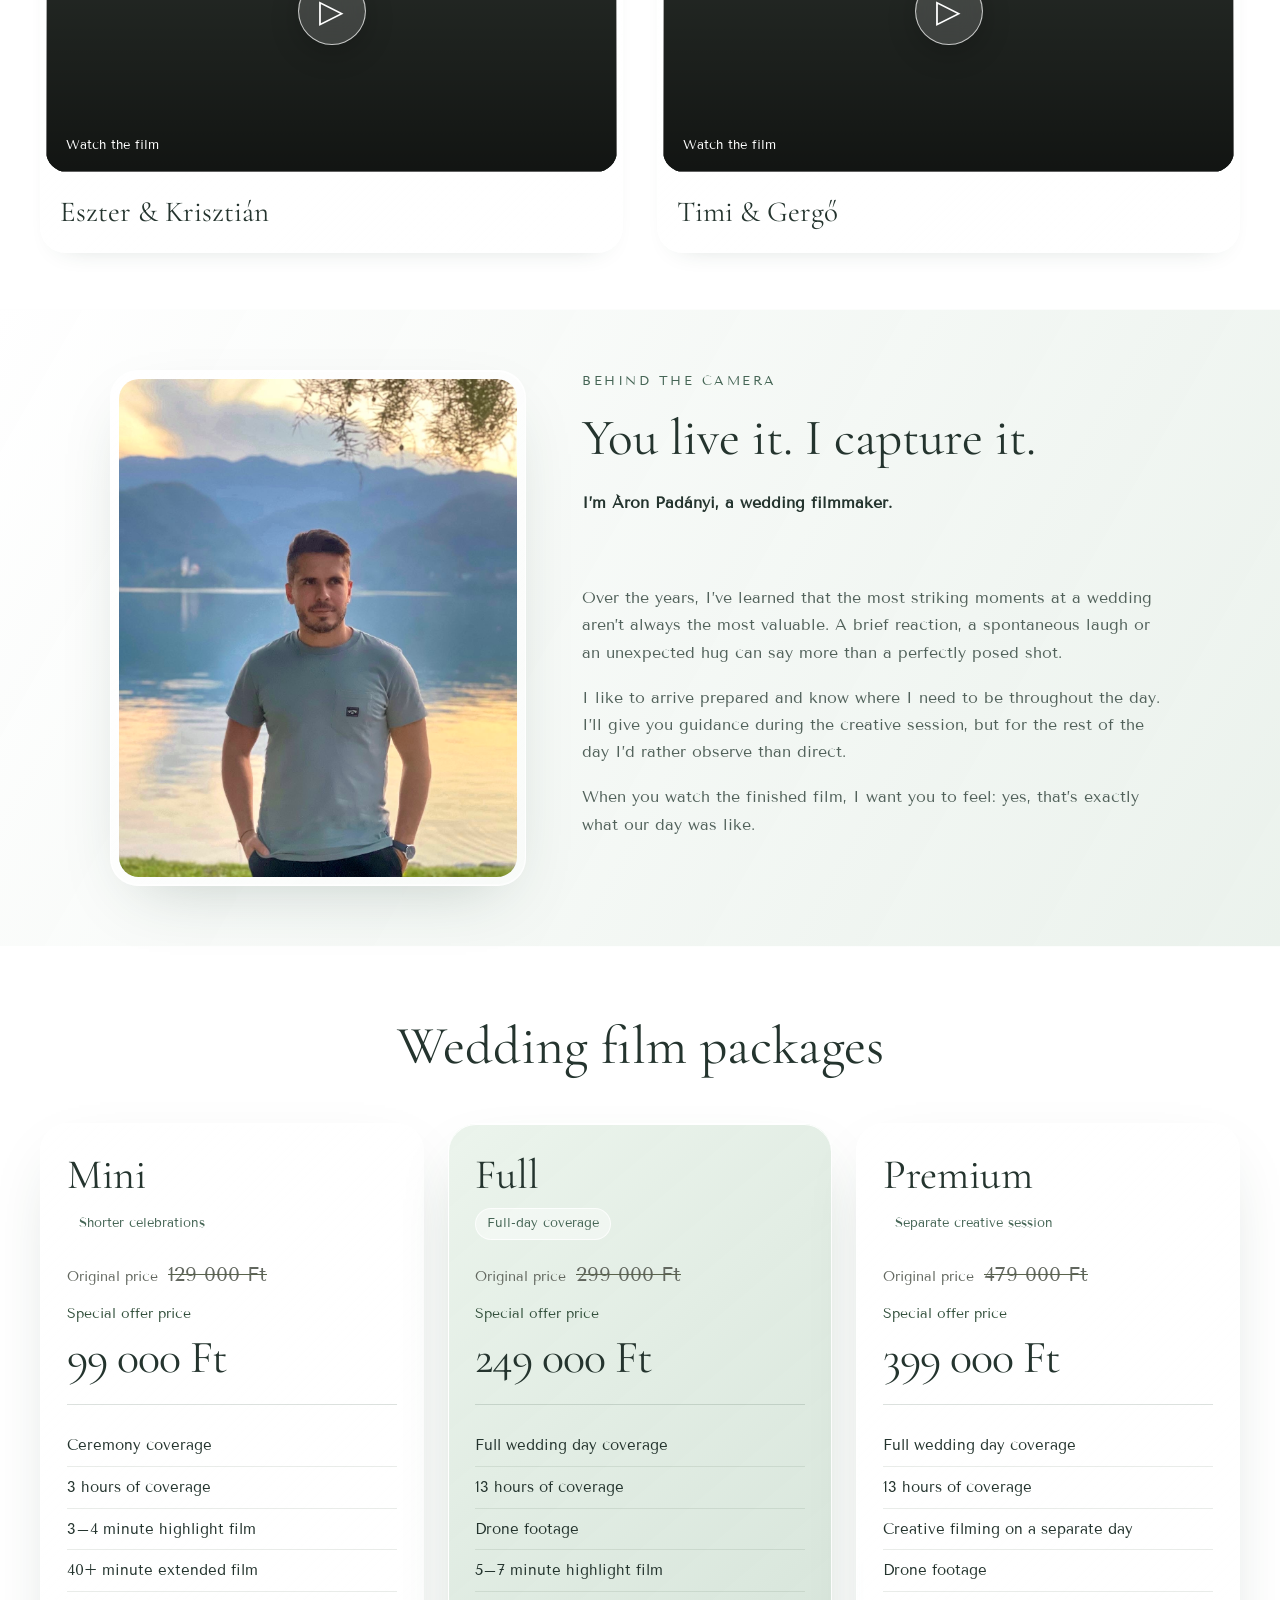
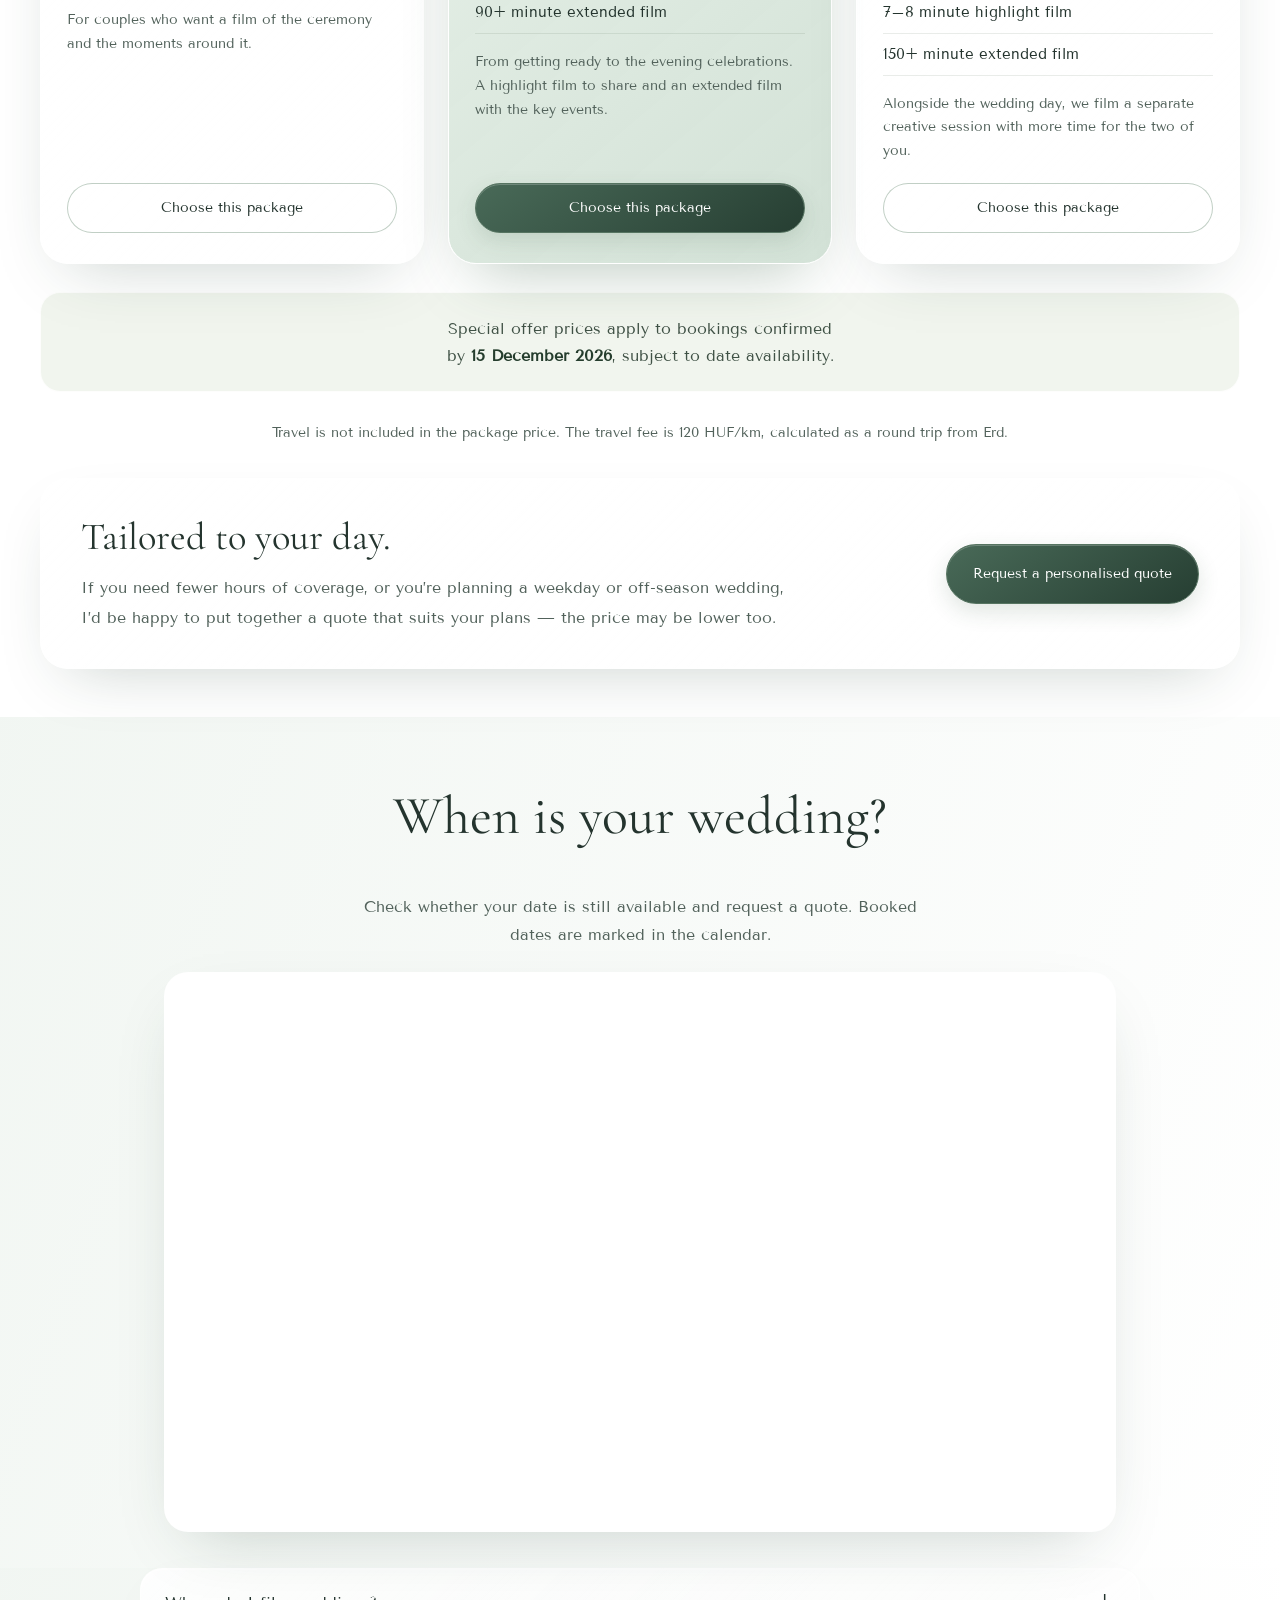
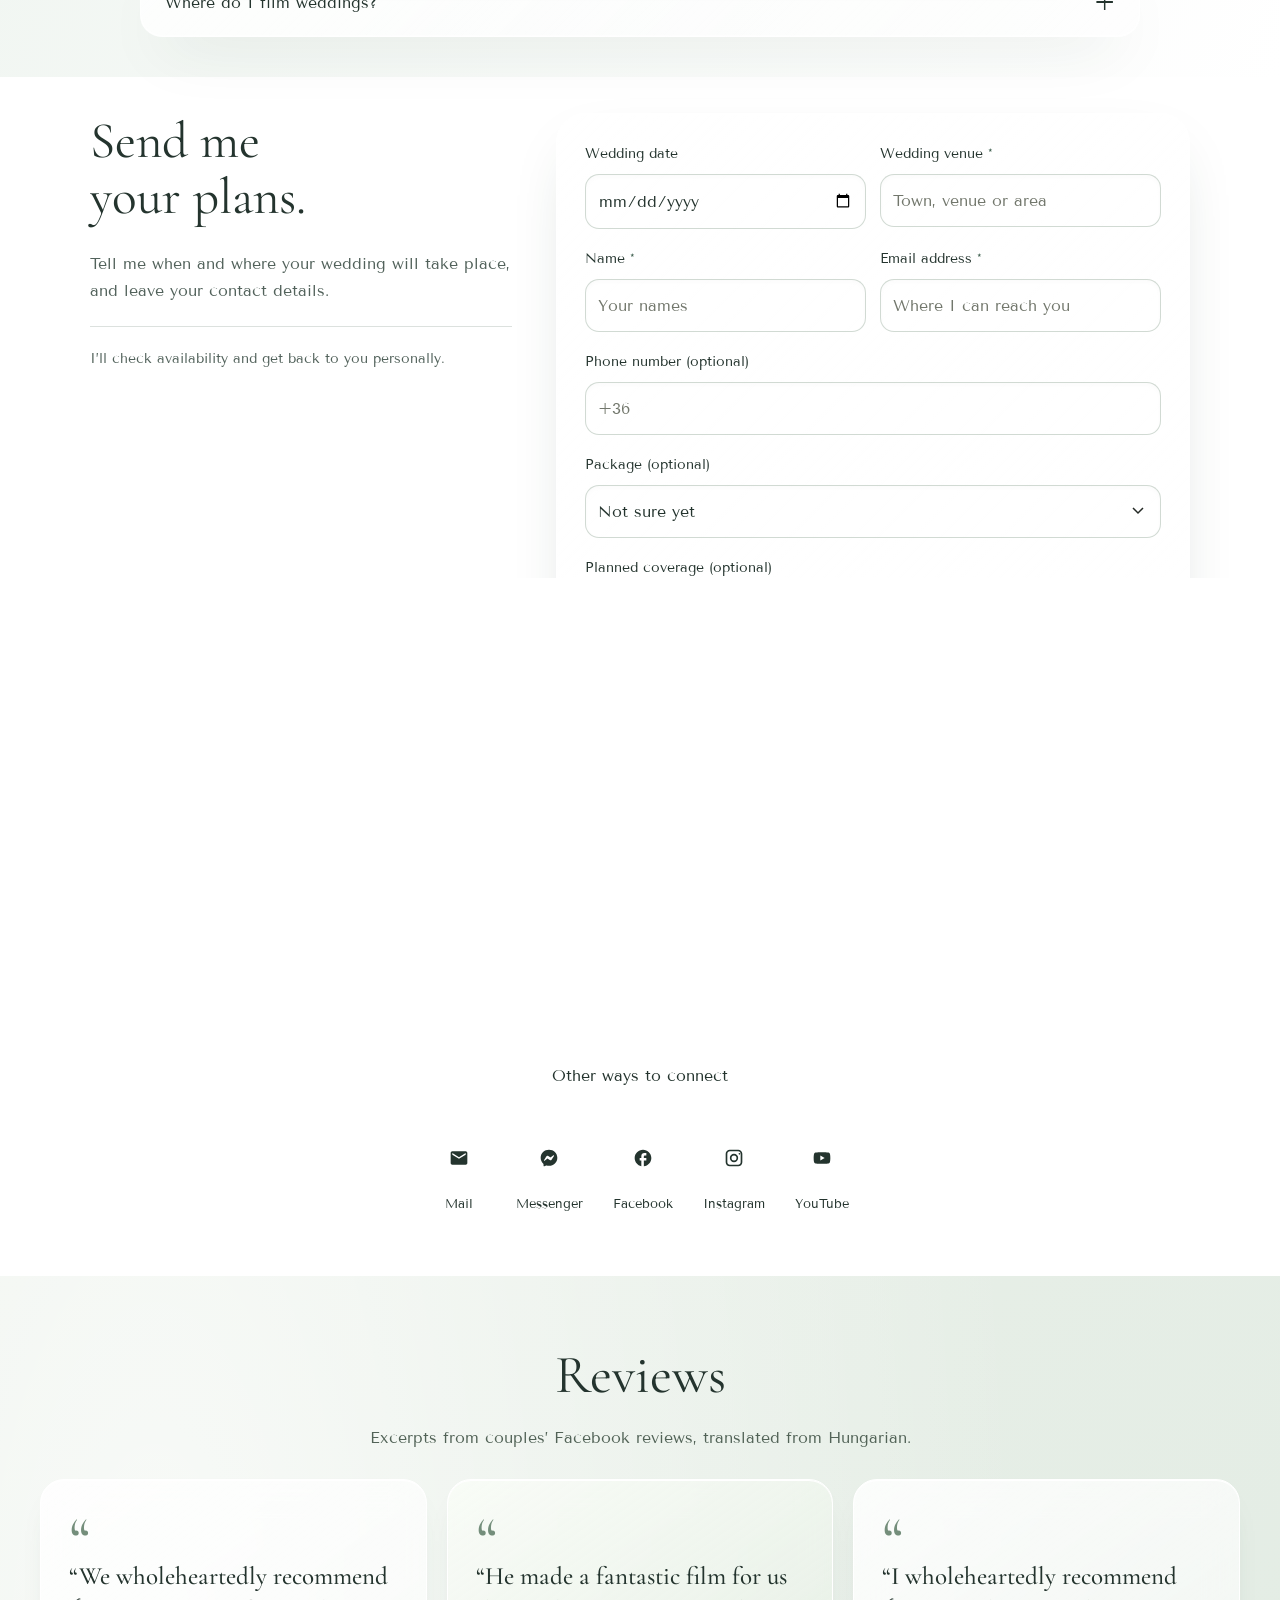
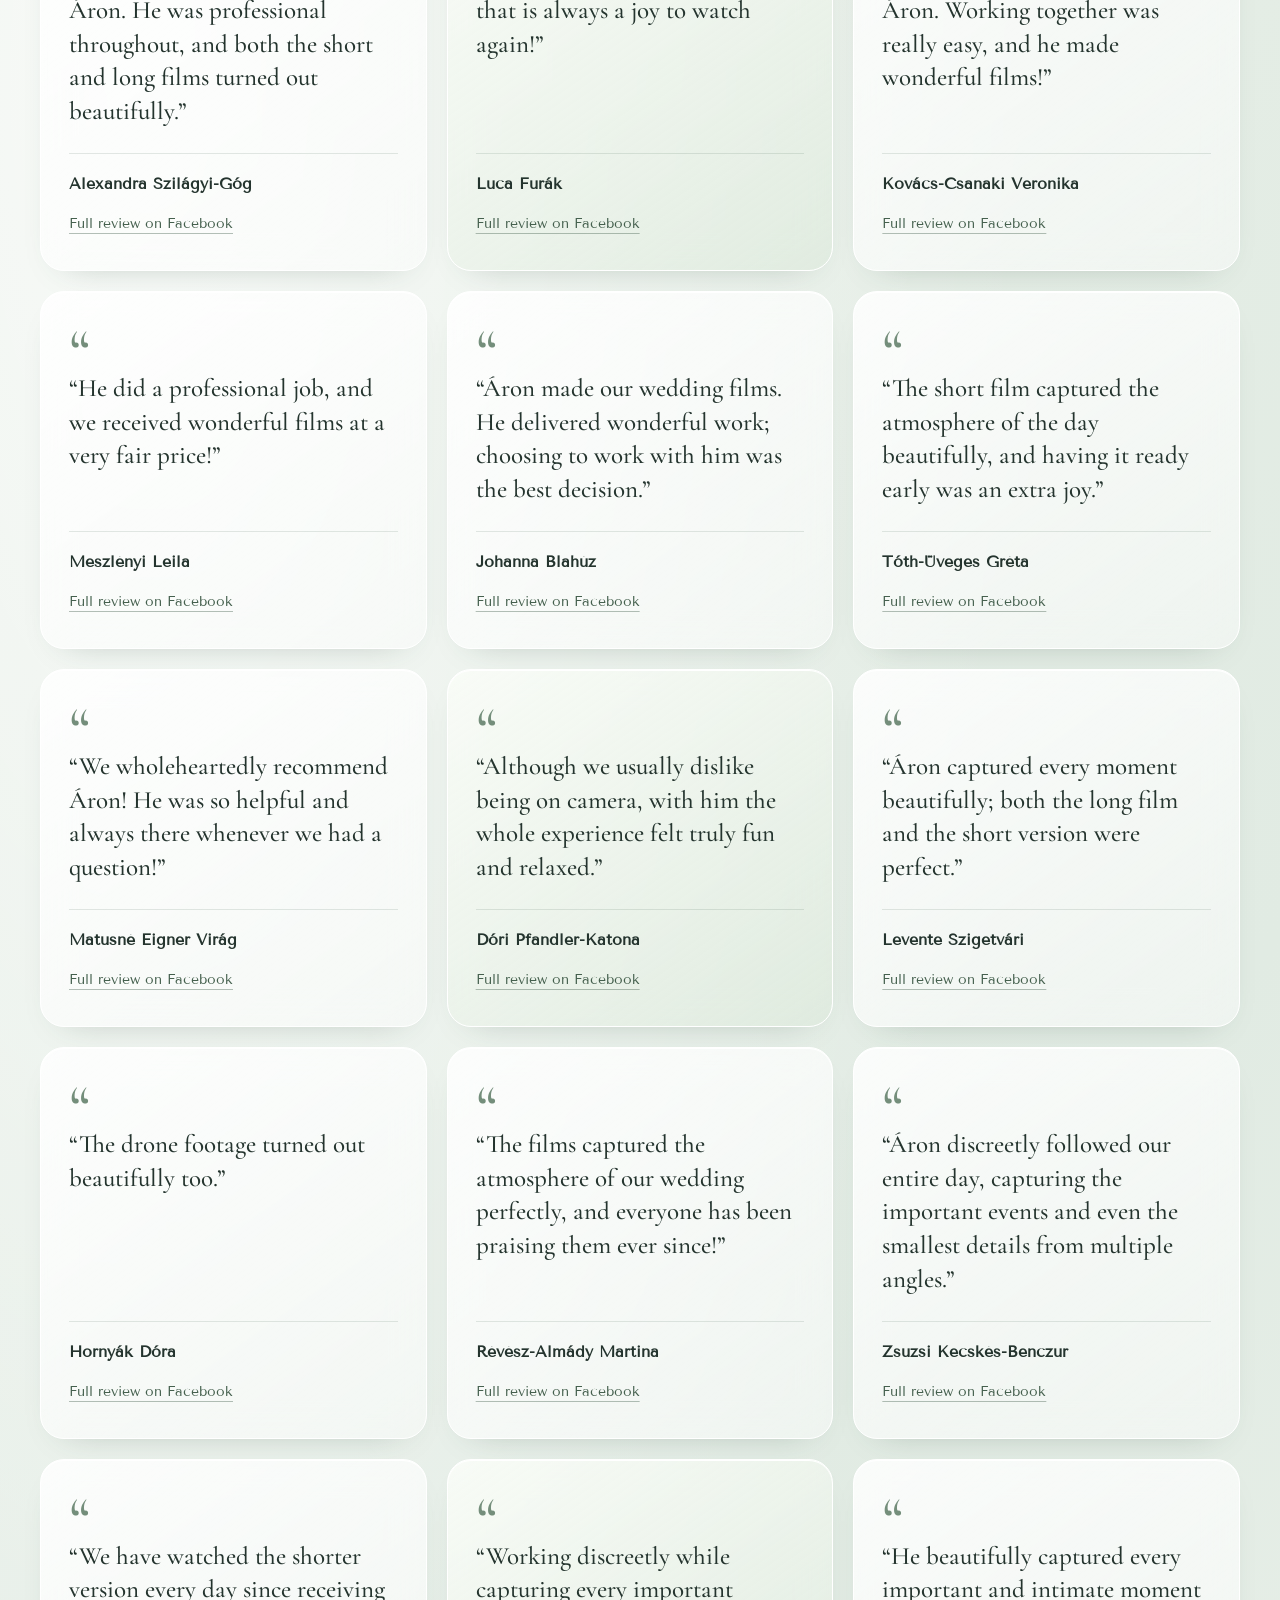
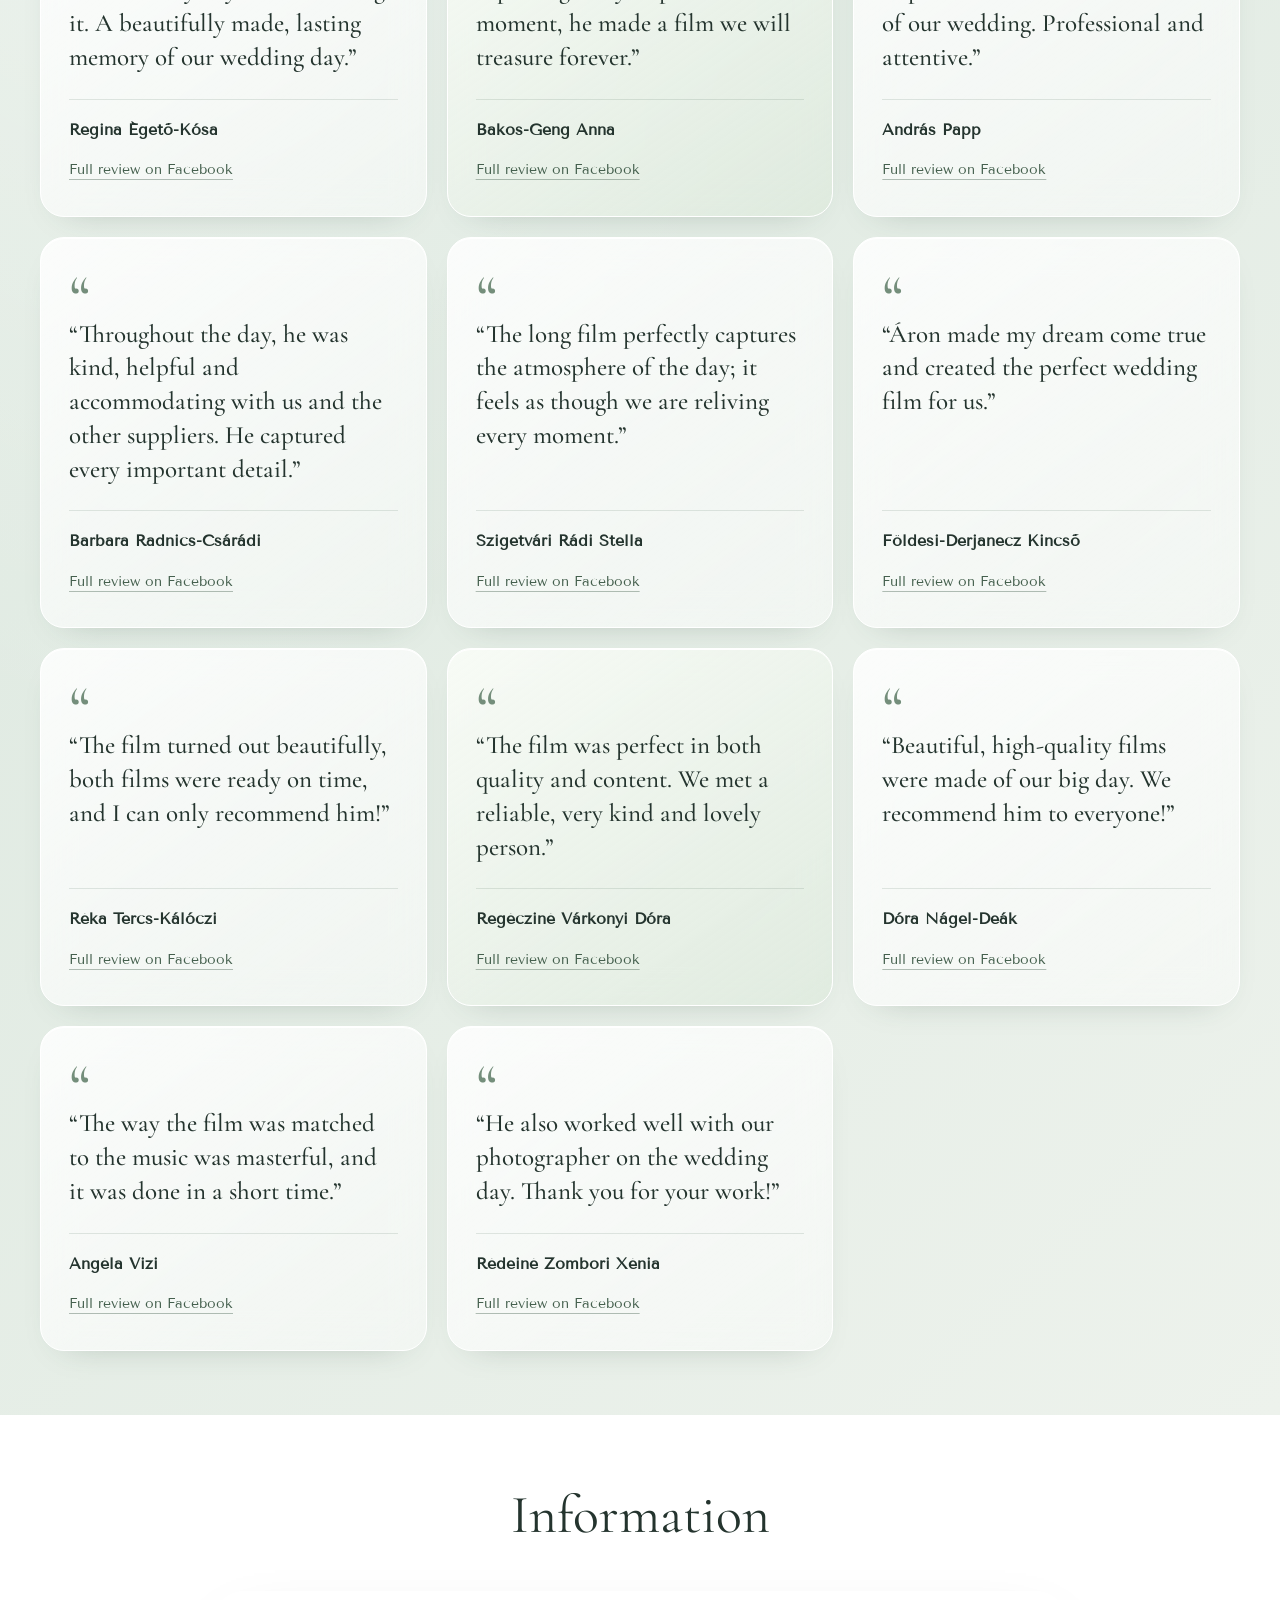
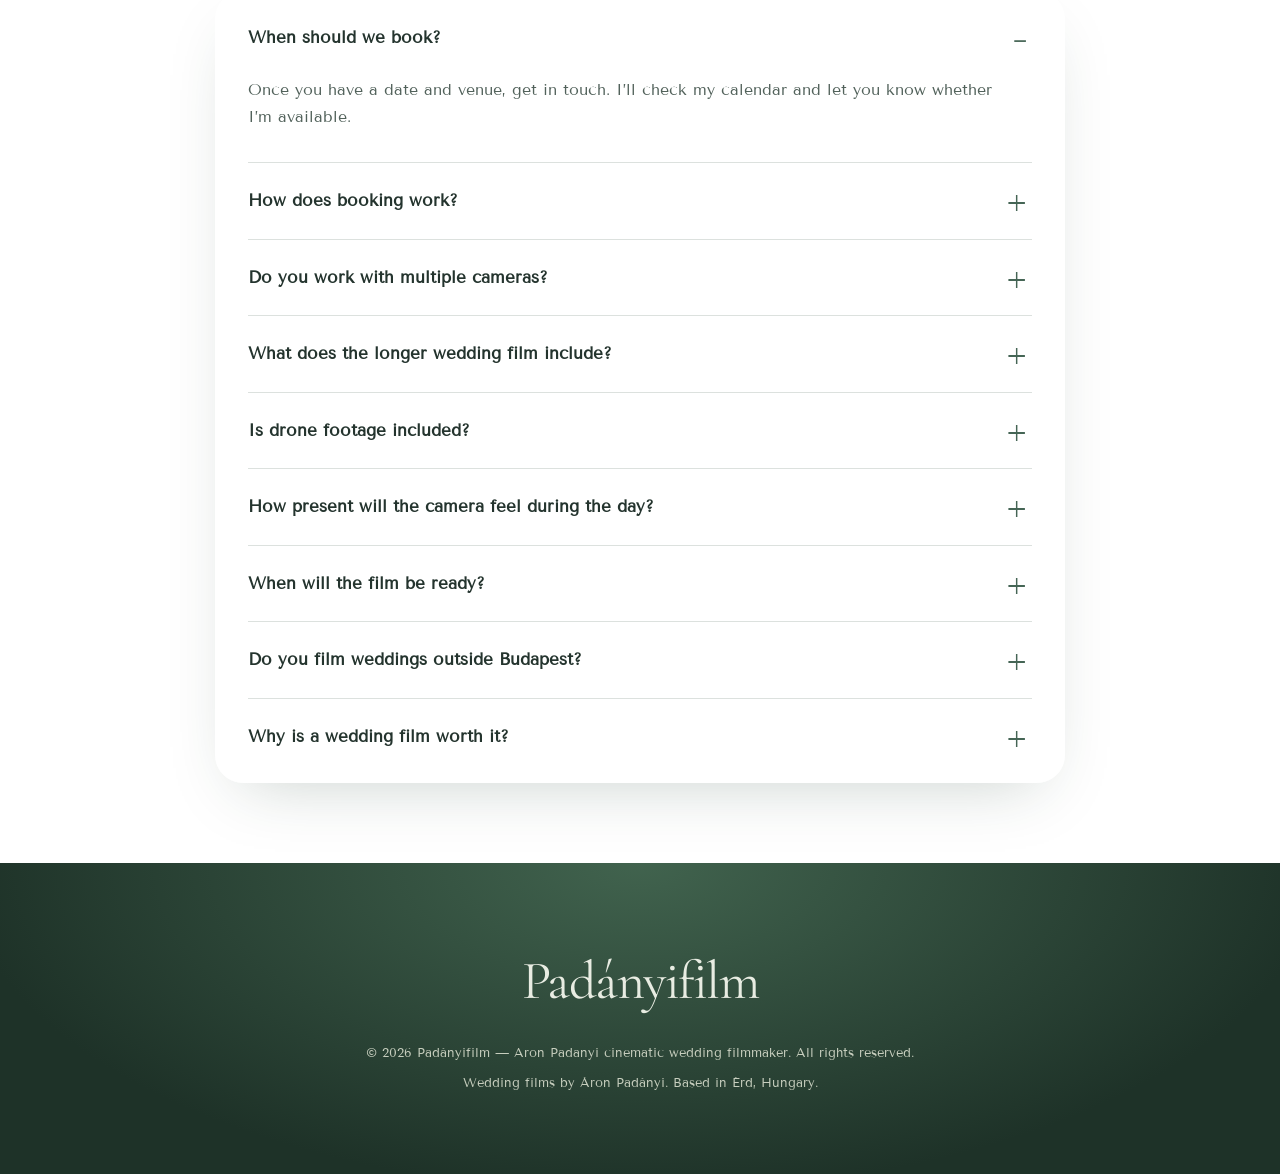
==== commit 021a37ae: "Igazítás" ====
--- a/en/index.html
+++ b/en/index.html
@@ -209,7 +209,7 @@
 </div>
 
 
-    <p class="booking-offer-terms">Special offer prices apply to bookings confirmed by <strong><time datetime="2026-12-15">15 December 2026</time></strong>, subject to date availability.</p>
+    <p class="booking-offer-terms"><span class="booking-offer-copy">Special offer prices apply to bookings confirmed by <strong><time datetime="2026-12-15">15 December 2026</time></strong>, subject to date availability.</span></p>
     <p class="pricing-note">
       Travel is not included in the package price. The travel fee is 120 HUF/km, calculated as a round trip from Erd.</p>
     <aside class="tailored-quote" aria-labelledby="tailored-quote-title">
--- a/brand.css
+++ b/brand.css
@@ -104,6 +104,8 @@
 .price-original{display:flex;flex-wrap:wrap;gap:4px 10px;align-items:baseline;margin-bottom:10px;font-size:14px;line-height:1.6;color:#62675f}
 .price-original s{font-size:20px;text-decoration-thickness:1px;text-decoration-color:#59634c}
 .price-discount .price-label{color:#34513d;font-size:14px;margin-bottom:4px}
-.booking-offer-terms{max-width:880px;margin:28px auto 0;padding:18px 24px;text-align:center;border:1px solid #ffffffd9;border-radius:20px;background:#edf3eac9;font-size:16px;line-height:1.7;color:#405246}
+.booking-offer-terms{display:grid;place-items:center;width:100%;max-width:1200px;margin:28px auto 0;padding:22px 28px;text-align:center;border:1px solid #ffffffd9;border-radius:20px;background:#edf3eac9;font-size:16px;line-height:1.7;color:#405246}
+.booking-offer-copy{display:block;width:100%;max-width:760px;text-align:center;text-wrap:balance}
 .booking-offer-terms strong{font-weight:600;color:#253d2d}
+.booking-offer-terms time{white-space:nowrap}
 @media(max-width:760px){.booking-offer{padding:10px 14px;font-size:11px;letter-spacing:.8px;gap:2px 10px;margin-bottom:22px}.booking-offer-terms{padding:18px;margin-top:22px;font-size:15px}.price-original{margin-bottom:8px}}
